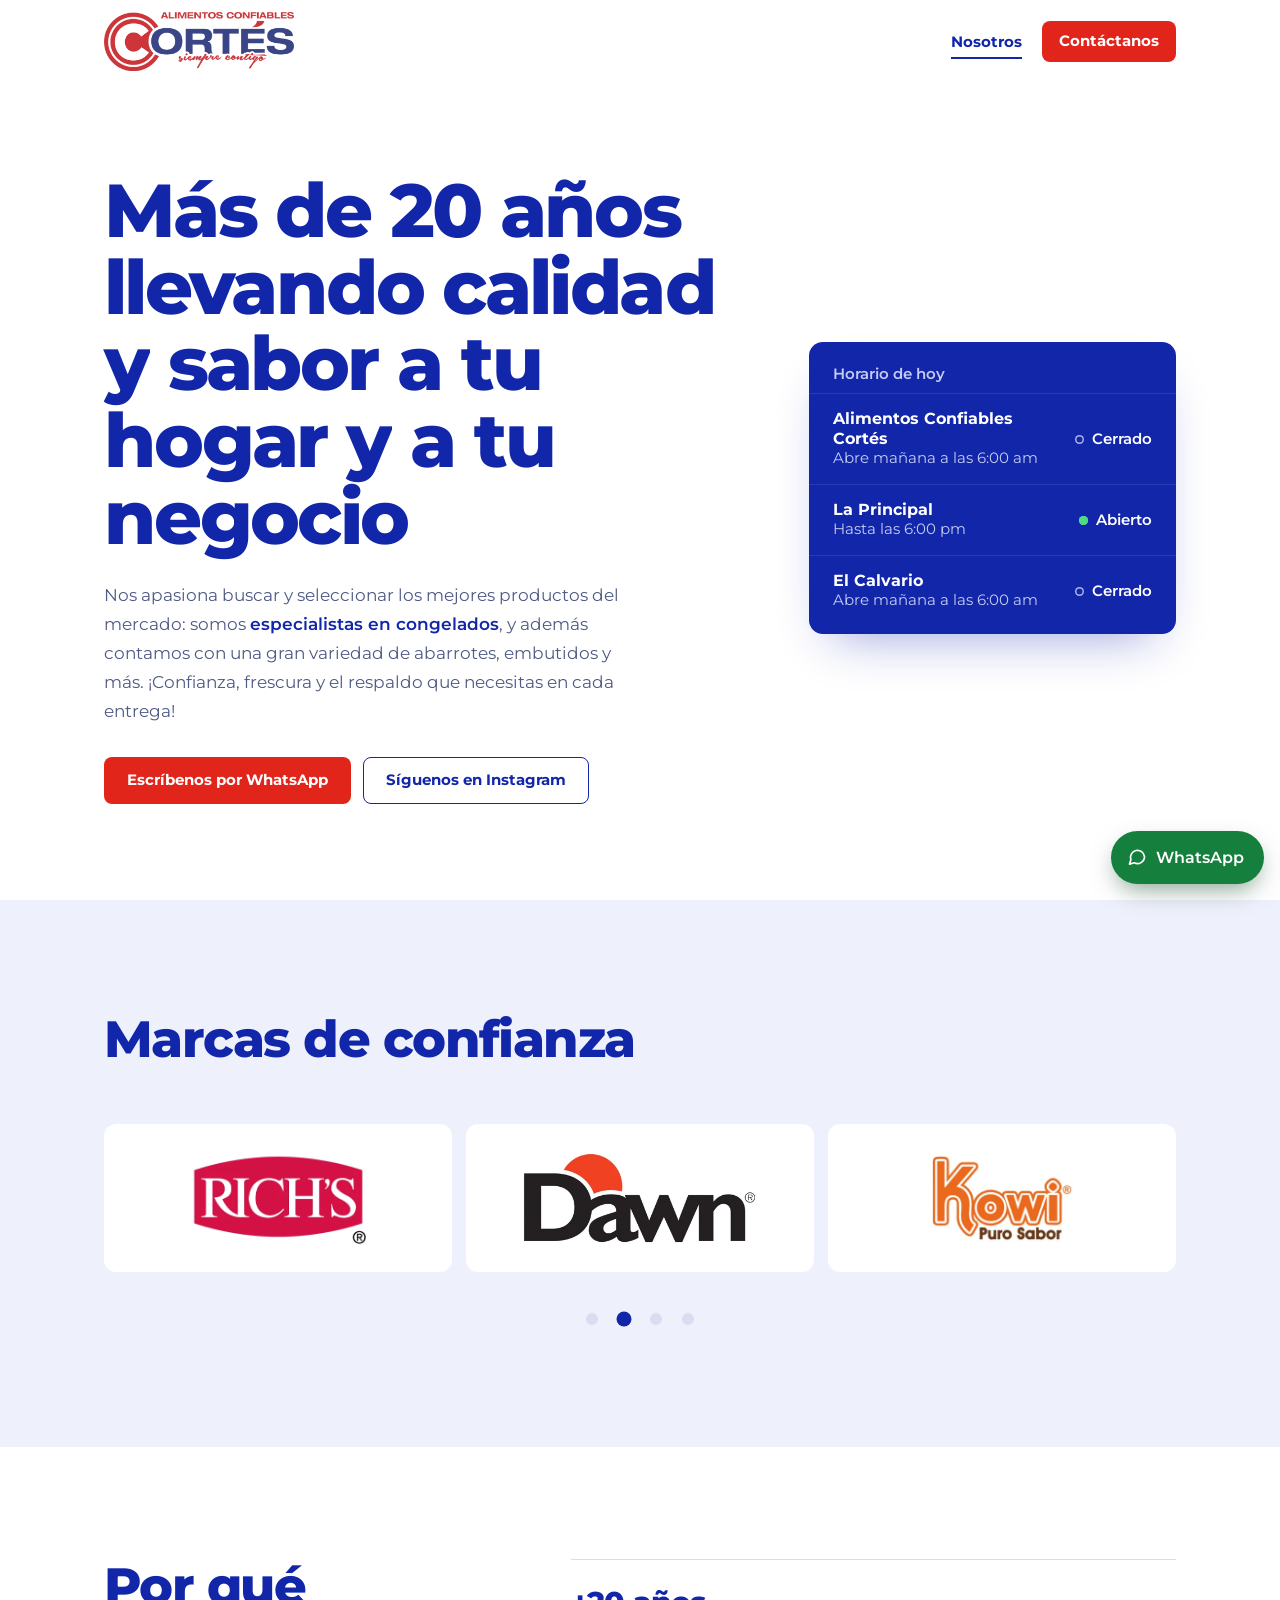
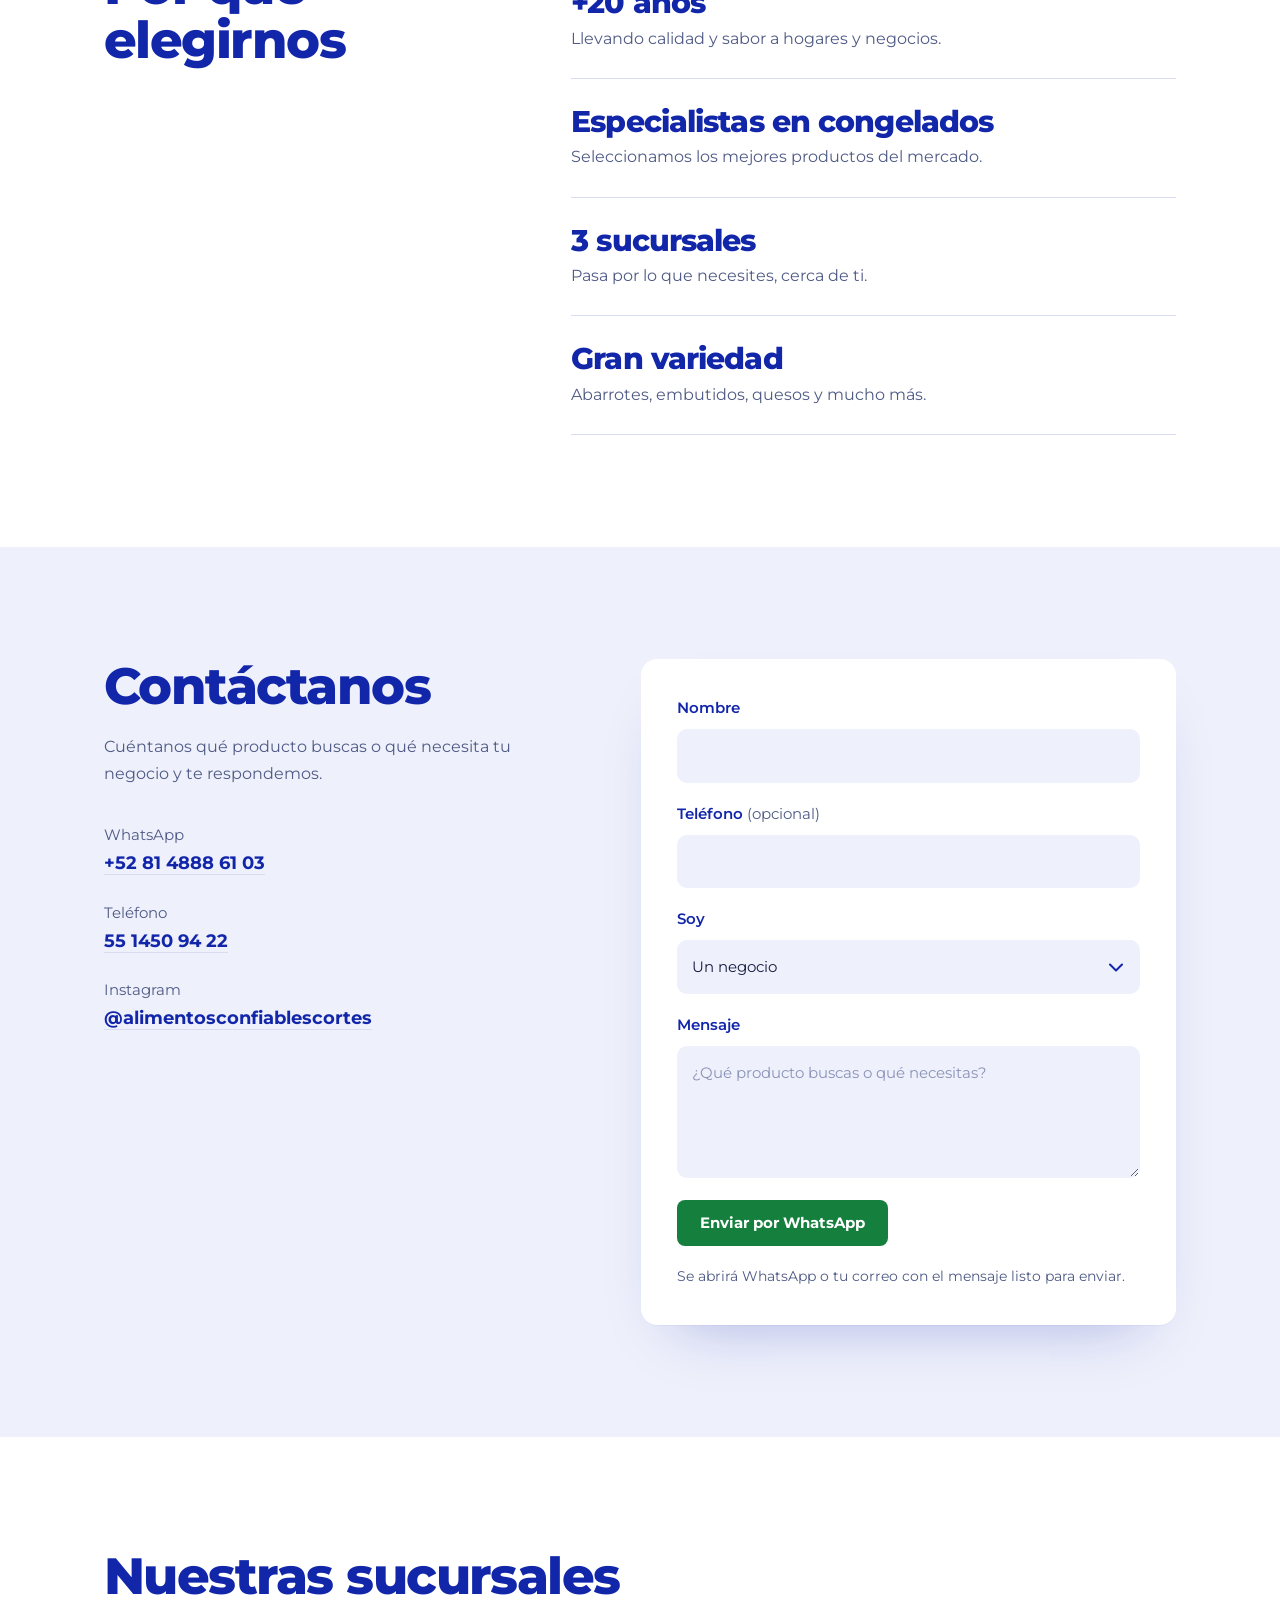
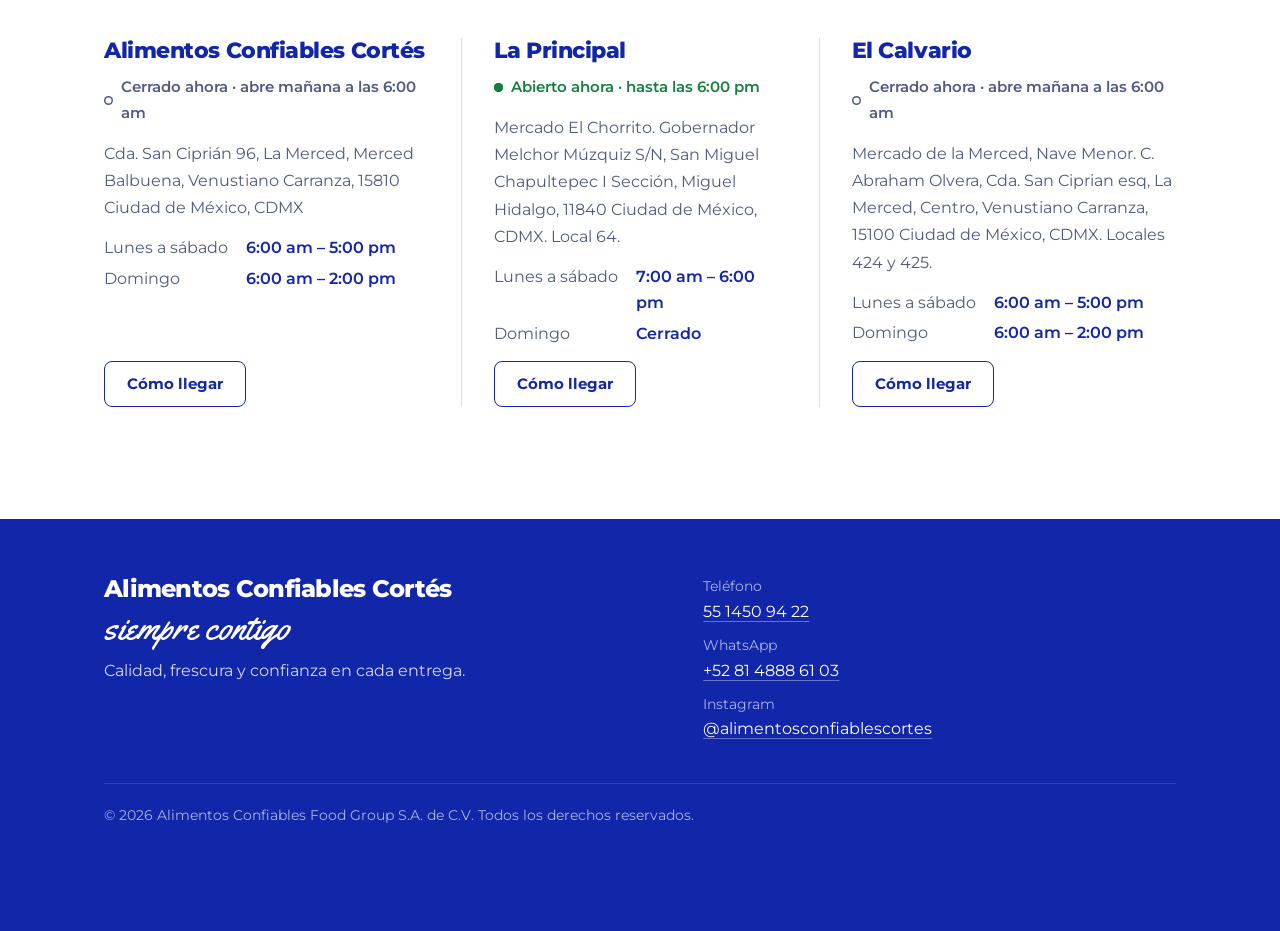
==== index.html @ abdcb18e "Modify hero padding and remove ruler styles Updated hero section padding and removed ruler styles." ====
<!DOCTYPE html>
<html lang="es-MX">
<head>
<meta charset="utf-8">
<meta name="viewport" content="width=device-width, initial-scale=1, viewport-fit=cover">
<meta name="description" content="Más de 20 años llevando calidad y sabor a tu hogar y a tu negocio. Especialistas en congelados, abarrotes, embutidos y más. 3 sucursales en CDMX.">
<meta property="og:title" content="Alimentos Confiables Cortés">
<meta property="og:description" content="Más de 20 años llevando calidad y sabor a tu hogar y a tu negocio. Especialistas en congelados, abarrotes, embutidos y más. 3 sucursales en CDMX.">
<meta property="og:type" content="website">
<meta name="theme-color" content="#ffffff">
<link rel="icon" type="image/png" href="[data-uri]">
<title>Alimentos Confiables Cortés</title>
<link rel="preconnect" href="https://fonts.googleapis.com">
<link rel="preconnect" href="https://fonts.gstatic.com" crossorigin>
<link href="https://fonts.googleapis.com/css2?family=Montserrat:wght@400..800&family=Yellowtail&display=swap" rel="stylesheet">
<style>
:root{
  --ink:#1226aa;--text:#161c40;--mute:#4f5a85;--frost:#eef0fb;--snow:#ffffff;--line:#d9ddf2;
  --red:#e1251b;--red-d:#bd1b12;--green:#15803d;--green-d:#116a33;
  --font:"Montserrat",system-ui,-apple-system,"Segoe UI",Roboto,"Helvetica Neue",Arial,sans-serif;
  --script:"Yellowtail","Brush Script MT",cursive;
  --ease-out:cubic-bezier(.23,1,.32,1);--ease-io:cubic-bezier(.77,0,.175,1);
  color-scheme:light}
*,*::before,*::after{box-sizing:border-box}
html{scroll-behavior:smooth;scroll-padding-top:88px;-webkit-text-size-adjust:100%}
body{margin:0;background:var(--snow);color:var(--text);font-family:var(--font);font-size:1rem;line-height:1.7;-webkit-font-smoothing:antialiased;text-rendering:optimizeLegibility}
img{max-width:100%;display:block}
a{color:inherit}
[hidden]{display:none!important}
:focus-visible{outline:2px solid var(--ink);outline-offset:3px;border-radius:4px}
.wrap{max-width:1120px;margin:0 auto;padding:0 24px}

/* Tipografía: Montserrat como sustituto web de Gotham (manual de marca) */
h1,h2,h3,.disp{font-family:var(--font);font-weight:800;color:var(--ink);margin:0}
h2,h3{text-wrap:balance}
h1{font-size:clamp(2.45rem,6.3vw,4.7rem);line-height:1.02;letter-spacing:-.035em}
h2{font-size:clamp(2rem,4.6vw,3.2rem);line-height:1.05;letter-spacing:-.03em}
h3{font-size:1.4rem;line-height:1.15;letter-spacing:-.02em}
p{margin:0}

/* Botones */
.btn{display:inline-flex;align-items:center;justify-content:center;gap:8px;font:inherit;font-size:.95rem;font-weight:700;line-height:1.2;padding:13px 22px;border-radius:8px;border:1.5px solid transparent;background:var(--red);color:#fff;text-decoration:none;cursor:pointer;transition:transform 160ms var(--ease-out),background-color 160ms ease,color 160ms ease,border-color 160ms ease}
.btn:active{transform:scale(.97)}
.btn.wa{background:var(--green)}
.btn.ghost{background:transparent;color:var(--ink);border-color:var(--ink)}
.btn.light{background:#fff;color:var(--ink)}
.btn.sm{padding:10px 16px;font-size:.95rem}
@media (hover:hover) and (pointer:fine){
  .btn:hover{background:var(--red-d)}
  .btn.wa:hover{background:var(--green-d)}
  .btn.ghost:hover{background:var(--ink);color:#fff}
  .btn.light:hover{background:var(--frost)}
}

/* Encabezado */
.top{position:sticky;top:0;z-index:30;background:rgba(255,255,255,.9);-webkit-backdrop-filter:saturate(1.4) blur(12px);backdrop-filter:saturate(1.4) blur(12px);border-bottom:1px solid transparent;transition:border-color 200ms ease}
.top.scrolled{border-bottom-color:var(--line)}
.bar{display:flex;align-items:center;justify-content:space-between;gap:16px;padding-top:12px;padding-bottom:12px}
.logo-link{display:block;flex:0 0 auto;border-radius:6px}
.logo{width:190px;height:auto}
.nav{display:flex;align-items:center;gap:8px}
.nav a:not(.btn){position:relative;color:var(--ink);text-decoration:none;font-weight:700;font-size:.95rem;padding:10px 12px}
.nav a:not(.btn)::after{content:"";position:absolute;left:12px;right:12px;bottom:5px;height:2px;background:var(--ink);transform:scaleX(0);transform-origin:left;transition:transform 220ms var(--ease-out)}
.nav a[aria-current="page"]::after{transform:scaleX(1)}
@media (hover:hover) and (pointer:fine){.nav a:not(.btn):hover::after{transform:scaleX(1)}}
.menu-btn{display:none;align-items:center;gap:8px;background:transparent;color:var(--ink);border:1.5px solid var(--ink);border-radius:8px;padding:9px 16px;font:inherit;font-weight:600;cursor:pointer;transition:transform 160ms var(--ease-out),background-color 160ms ease,color 160ms ease}
.menu-btn:active{transform:scale(.97)}

/* Hero */
.hero{padding:clamp(40px,7vw,88px) 0 clamp(56px,8vw,96px)}
.hero-grid{display:grid;gap:48px;align-items:center}
.hero-copy p{max-width:50ch;margin-top:26px;font-size:1.06rem;color:var(--mute)}
.hero-copy p strong{color:var(--ink);font-weight:600}
.ctas{display:flex;flex-wrap:wrap;gap:12px;margin-top:32px}

/* Tablero de hoy */
.board{background:var(--ink);color:#fff;border-radius:14px;padding:6px 0 8px;box-shadow:0 24px 48px -24px rgba(18,38,170,.45)}
.board h2{font-family:var(--font);font-weight:600;font-size:.95rem;line-height:1.3;letter-spacing:0;color:#c5ccf2;padding:16px 24px 10px}
.board .row{display:grid;grid-template-columns:1fr auto;column-gap:16px;align-items:center;padding:15px 24px;border-top:1px solid rgba(255,255,255,.1);color:#fff;text-decoration:none;transition:background-color 150ms ease}
.board .row:active{background:rgba(255,255,255,.1)}
.board .nm{font-weight:700;font-size:1rem;line-height:1.25}
.board .hr{grid-column:1;color:#c5ccf2;font-size:.92rem;line-height:1.35}
.board .st{grid-column:2;grid-row:1/3;display:flex;align-items:center;gap:8px;font-weight:600;font-size:.95rem}
.board :focus-visible{outline-color:#fff;outline-offset:-3px}
@media (hover:hover) and (pointer:fine){.board .row:hover{background:rgba(255,255,255,.07)}}
.dot{position:relative;width:9px;height:9px;border-radius:50%;flex:0 0 auto;background:#4ade80}
.dot.off{background:transparent;box-shadow:inset 0 0 0 1.5px #a9b3e6}
.dot.on::after{content:"";position:absolute;inset:0;border-radius:50%;background:inherit;animation:ping 2.6s ease-out infinite}
@keyframes ping{0%{transform:scale(1);opacity:.55}70%,100%{transform:scale(2.8);opacity:0}}

/* Secciones */
section{padding:clamp(64px,9vw,112px) 0}
section.frost{background:var(--frost)}
.sec-head{margin-bottom:36px}

/* Marcas */
.car{position:relative}
.viewport{overflow:hidden;border-radius:12px}
.track{display:flex;transition:transform 500ms var(--ease-io)}
.slide{flex:0 0 100%;display:grid;grid-template-columns:repeat(3,1fr);gap:14px;align-content:center}
.slide .b{background:#fff;border-radius:12px;height:clamp(96px,20vw,148px);display:flex;align-items:center;justify-content:center;padding:clamp(12px,3vw,28px)}
.slide img{max-width:100%;max-height:100%;object-fit:contain}
.slide.last{grid-template-columns:1fr}
.slide .b.more{height:auto;min-height:clamp(96px,20vw,148px);text-align:center;background:var(--ink)}
.slide .b.more span{display:block;font-family:var(--font);font-weight:800;font-size:clamp(1.5rem,4.6vw,2.4rem);line-height:1.05;letter-spacing:-.03em;color:#fff}
.slide .b.more p{margin:8px 0 16px;color:#d3d9f7;font-size:1rem}
.dots{display:flex;justify-content:center;gap:0;margin-top:8px}
.dots button{width:32px;height:32px;border-radius:50%;border:0;padding:10px;background:var(--line);background-clip:content-box;cursor:pointer;transition:transform 160ms var(--ease-out),background-color 160ms ease}
.dots button[aria-current="true"]{background-color:var(--ink);transform:scale(1.25)}

/* Por qué elegirnos */
.split{display:grid;gap:32px}
.why{list-style:none;margin:0;padding:0}
.why li{display:grid;gap:6px;padding:26px 0;border-top:1px solid var(--line)}
.why li:last-child{border-bottom:1px solid var(--line)}
.why strong{font-family:var(--font);font-weight:800;font-size:clamp(1.35rem,3vw,1.85rem);line-height:1.1;letter-spacing:-.03em;color:var(--ink)}
.why span{color:var(--mute);max-width:44ch}

/* Contacto */
.contact{display:grid;gap:40px}
.contact-info p{color:var(--mute);max-width:40ch;margin-top:20px}
.contact-list{list-style:none;margin:36px 0 0;padding:0;display:grid;gap:22px}
.contact-list span{display:block;font-size:.92rem;color:var(--mute)}
.contact-list a{font-size:1.12rem;font-weight:700;color:var(--ink);text-decoration:underline;text-decoration-thickness:1px;text-underline-offset:5px;text-decoration-color:var(--line);transition:text-decoration-color 160ms ease,color 160ms ease;overflow-wrap:anywhere}
@media (hover:hover) and (pointer:fine){.contact-list a:hover{text-decoration-color:var(--red);color:var(--red-d)}}
.contact-form{background:#fff;border-radius:16px;padding:clamp(22px,4vw,36px);display:grid;gap:18px;box-shadow:0 1px 0 rgba(18,38,170,.04),0 30px 60px -36px rgba(18,38,170,.35)}
.contact-form label{display:grid;gap:8px;font-weight:600;color:var(--ink);font-size:.95rem}
.contact-form label small{font-weight:400;color:var(--mute);font-size:.95rem}
.contact-form input,.contact-form select,.contact-form textarea{font:inherit;font-weight:400;color:var(--text);background:var(--frost);border:1.5px solid transparent;border-radius:10px;padding:13px 14px;width:100%;transition:background-color 160ms ease,border-color 160ms ease,box-shadow 160ms ease}
.contact-form select{appearance:none;-webkit-appearance:none;padding-right:42px;background-image:url("data:image/svg+xml,%3Csvg xmlns='http://www.w3.org/2000/svg' width='14' height='9' fill='none' stroke='%231226aa' stroke-width='2' stroke-linecap='round' stroke-linejoin='round'%3E%3Cpath d='m1 1.5 6 6 6-6'/%3E%3C/svg%3E");background-repeat:no-repeat;background-position:right 16px center;cursor:pointer}
.contact-form textarea{min-height:132px;resize:vertical}
.contact-form ::placeholder{color:#8a93b8}
.contact-form input:focus-visible,.contact-form select:focus-visible,.contact-form textarea:focus-visible{outline:0;background:#fff;border-color:var(--ink);box-shadow:0 0 0 4px rgba(18,38,170,.14)}
.contact-form input:user-invalid,.contact-form textarea:user-invalid{border-color:var(--red)}
.form-actions{display:flex;flex-wrap:wrap;gap:12px;margin-top:4px}
.form-note{color:var(--mute);font-size:.9rem}

/* Sucursales */
.branches{display:grid;gap:0}
.branch{display:flex;flex-direction:column;gap:14px;padding:32px 0;border-top:1px solid var(--line)}
.branch:first-child{border-top:0;padding-top:0}
.branch address{font-style:normal;color:var(--mute);max-width:38ch}
.branch dl{margin:0;display:grid;grid-template-columns:auto 1fr;gap:4px 18px;font-size:.97rem}
.branch dt{color:var(--mute)}
.branch dd{margin:0;color:var(--ink);font-weight:600}
.branch .btn{align-self:flex-start;margin-top:auto}
.open-now{display:flex;align-items:center;gap:8px;font-weight:600;font-size:.95rem;margin-top:-4px}
.open-now.on{color:var(--green)}
.open-now.off{color:var(--mute)}
.open-now .dot.off{box-shadow:inset 0 0 0 1.5px var(--mute)}
.open-now .dot.on{background:var(--green)}

/* Pie */
footer{background:var(--ink);color:#d3d9f7;padding:56px 0 calc(104px + env(safe-area-inset-bottom,0px));font-size:.98rem}
footer .grid{display:grid;gap:32px}
footer .fname{font-family:var(--font);font-weight:800;font-size:1.5rem;line-height:1.15;letter-spacing:-.03em;color:#fff}
footer .sig{font-family:var(--script);font-size:2.2rem;line-height:1.1;color:#fff;margin-top:6px;max-width:none}
footer p{margin-top:10px;max-width:34ch}
footer ul{list-style:none;margin:0;padding:0;display:grid;gap:8px}
footer ul span{display:block;font-size:.88rem;color:#a9b3e6}
footer a{color:#fff;text-decoration:underline;text-decoration-thickness:1px;text-underline-offset:4px;text-decoration-color:rgba(255,255,255,.35);transition:text-decoration-color 160ms ease}
footer :focus-visible{outline-color:#fff}
@media (hover:hover) and (pointer:fine){footer a:hover{text-decoration-color:#fff}}
footer small{display:block;margin-top:40px;padding-top:20px;border-top:1px solid rgba(255,255,255,.12);font-size:.85rem;color:#a9b3e6}

/* WhatsApp flotante */
.wa-float{position:fixed;right:16px;bottom:calc(16px + env(safe-area-inset-bottom,0px));display:inline-flex;align-items:center;gap:9px;background:var(--green);color:#fff;text-decoration:none;font-weight:600;padding:13px 20px 13px 16px;border-radius:999px;box-shadow:0 10px 24px -6px rgba(10,60,30,.5);z-index:20;transition:transform 180ms var(--ease-out),background-color 160ms ease,box-shadow 180ms var(--ease-out)}
.wa-float svg{width:20px;height:20px;flex:0 0 auto}
.wa-float:active{transform:scale(.97)}
@media (hover:hover) and (pointer:fine){.wa-float:hover{background:var(--green-d);transform:translateY(-2px);box-shadow:0 16px 30px -8px rgba(10,60,30,.55)}.wa-float:active{transform:scale(.97)}}

/* Entrada de la página: un solo momento orquestado */
@keyframes rise{from{transform:translateY(106%)}to{transform:none}}
@keyframes fadeUp{from{opacity:0;transform:translateY(12px)}to{opacity:1;transform:none}}
@keyframes fade{from{opacity:0}to{opacity:1}}
h1 .w{display:inline-block;overflow:hidden;vertical-align:top;padding:.04em .02em .1em;margin:-.04em -.02em -.1em}
h1 .w>span{display:inline-block;animation:rise 760ms var(--ease-out) both;animation-delay:calc(80ms + var(--i)*45ms)}
.hero-copy p{animation:fadeUp 620ms var(--ease-out) 640ms both}
.ctas{animation:fadeUp 620ms var(--ease-out) 740ms both}
.board{animation:fadeUp 720ms var(--ease-out) 560ms both}
@keyframes navIn{from{opacity:0;transform:translateY(-8px)}to{opacity:1;transform:none}}

/* Responsive */
@media (min-width:760px){
  .split{grid-template-columns:1fr 1.5fr;gap:64px}
  .contact{grid-template-columns:1fr 1.15fr;gap:72px;align-items:start}
  .branches{grid-template-columns:repeat(3,1fr)}
  .branch{padding:0 32px;border-top:0;border-left:1px solid var(--line)}
  .branch:first-child{padding-left:0;border-left:0}
  .branch:last-child{padding-right:0}
  footer .grid{grid-template-columns:1.2fr 1fr}
}
@media (min-width:1000px){
  .hero-grid{grid-template-columns:minmax(0,1.75fr) minmax(0,1fr);gap:64px}
}
@media (max-width:759px){
  .logo{width:140px}
  .menu-btn{display:inline-flex}
  .nav{display:none;position:absolute;left:0;right:0;top:100%;background:var(--snow);flex-direction:column;align-items:stretch;gap:2px;padding:8px 24px 20px;border-bottom:1px solid var(--line);box-shadow:0 24px 32px -20px rgba(18,38,170,.3)}
  .nav.open{display:flex;animation:navIn 180ms var(--ease-out)}
  .nav a:not(.btn){padding:14px 0}
  .nav a:not(.btn)::after{left:0;right:auto;width:28px;bottom:8px}
  .nav .btn{margin-top:10px}
  html{scroll-padding-top:76px}
  .ctas .btn{flex:1 1 100%}
  .form-actions>*{flex:1 1 100%}
  .branch .btn{align-self:stretch}
  .slide{gap:10px}
}
@media (prefers-reduced-motion:reduce){
  html{scroll-behavior:auto}
  .track{transition:none}
  h1 .w>span{animation:fade 400ms ease both;animation-delay:0ms}
  .hero-copy p,.ctas,.board{animation:fade 400ms ease both;animation-delay:0ms}
  .btn:active,.menu-btn:active,.wa-float:active{transform:none}
  .nav.open{animation:none}
  .dots button{transition:none}
  .dot.on::after{animation:none}
  .wa-float:hover{transform:none}
}
</style>
<meta property="og:url" content="https://alimentosconfiables.com/">
<meta property="og:image" content="https://alimentosconfiables.com/og-image.png">
<meta property="og:image:width" content="1200">
<meta property="og:image:height" content="630">
<meta property="og:locale" content="es_MX">
<meta name="twitter:card" content="summary_large_image">
  <script type="application/ld+json">
[
{"@context":"https://schema.org","@type":"GroceryStore",
 "name":"Alimentos Confiables Cortés","url":"https://alimentosconfiables.com/",
 "image":"https://alimentosconfiables.com/og-image.png","telephone":"+52 55 1450 94 22",
 "sameAs":["https://www.instagram.com/alimentosconfiablescortes/"],
 "address":{"@type":"PostalAddress","streetAddress":"Cda. San Ciprián 96, La Merced, Merced Balbuena","addressLocality":"Ciudad de México","addressRegion":"CDMX","postalCode":"15810","addressCountry":"MX"},
 "openingHoursSpecification":[
  {"@type":"OpeningHoursSpecification","dayOfWeek":["Monday","Tuesday","Wednesday","Thursday","Friday","Saturday"],"opens":"06:00","closes":"17:00"},
  {"@type":"OpeningHoursSpecification","dayOfWeek":"Sunday","opens":"06:00","closes":"14:00"}]},
{"@context":"https://schema.org","@type":"GroceryStore",
 "name":"La Principal","url":"https://alimentosconfiables.com/","telephone":"+52 81 4888 61 03",
 "address":{"@type":"PostalAddress","streetAddress":"Gobernador Melchor Múzquiz S/N, local 64, San Miguel Chapultepec I Sección","addressLocality":"Ciudad de México","addressRegion":"CDMX","postalCode":"11840","addressCountry":"MX"},
 "openingHoursSpecification":[
  {"@type":"OpeningHoursSpecification","dayOfWeek":["Monday","Tuesday","Wednesday","Thursday","Friday","Saturday"],"opens":"07:00","closes":"18:00"}]},
{"@context":"https://schema.org","@type":"GroceryStore",
 "name":"El Calvario","url":"https://alimentosconfiables.com/","telephone":"+52 81 4888 61 03",
 "address":{"@type":"PostalAddress","streetAddress":"Mercado de la Merced, Nave Menor. C. Abraham Olvera, Cda. San Ciprian esq, La Merced, Centro, Venustiano Carranza, 15100 Ciudad de México, CDMX. Locales 424 y 425","addressLocality":"Ciudad de México","addressRegion":"CDMX","addressCountry":"MX"},
 "openingHoursSpecification":[
  {"@type":"OpeningHoursSpecification","dayOfWeek":["Monday","Tuesday","Wednesday","Thursday","Friday","Saturday"],"opens":"06:00","closes":"17:00"},
  {"@type":"OpeningHoursSpecification","dayOfWeek":"Sunday","opens":"06:00","closes":"14:00"}]}
]
</script>
</head>
<body>
<header class="top" id="top"><div class="wrap bar">
  <a class="logo-link" href="index.html" aria-label="Ir al inicio"><img class="logo" alt="Alimentos Confiables Cortés, siempre contigo" src="[data-uri]"></a>
  <button class="menu-btn" id="menuBtn" type="button" aria-expanded="false" aria-controls="nav">Menú</button>
  <nav class="nav" id="nav" aria-label="Principal">
    <a href="index.html" aria-current="page">Nosotros</a>
    <a class="btn sm" href="#contacto">Contáctanos</a>
  </nav>
</div></header>

<main>
<div class="hero" id="inicio"><div class="wrap">
  <div class="hero-grid">
    <div class="hero-copy">
      <h1><span class="w"><span style="--i:0">Más</span></span> <span class="w"><span style="--i:1">de</span></span> <span class="w"><span style="--i:2">20</span></span> <span class="w"><span style="--i:3">años</span></span> <span class="w"><span style="--i:4">llevando</span></span> <span class="w"><span style="--i:5">calidad</span></span> <span class="w"><span style="--i:6">y</span></span> <span class="w"><span style="--i:7">sabor</span></span> <span class="w"><span style="--i:8">a</span></span> <span class="w"><span style="--i:9">tu</span></span> <span class="w"><span style="--i:10">hogar</span></span> <span class="w"><span style="--i:11">y</span></span> <span class="w"><span style="--i:12">a</span></span> <span class="w"><span style="--i:13">tu</span></span> <span class="w"><span style="--i:14">negocio</span></span></h1>
      <p>Nos apasiona buscar y seleccionar los mejores productos del mercado: somos <strong>especialistas en congelados</strong>, y además contamos con una gran variedad de abarrotes, embutidos y más. ¡Confianza, frescura y el respaldo que necesitas en cada entrega!</p>
      <div class="ctas"><a class="btn" href="https://wa.me/528148886103?text=Hola%2C%20quiero%20informaci%C3%B3n%20de%20Alimentos%20Confiables%20Cort%C3%A9s." target="_blank" rel="noopener">Escríbenos por WhatsApp</a><a class="btn ghost" href="https://www.instagram.com/alimentosconfiablescortes/" target="_blank" rel="noopener">Síguenos en Instagram</a></div>
    </div>
    <aside class="board" aria-label="Horario de hoy">
      <h2>Horario de hoy</h2>
      <a class="row" href="#sucursales" data-b="0"><span class="nm">Alimentos Confiables Cortés</span><span class="hr">Ver horario y dirección</span><span class="st"></span></a>
      <a class="row" href="#sucursales" data-b="1"><span class="nm">La Principal</span><span class="hr">Ver horario y dirección</span><span class="st"></span></a>
      <a class="row" href="#sucursales" data-b="2"><span class="nm">El Calvario</span><span class="hr">Ver horario y dirección</span><span class="st"></span></a>
    </aside>
  </div>
  <div class="ruler" aria-hidden="true"></div>
</div></div>

<section class="frost" id="marcas"><div class="wrap">
  <h2 class="sec-head">Marcas de confianza</h2>
  <div class="car" id="car" role="region" aria-roledescription="carrusel" aria-label="Marcas de confianza">
    <div class="viewport"><div class="track" id="track"><div class="slide"><div class="b"><img alt="Simplot" src="[data-uri]"></div><div class="b"><img alt="Bachoco" src="[data-uri]"></div><div class="b"><img alt="Frios" src="[data-uri]"></div></div><div class="slide"><div class="b"><img alt="Rich's" src="[data-uri]"></div><div class="b"><img alt="Dawn" src="[data-uri]"></div><div class="b"><img alt="Kowi" src="[data-uri]"></div></div><div class="slide"><div class="b"><img alt="Frutimich" src="[data-uri]"></div><div class="b"><img alt="Mr Wings" src="[data-uri]"></div><div class="b"><img alt="Maxiave Foods" src="[data-uri]"></div></div><div class="slide last"><div class="b more"><div><span>+ muchas más</span><p>¿No ves la marca que buscas? Pregúntanos.</p><a class="btn light" href="https://wa.me/528148886103?text=Hola%2C%20quiero%20informaci%C3%B3n%20de%20Alimentos%20Confiables%20Cort%C3%A9s." target="_blank" rel="noopener">Escríbenos por WhatsApp</a></div></div></div></div></div>
    <div class="dots" id="dots"></div>
  </div>
</div></section>

<section><div class="wrap split">
  <h2>Por qué elegirnos</h2>
  <ul class="why">
    <li><strong>+20 años</strong><span>Llevando calidad y sabor a hogares y negocios.</span></li>
    <li><strong>Especialistas en congelados</strong><span>Seleccionamos los mejores productos del mercado.</span></li>
    <li><strong>3 sucursales</strong><span>Pasa por lo que necesites, cerca de ti.</span></li>
    <li><strong>Gran variedad</strong><span>Abarrotes, embutidos, quesos y mucho más.</span></li>
  </ul>
</div></section>

<section class="frost" id="contacto"><div class="wrap contact">
  <div class="contact-info">
    <h2>Contáctanos</h2>
    <p>Cuéntanos qué producto buscas o qué necesita tu negocio y te respondemos.</p>
    <ul class="contact-list">
      <li><span>WhatsApp</span><a href="https://wa.me/528148886103?text=Hola%2C%20quiero%20informaci%C3%B3n%20de%20Alimentos%20Confiables%20Cort%C3%A9s." target="_blank" rel="noopener">+52 81 4888 61 03</a></li>
      <li><span>Teléfono</span><a href="tel:+525514509422">55 1450 94 22</a></li>
      <li><span>Instagram</span><a href="https://www.instagram.com/alimentosconfiablescortes/" target="_blank" rel="noopener">@alimentosconfiablescortes</a></li>
    </ul>
  </div>
  <form class="contact-form" id="contactForm">
    <label>Nombre<input name="nombre" type="text" autocomplete="name" required></label>
    <label><span>Teléfono <small>(opcional)</small></span><input name="telefono" type="tel" autocomplete="tel"></label>
    <label>Soy
      <select name="tipo"><option value="negocio">Un negocio</option><option value="cliente particular">Cliente particular</option></select>
    </label>
    <label>Mensaje<textarea name="mensaje" required placeholder="¿Qué producto buscas o qué necesitas?"></textarea></label>
    <div class="form-actions">
      <button class="btn wa" id="sendWa" type="submit">Enviar por WhatsApp</button>
      <button class="btn ghost" id="sendMail" type="button">Enviar por correo</button>
    </div>
    <p class="form-note">Se abrirá WhatsApp o tu correo con el mensaje listo para enviar.</p>
  </form>
</div></section>

<section id="sucursales"><div class="wrap">
  <h2 class="sec-head">Nuestras sucursales</h2>
  <div class="branches">
    <article class="branch"><h3>Alimentos Confiables Cortés</h3>
      <address>Cda. San Ciprián 96, La Merced, Merced Balbuena, Venustiano Carranza, 15810 Ciudad de México, CDMX</address>
      <dl><dt>Lunes a sábado</dt><dd>6:00 am – 5:00 pm</dd><dt>Domingo</dt><dd>6:00 am – 2:00 pm</dd></dl>
      <a class="btn ghost" href="https://www.google.com/maps/search/?api=1&amp;query=Cda.+San+Cipri%C3%A1n+96%2C+Merced+Balbuena%2C+Venustiano+Carranza%2C+15810+Ciudad+de+M%C3%A9xico" target="_blank" rel="noopener">Cómo llegar</a></article>
    <article class="branch"><h3>La Principal</h3>
      <address>Mercado El Chorrito. Gobernador Melchor Múzquiz S/N, San Miguel Chapultepec I Sección, Miguel Hidalgo, 11840 Ciudad de México, CDMX. Local 64.</address>
      <dl><dt>Lunes a sábado</dt><dd>7:00 am – 6:00 pm</dd><dt>Domingo</dt><dd>Cerrado</dd></dl>
      <a class="btn ghost" href="https://www.google.com/maps/search/?api=1&amp;query=Gobernador+Melchor+M%C3%BAzquiz%2C+San+Miguel+Chapultepec+I+Secci%C3%B3n%2C+11840+Ciudad+de+M%C3%A9xico" target="_blank" rel="noopener">Cómo llegar</a></article>
    <article class="branch"><h3>El Calvario</h3>
      <address>Mercado de la Merced, Nave Menor. C. Abraham Olvera, Cda. San Ciprian esq, La Merced, Centro, Venustiano Carranza, 15100 Ciudad de México, CDMX. Locales 424 y 425.</address>
      <dl><dt>Lunes a sábado</dt><dd>6:00 am – 5:00 pm</dd><dt>Domingo</dt><dd>6:00 am – 2:00 pm</dd></dl>
      <a class="btn ghost" href="https://www.google.com/maps/search/?api=1&amp;query=Mercado+de+la+Merced+Nave+Menor+C.+Abraham+Olvera+La+Merced+Venustiano+Carranza+15100+Ciudad+de+M%C3%A9xico" target="_blank" rel="noopener">Cómo llegar</a></article>
  </div>
</div></section>
</main>

<footer><div class="wrap">
  <div class="grid">
    <div><div class="fname">Alimentos Confiables Cortés</div><p class="sig">siempre contigo</p><p>Calidad, frescura y confianza en cada entrega.</p></div>
    <ul>
      <li><span>Teléfono</span><a href="tel:+525514509422">55 1450 94 22</a></li>
      <li><span>WhatsApp</span><a href="https://wa.me/528148886103?text=Hola%2C%20quiero%20informaci%C3%B3n%20de%20Alimentos%20Confiables%20Cort%C3%A9s." target="_blank" rel="noopener">+52 81 4888 61 03</a></li>
      <li><span>Instagram</span><a href="https://www.instagram.com/alimentosconfiablescortes/" target="_blank" rel="noopener">@alimentosconfiablescortes</a></li>
    </ul>
  </div>
  <small>© 2026 Alimentos Confiables Food Group S.A. de C.V. Todos los derechos reservados.</small>
</div></footer>
<a class="wa-float" href="https://wa.me/528148886103?text=Hola%2C%20quiero%20informaci%C3%B3n%20de%20Alimentos%20Confiables%20Cort%C3%A9s." target="_blank" rel="noopener" aria-label="Escríbenos por WhatsApp"><svg viewBox="0 0 24 24" fill="none" stroke="currentColor" stroke-width="2" stroke-linecap="round" stroke-linejoin="round" aria-hidden="true"><path d="M21 11.5a8.4 8.4 0 0 1-12.4 7.4L3 20.5l1.7-5.4A8.4 8.4 0 1 1 21 11.5Z"/></svg>WhatsApp</a>
<script>
(function(){
  var b=document.getElementById("menuBtn"),n=document.getElementById("nav");
  function set(o){n.classList.toggle("open",o);b.setAttribute("aria-expanded",o);b.textContent=o?"Cerrar":"Menú"}
  b.addEventListener("click",function(){set(!n.classList.contains("open"))});
  n.addEventListener("click",function(e){if(e.target.closest("a"))set(false)});
  document.addEventListener("keydown",function(e){if(e.key==="Escape")set(false)});
  var top=document.getElementById("top");
  function sc(){top.classList.toggle("scrolled",window.scrollY>8)}
  window.addEventListener("scroll",sc,{passive:true});sc();
})();
(function(){
  var PHONE="528148886103";
  var EMAIL=""; // <-- escribe aquí el correo del negocio para activar "Enviar por correo"
  var f=document.getElementById("contactForm"); if(!f) return;
  var mail=document.getElementById("sendMail"),wa=document.getElementById("sendWa"); if(!EMAIL) mail.hidden=true;
  function msg(){
    var d=new FormData(f), t=["Hola, soy "+d.get("nombre").trim()+" ("+d.get("tipo")+").",d.get("mensaje").trim()];
    if(d.get("telefono").trim()) t.push("Mi teléfono: "+d.get("telefono").trim());
    return t.join("\n\n");
  }
  f.addEventListener("submit",function(e){e.preventDefault();
    window.open("https://wa.me/"+PHONE+"?text="+encodeURIComponent(msg()),"_blank","noopener");
    var t=wa.textContent;wa.textContent="Abriendo WhatsApp…";setTimeout(function(){wa.textContent=t},2200);});
  mail.addEventListener("click",function(){ if(!f.reportValidity()) return;
    location.href="mailto:"+EMAIL+"?subject="+encodeURIComponent("Mensaje desde la página web")+"&body="+encodeURIComponent(msg());});
})();
</script>
<script>
(function(){
  var track=document.getElementById("track"),dotsEl=document.getElementById("dots"),car=document.getElementById("car");
  var real=track.children.length;
  track.appendChild(track.children[0].cloneNode(true)); // clon para el loop continuo
  var i=0,timer=null,reduce=window.matchMedia("(prefers-reduced-motion: reduce)").matches;
  var dots=[];
  for(var d=0;d<real;d++){(function(d){var b=document.createElement("button");b.type="button";b.setAttribute("aria-label","Ir al grupo "+(d+1));b.onclick=function(){go(d);restart()};dotsEl.appendChild(b);dots.push(b)})(d)}
  function mark(){dots.forEach(function(b,n){b.setAttribute("aria-current",n===i%real)})}
  function go(n){track.style.transition="";i=n;track.style.transform="translateX(-"+(i*100)+"%)";mark()}
  function next(){
    i++;track.style.transform="translateX(-"+(i*100)+"%)";mark();
    if(i===real){setTimeout(function(){track.style.transition="none";i=0;track.style.transform="translateX(0)";void track.offsetWidth;track.style.transition=""},550)}
  }
  function start(){if(!reduce&&!timer)timer=setInterval(next,3500)}
  function stop(){clearInterval(timer);timer=null}
  function restart(){stop();start()}
  car.addEventListener("mouseenter",stop);car.addEventListener("mouseleave",start);
  car.addEventListener("focusin",stop);car.addEventListener("focusout",start);
  document.addEventListener("visibilitychange",function(){document.hidden?stop():start()});
  mark();start();
})();
</script>
<script>
(function(){
  var W=[360,1020], S=[360,840], P=[420,1080];
  var B=[
    {h:[S,W,W,W,W,W,W]},            /* Alimentos Confiables Cortés */
    {h:[null,P,P,P,P,P,P]},         /* La Principal */
    {h:[S,W,W,W,W,W,W]}             /* El Calvario */
  ];
  var DAYS={Sun:0,Mon:1,Tue:2,Wed:3,Thu:4,Fri:5,Sat:6};
  var NAMES=["el domingo","el lunes","el martes","el miércoles","el jueves","el viernes","el sábado"];
  function now(){
    var p=new Intl.DateTimeFormat("en-US",{timeZone:"America/Mexico_City",weekday:"short",hour:"numeric",minute:"numeric",hourCycle:"h23"}).formatToParts(new Date()),o={};
    p.forEach(function(x){o[x.type]=x.value});
    return {d:DAYS[o.weekday],m:parseInt(o.hour,10)*60+parseInt(o.minute,10)};
  }
  function fmt(m){var h=Math.floor(m/60),mm=m%60;return (h%12||12)+":"+(mm<10?"0":"")+mm+" "+(h<12?"am":"pm")}
  function status(b,t){
    var r=b.h[t.d];
    if(r&&t.m>=r[0]&&t.m<r[1]) return {on:true,detail:"Hasta las "+fmt(r[1])};
    if(r&&t.m<r[0]) return {on:false,detail:"Abre hoy a las "+fmt(r[0])};
    for(var k=1;k<=7;k++){var d=(t.d+k)%7,r2=b.h[d]; if(r2) return {on:false,detail:"Abre "+(k===1?"mañana":NAMES[d])+" a las "+fmt(r2[0])};}
    return {on:false,detail:""};
  }
  var t=now(),S_=B.map(function(b){return status(b,t)});
  document.querySelectorAll(".board .row").forEach(function(a){
    var s=S_[+a.getAttribute("data-b")]; if(!s) return;
    a.querySelector(".hr").textContent=s.detail;
    a.querySelector(".st").innerHTML='<i class="dot '+(s.on?"on":"off")+'"></i>'+(s.on?"Abierto":"Cerrado");
  });
  document.querySelectorAll(".branch h3").forEach(function(h,n){
    var s=S_[n]; if(!s) return;
    h.insertAdjacentHTML("afterend",'<p class="open-now '+(s.on?"on":"off")+'"><i class="dot '+(s.on?"on":"off")+'"></i>'+(s.on?"Abierto ahora":"Cerrado ahora")+(s.detail?" · "+s.detail.charAt(0).toLowerCase()+s.detail.slice(1):"")+"</p>");
  });
})();
</script>
</body>
</html>
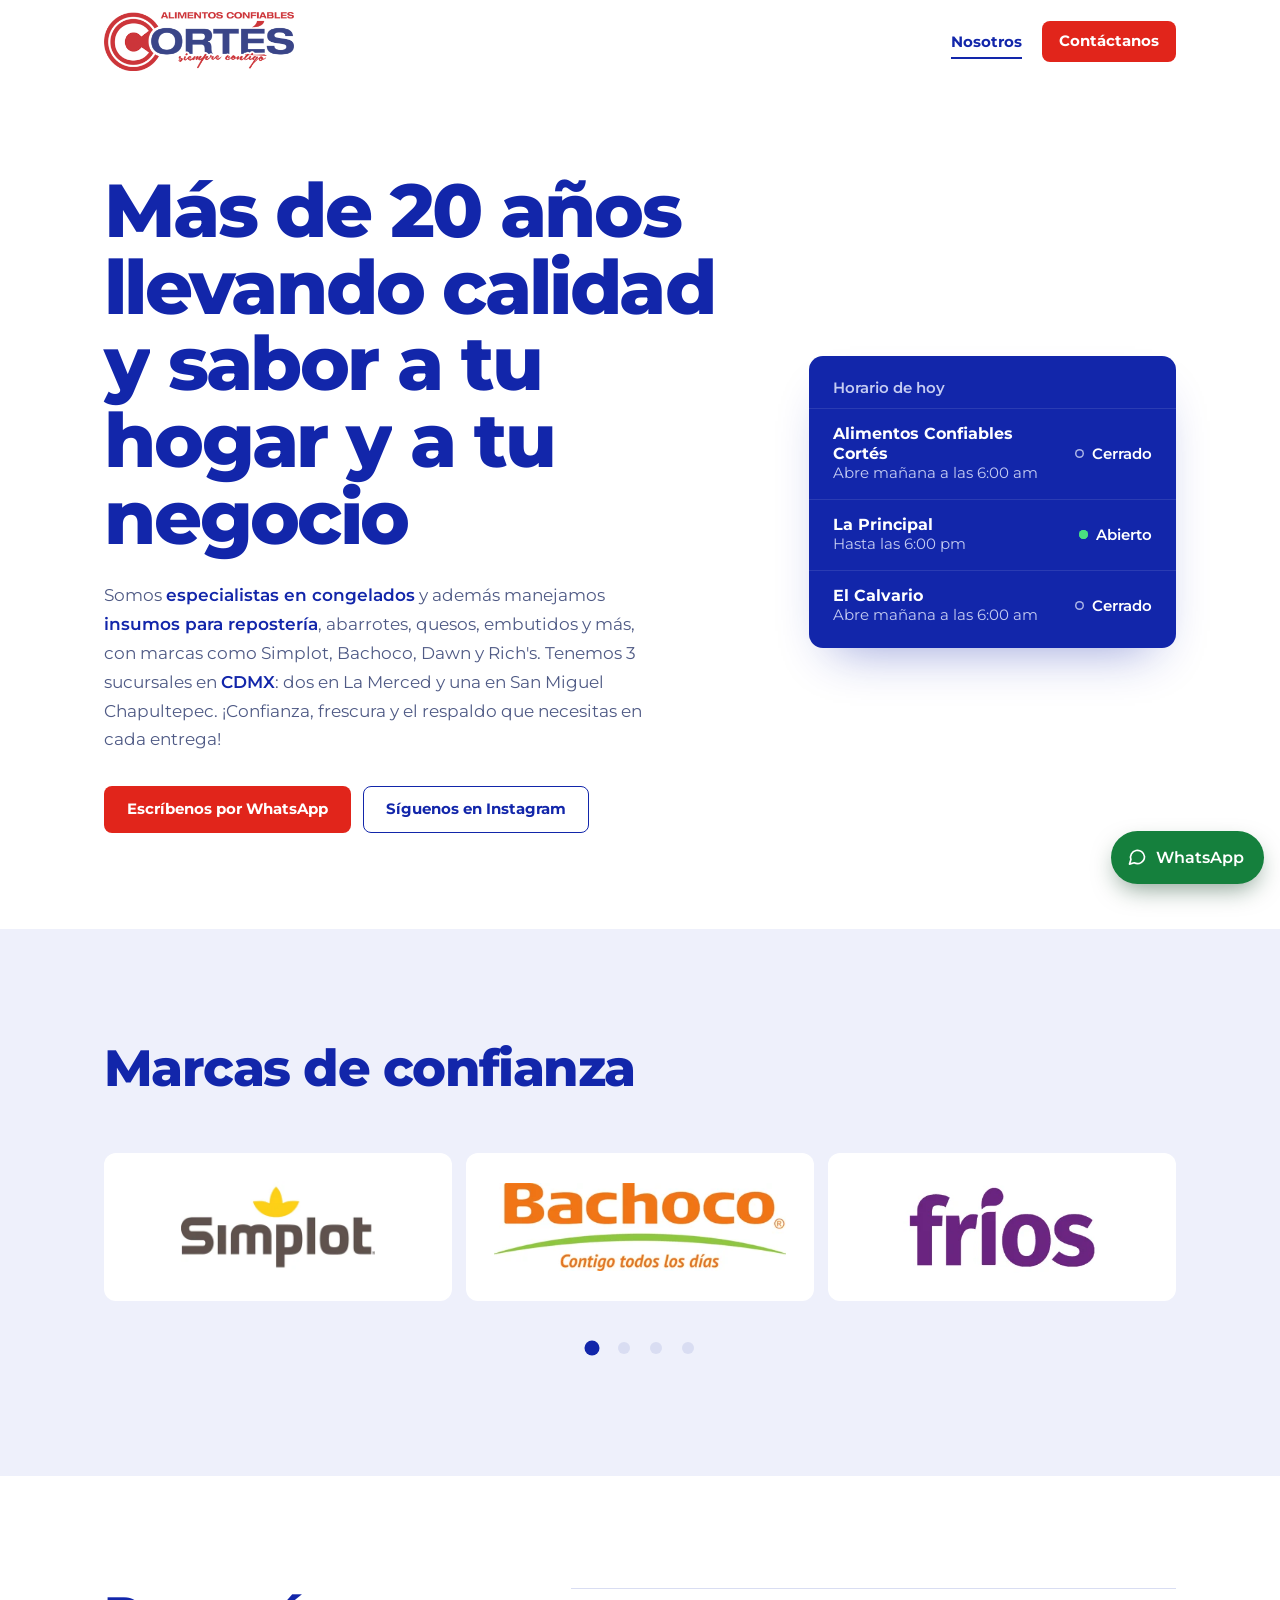
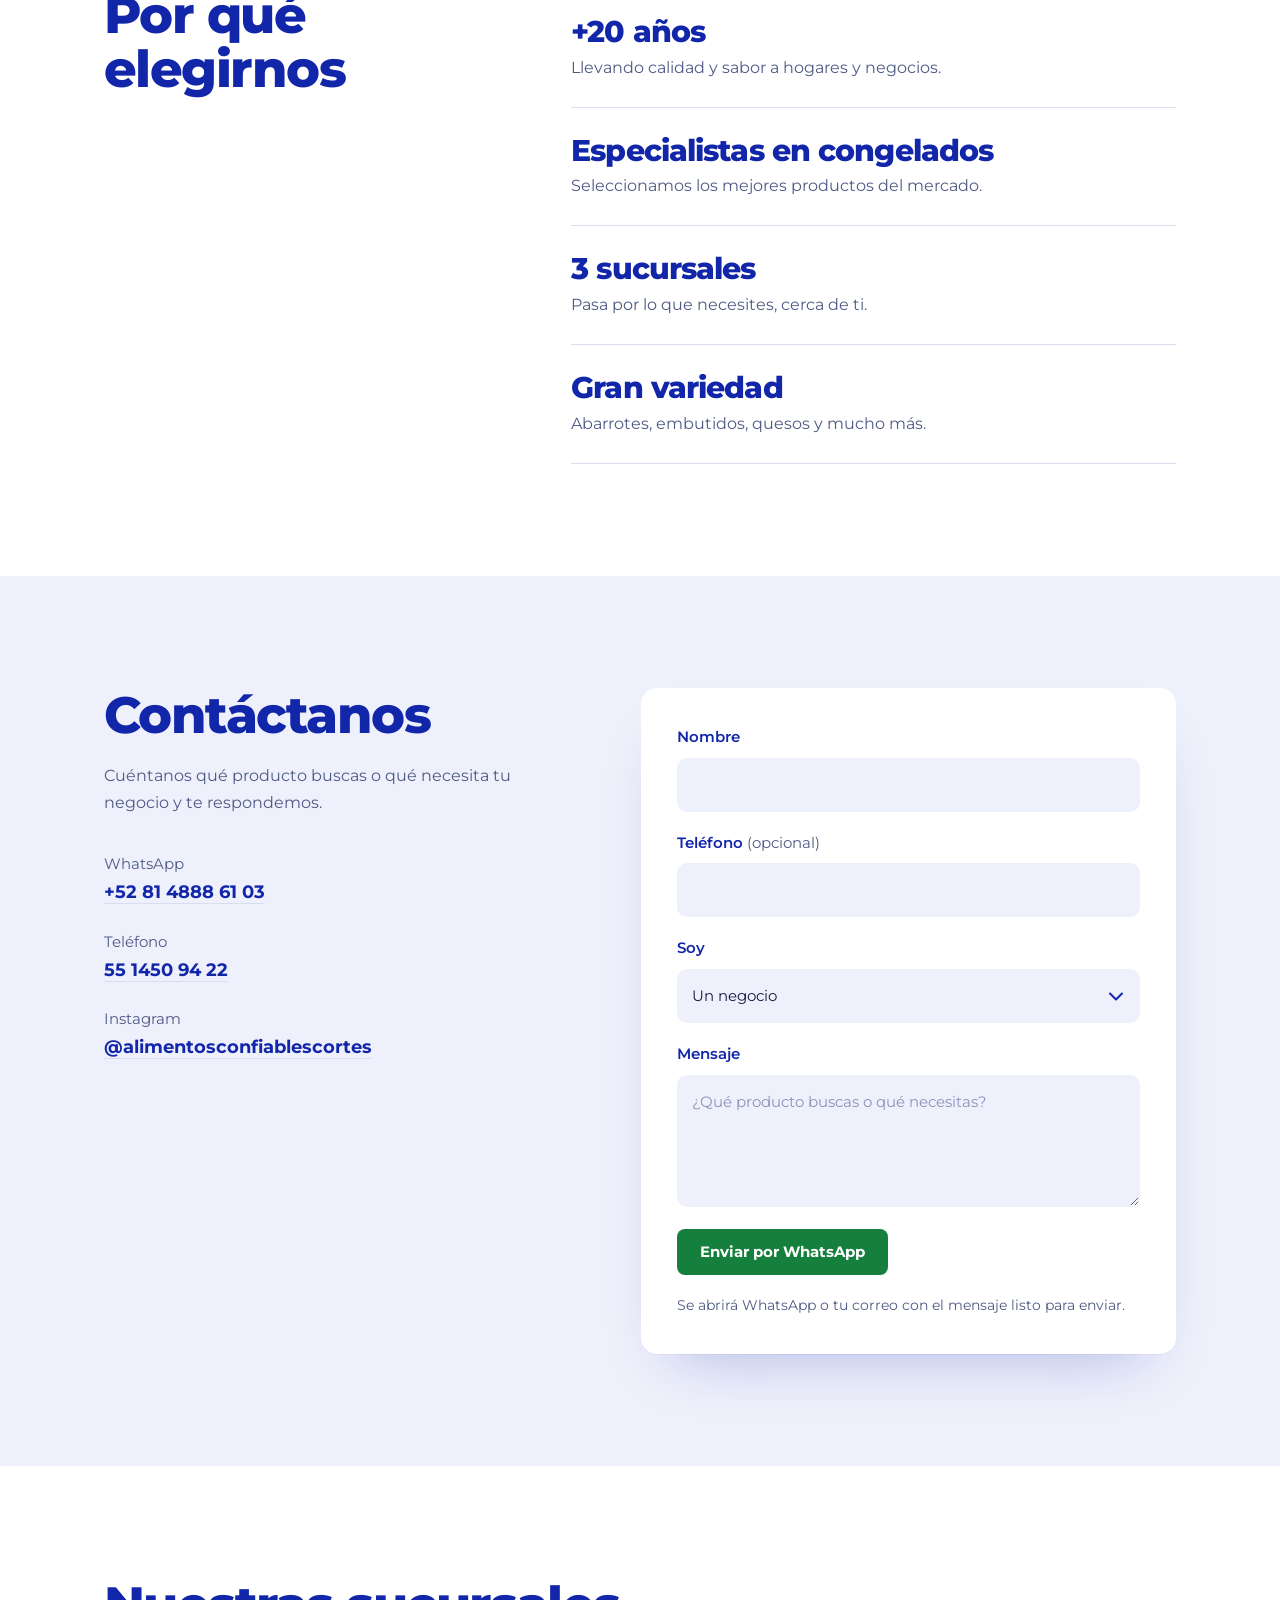
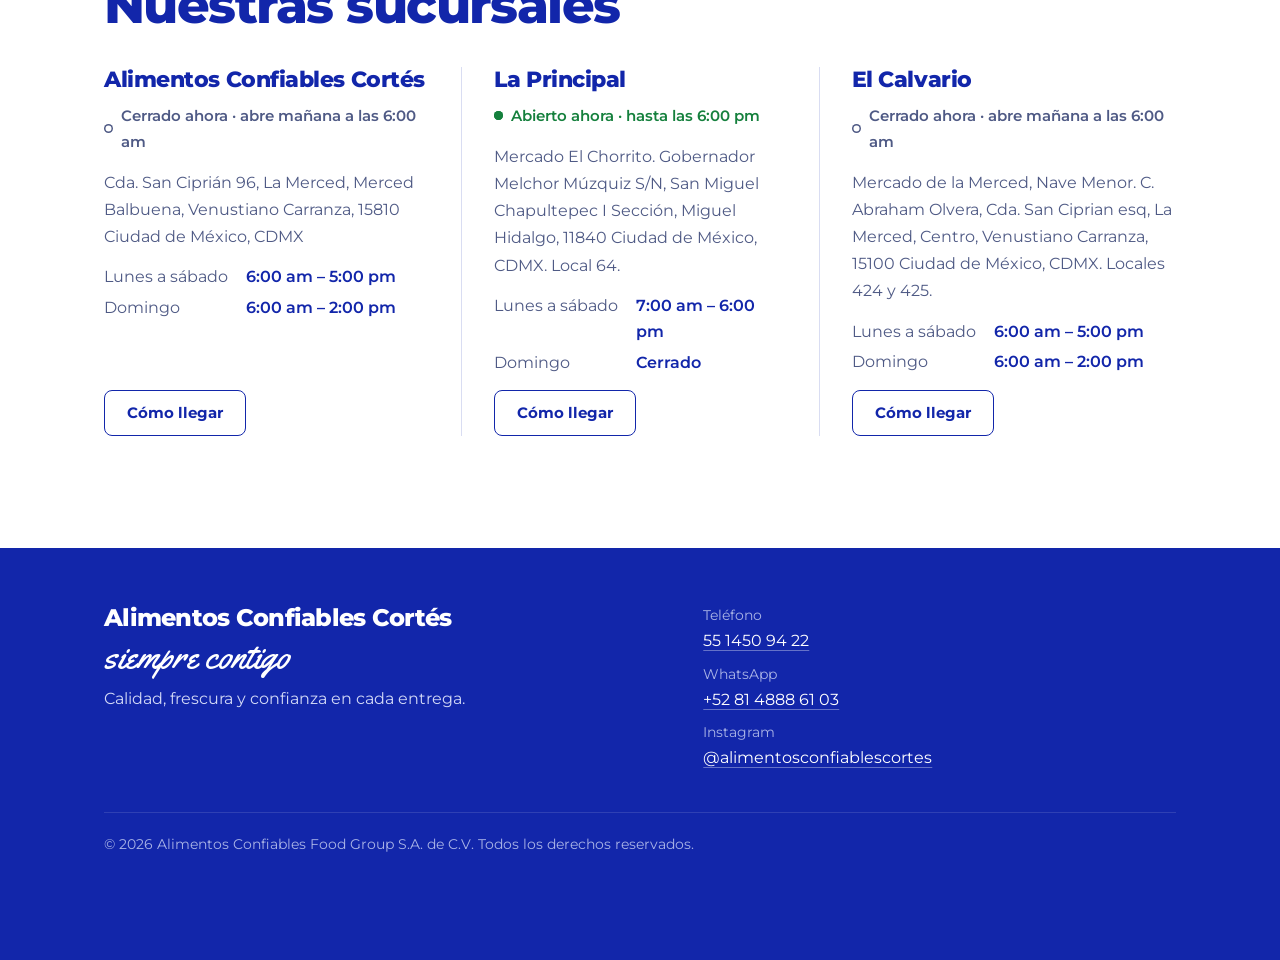
==== commit 6aed63c8: "Add files via upload" ====
--- a/index.html
+++ b/index.html
@@ -3,13 +3,71 @@
 <head>
 <meta charset="utf-8">
 <meta name="viewport" content="width=device-width, initial-scale=1, viewport-fit=cover">
-<meta name="description" content="Más de 20 años llevando calidad y sabor a tu hogar y a tu negocio. Especialistas en congelados, abarrotes, embutidos y más. 3 sucursales en CDMX.">
-<meta property="og:title" content="Alimentos Confiables Cortés">
-<meta property="og:description" content="Más de 20 años llevando calidad y sabor a tu hogar y a tu negocio. Especialistas en congelados, abarrotes, embutidos y más. 3 sucursales en CDMX.">
+<title>Alimentos Confiables Cortés | Congelados, Abarrotes y Repostería en CDMX</title>
+<meta name="description" content="Más de 20 años como especialistas en congelados, abarrotes, insumos para repostería y más, con marcas como Simplot, Bachoco, Dawn y Rich's. 3 sucursales en CDMX: La Merced y San Miguel Chapultepec.">
+<link rel="canonical" href="https://alimentosconfiables.com/">
 <meta property="og:type" content="website">
+<meta property="og:title" content="Alimentos Confiables Cortés | Congelados y Repostería en CDMX">
+<meta property="og:description" content="Congelados, abarrotes y repostería con marcas como Simplot, Bachoco, Dawn y Rich's. 3 sucursales en CDMX.">
+<meta property="og:url" content="https://alimentosconfiables.com/">
+<meta property="og:image" content="https://alimentosconfiables.com/og-image.png">
+<meta property="og:image:width" content="1200">
+<meta property="og:image:height" content="630">
+<meta property="og:locale" content="es_MX">
+<meta name="twitter:card" content="summary_large_image">
+<script type="application/ld+json">
+{
+  "@context": "https://schema.org",
+  "@type": "Organization",
+  "name": "Alimentos Confiables Cortés",
+  "legalName": "Alimentos Confiables Food Group S.A. de C.V.",
+  "url": "https://alimentosconfiables.com/",
+  "image": "https://alimentosconfiables.com/og-image.png",
+  "telephone": "+52 55 1450 9422",
+  "sameAs": ["https://www.instagram.com/alimentosconfiablescortes/"],
+  "description": "Distribuidor de alimentos congelados, insumos para repostería y abarrotes en CDMX con más de 20 años de experiencia.",
+  "brand": [
+    {"@type": "Brand", "name": "Simplot"}, {"@type": "Brand", "name": "Bachoco"},
+    {"@type": "Brand", "name": "Maxiave"}, {"@type": "Brand", "name": "Frios"},
+    {"@type": "Brand", "name": "Rich's"}, {"@type": "Brand", "name": "Dawn"},
+    {"@type": "Brand", "name": "Kowi"}, {"@type": "Brand", "name": "Frutimich"},
+    {"@type": "Brand", "name": "Mr Wings"}
+  ],
+  "department": [
+    {
+      "@type": "GroceryStore",
+      "name": "Alimentos Confiables Cortés - La Merced",
+      "telephone": "+52 81 4888 6103",
+      "address": {"@type": "PostalAddress", "streetAddress": "Cda. San Ciprián 96, Merced Balbuena", "addressLocality": "Venustiano Carranza", "addressRegion": "CDMX", "postalCode": "15810", "addressCountry": "MX"},
+      "openingHoursSpecification": [
+        {"@type": "OpeningHoursSpecification", "dayOfWeek": ["Monday","Tuesday","Wednesday","Thursday","Friday","Saturday"], "opens": "06:00", "closes": "17:00"},
+        {"@type": "OpeningHoursSpecification", "dayOfWeek": "Sunday", "opens": "06:00", "closes": "14:00"}
+      ]
+    },
+    {
+      "@type": "GroceryStore",
+      "name": "Alimentos Confiables Cortés - La Principal",
+      "telephone": "+52 81 4888 6103",
+      "address": {"@type": "PostalAddress", "streetAddress": "Mercado El Chorrito, Gobernador Melchor Múzquiz S/N, local 64, San Miguel Chapultepec I Sección", "addressLocality": "Miguel Hidalgo", "addressRegion": "CDMX", "postalCode": "11840", "addressCountry": "MX"},
+      "openingHoursSpecification": [
+        {"@type": "OpeningHoursSpecification", "dayOfWeek": ["Monday","Tuesday","Wednesday","Thursday","Friday","Saturday"], "opens": "07:00", "closes": "18:00"}
+      ]
+    },
+    {
+      "@type": "GroceryStore",
+      "name": "Alimentos Confiables Cortés - El Calvario",
+      "telephone": "+52 81 4888 6103",
+      "address": {"@type": "PostalAddress", "streetAddress": "Mercado de la Merced, Nave Menor, C. Abraham Olvera esq. Cda. San Ciprián, locales 424 y 425", "addressLocality": "Venustiano Carranza", "addressRegion": "CDMX", "postalCode": "15100", "addressCountry": "MX"},
+      "openingHoursSpecification": [
+        {"@type": "OpeningHoursSpecification", "dayOfWeek": ["Monday","Tuesday","Wednesday","Thursday","Friday","Saturday"], "opens": "06:00", "closes": "17:00"},
+        {"@type": "OpeningHoursSpecification", "dayOfWeek": "Sunday", "opens": "06:00", "closes": "14:00"}
+      ]
+    }
+  ]
+}
+</script>
 <meta name="theme-color" content="#ffffff">
 <link rel="icon" type="image/png" href="[data-uri]">
-<title>Alimentos Confiables Cortés</title>
 <link rel="preconnect" href="https://fonts.googleapis.com">
 <link rel="preconnect" href="https://fonts.gstatic.com" crossorigin>
 <link href="https://fonts.googleapis.com/css2?family=Montserrat:wght@400..800&family=Yellowtail&display=swap" rel="stylesheet">
@@ -219,35 +277,6 @@
   .wa-float:hover{transform:none}
 }
 </style>
-<meta property="og:url" content="https://alimentosconfiables.com/">
-<meta property="og:image" content="https://alimentosconfiables.com/og-image.png">
-<meta property="og:image:width" content="1200">
-<meta property="og:image:height" content="630">
-<meta property="og:locale" content="es_MX">
-<meta name="twitter:card" content="summary_large_image">
-  <script type="application/ld+json">
-[
-{"@context":"https://schema.org","@type":"GroceryStore",
- "name":"Alimentos Confiables Cortés","url":"https://alimentosconfiables.com/",
- "image":"https://alimentosconfiables.com/og-image.png","telephone":"+52 55 1450 94 22",
- "sameAs":["https://www.instagram.com/alimentosconfiablescortes/"],
- "address":{"@type":"PostalAddress","streetAddress":"Cda. San Ciprián 96, La Merced, Merced Balbuena","addressLocality":"Ciudad de México","addressRegion":"CDMX","postalCode":"15810","addressCountry":"MX"},
- "openingHoursSpecification":[
-  {"@type":"OpeningHoursSpecification","dayOfWeek":["Monday","Tuesday","Wednesday","Thursday","Friday","Saturday"],"opens":"06:00","closes":"17:00"},
-  {"@type":"OpeningHoursSpecification","dayOfWeek":"Sunday","opens":"06:00","closes":"14:00"}]},
-{"@context":"https://schema.org","@type":"GroceryStore",
- "name":"La Principal","url":"https://alimentosconfiables.com/","telephone":"+52 81 4888 61 03",
- "address":{"@type":"PostalAddress","streetAddress":"Gobernador Melchor Múzquiz S/N, local 64, San Miguel Chapultepec I Sección","addressLocality":"Ciudad de México","addressRegion":"CDMX","postalCode":"11840","addressCountry":"MX"},
- "openingHoursSpecification":[
-  {"@type":"OpeningHoursSpecification","dayOfWeek":["Monday","Tuesday","Wednesday","Thursday","Friday","Saturday"],"opens":"07:00","closes":"18:00"}]},
-{"@context":"https://schema.org","@type":"GroceryStore",
- "name":"El Calvario","url":"https://alimentosconfiables.com/","telephone":"+52 81 4888 61 03",
- "address":{"@type":"PostalAddress","streetAddress":"Mercado de la Merced, Nave Menor. C. Abraham Olvera, Cda. San Ciprian esq, La Merced, Centro, Venustiano Carranza, 15100 Ciudad de México, CDMX. Locales 424 y 425","addressLocality":"Ciudad de México","addressRegion":"CDMX","addressCountry":"MX"},
- "openingHoursSpecification":[
-  {"@type":"OpeningHoursSpecification","dayOfWeek":["Monday","Tuesday","Wednesday","Thursday","Friday","Saturday"],"opens":"06:00","closes":"17:00"},
-  {"@type":"OpeningHoursSpecification","dayOfWeek":"Sunday","opens":"06:00","closes":"14:00"}]}
-]
-</script>
 </head>
 <body>
 <header class="top" id="top"><div class="wrap bar">
@@ -264,7 +293,7 @@
   <div class="hero-grid">
     <div class="hero-copy">
       <h1><span class="w"><span style="--i:0">Más</span></span> <span class="w"><span style="--i:1">de</span></span> <span class="w"><span style="--i:2">20</span></span> <span class="w"><span style="--i:3">años</span></span> <span class="w"><span style="--i:4">llevando</span></span> <span class="w"><span style="--i:5">calidad</span></span> <span class="w"><span style="--i:6">y</span></span> <span class="w"><span style="--i:7">sabor</span></span> <span class="w"><span style="--i:8">a</span></span> <span class="w"><span style="--i:9">tu</span></span> <span class="w"><span style="--i:10">hogar</span></span> <span class="w"><span style="--i:11">y</span></span> <span class="w"><span style="--i:12">a</span></span> <span class="w"><span style="--i:13">tu</span></span> <span class="w"><span style="--i:14">negocio</span></span></h1>
-      <p>Nos apasiona buscar y seleccionar los mejores productos del mercado: somos <strong>especialistas en congelados</strong>, y además contamos con una gran variedad de abarrotes, embutidos y más. ¡Confianza, frescura y el respaldo que necesitas en cada entrega!</p>
+      <p>Somos <strong>especialistas en congelados</strong> y además manejamos <strong>insumos para repostería</strong>, abarrotes, quesos, embutidos y más, con marcas como Simplot, Bachoco, Dawn y Rich's. Tenemos 3 sucursales en <strong>CDMX</strong>: dos en La Merced y una en San Miguel Chapultepec. ¡Confianza, frescura y el respaldo que necesitas en cada entrega!</p>
       <div class="ctas"><a class="btn" href="https://wa.me/528148886103?text=Hola%2C%20quiero%20informaci%C3%B3n%20de%20Alimentos%20Confiables%20Cort%C3%A9s." target="_blank" rel="noopener">Escríbenos por WhatsApp</a><a class="btn ghost" href="https://www.instagram.com/alimentosconfiablescortes/" target="_blank" rel="noopener">Síguenos en Instagram</a></div>
     </div>
     <aside class="board" aria-label="Horario de hoy">
@@ -280,7 +309,7 @@
 <section class="frost" id="marcas"><div class="wrap">
   <h2 class="sec-head">Marcas de confianza</h2>
   <div class="car" id="car" role="region" aria-roledescription="carrusel" aria-label="Marcas de confianza">
-    <div class="viewport"><div class="track" id="track"><div class="slide"><div class="b"><img alt="Simplot" src="[data-uri]"></div><div class="b"><img alt="Bachoco" src="[data-uri]"></div><div class="b"><img alt="Frios" src="[data-uri]"></div></div><div class="slide"><div class="b"><img alt="Rich's" src="[data-uri]"></div><div class="b"><img alt="Dawn" src="[data-uri]"></div><div class="b"><img alt="Kowi" src="[data-uri]"></div></div><div class="slide"><div class="b"><img alt="Frutimich" src="[data-uri]"></div><div class="b"><img alt="Mr Wings" src="[data-uri]"></div><div class="b"><img alt="Maxiave Foods" src="[data-uri]"></div></div><div class="slide last"><div class="b more"><div><span>+ muchas más</span><p>¿No ves la marca que buscas? Pregúntanos.</p><a class="btn light" href="https://wa.me/528148886103?text=Hola%2C%20quiero%20informaci%C3%B3n%20de%20Alimentos%20Confiables%20Cort%C3%A9s." target="_blank" rel="noopener">Escríbenos por WhatsApp</a></div></div></div></div></div>
+    <div class="viewport"><div class="track" id="track"><div class="slide"><div class="b"><img alt="Logo de Simplot" src="[data-uri]"></div><div class="b"><img alt="Logo de Bachoco" src="[data-uri]"></div><div class="b"><img alt="Logo de Frios" src="[data-uri]"></div></div><div class="slide"><div class="b"><img alt="Logo de Rich's" src="[data-uri]"></div><div class="b"><img alt="Logo de Dawn" src="[data-uri]"></div><div class="b"><img alt="Logo de Kowi" src="[data-uri]"></div></div><div class="slide"><div class="b"><img alt="Logo de Frutimich" src="[data-uri]"></div><div class="b"><img alt="Logo de Mr Wings" src="[data-uri]"></div><div class="b"><img alt="Logo de Maxiave" src="[data-uri]"></div></div><div class="slide last"><div class="b more"><div><span>+ muchas más</span><p>¿No ves la marca que buscas? Pregúntanos.</p><a class="btn light" href="https://wa.me/528148886103?text=Hola%2C%20quiero%20informaci%C3%B3n%20de%20Alimentos%20Confiables%20Cort%C3%A9s." target="_blank" rel="noopener">Escríbenos por WhatsApp</a></div></div></div></div></div>
     <div class="dots" id="dots"></div>
   </div>
 </div></section>
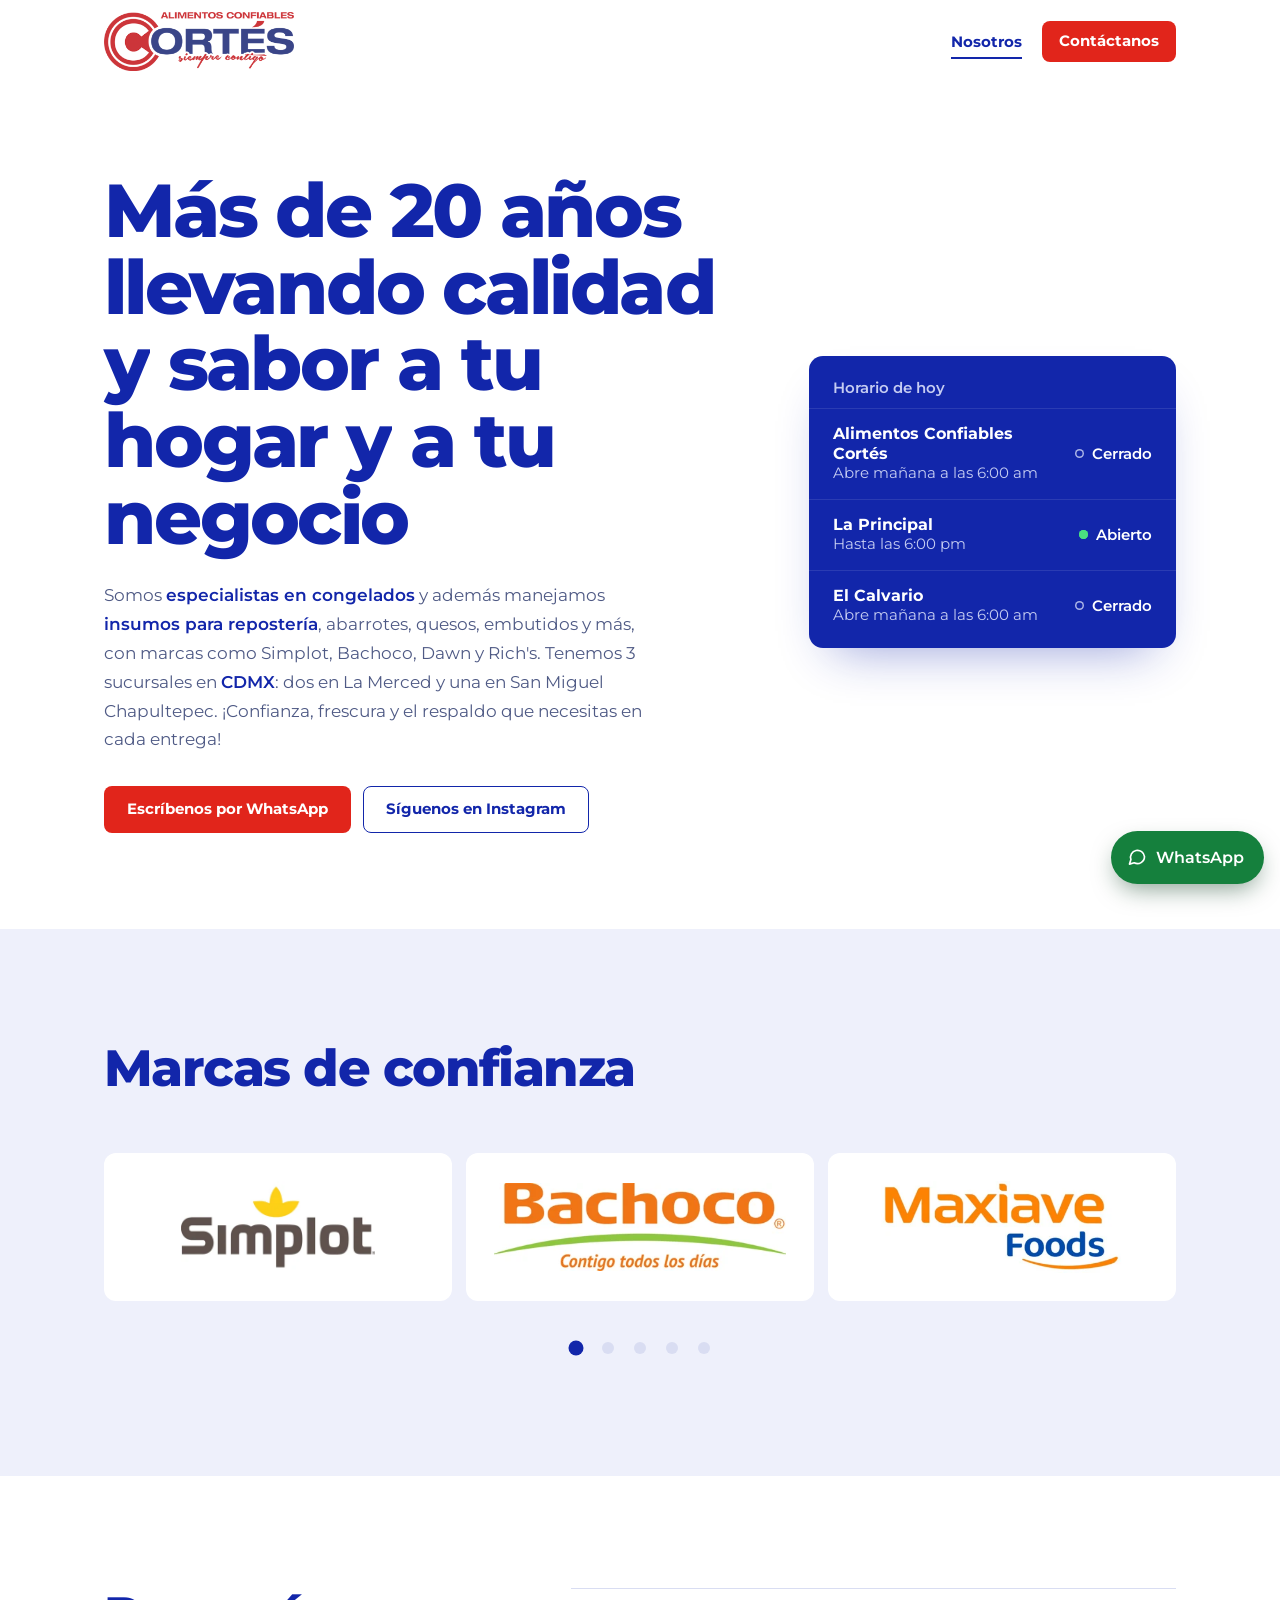
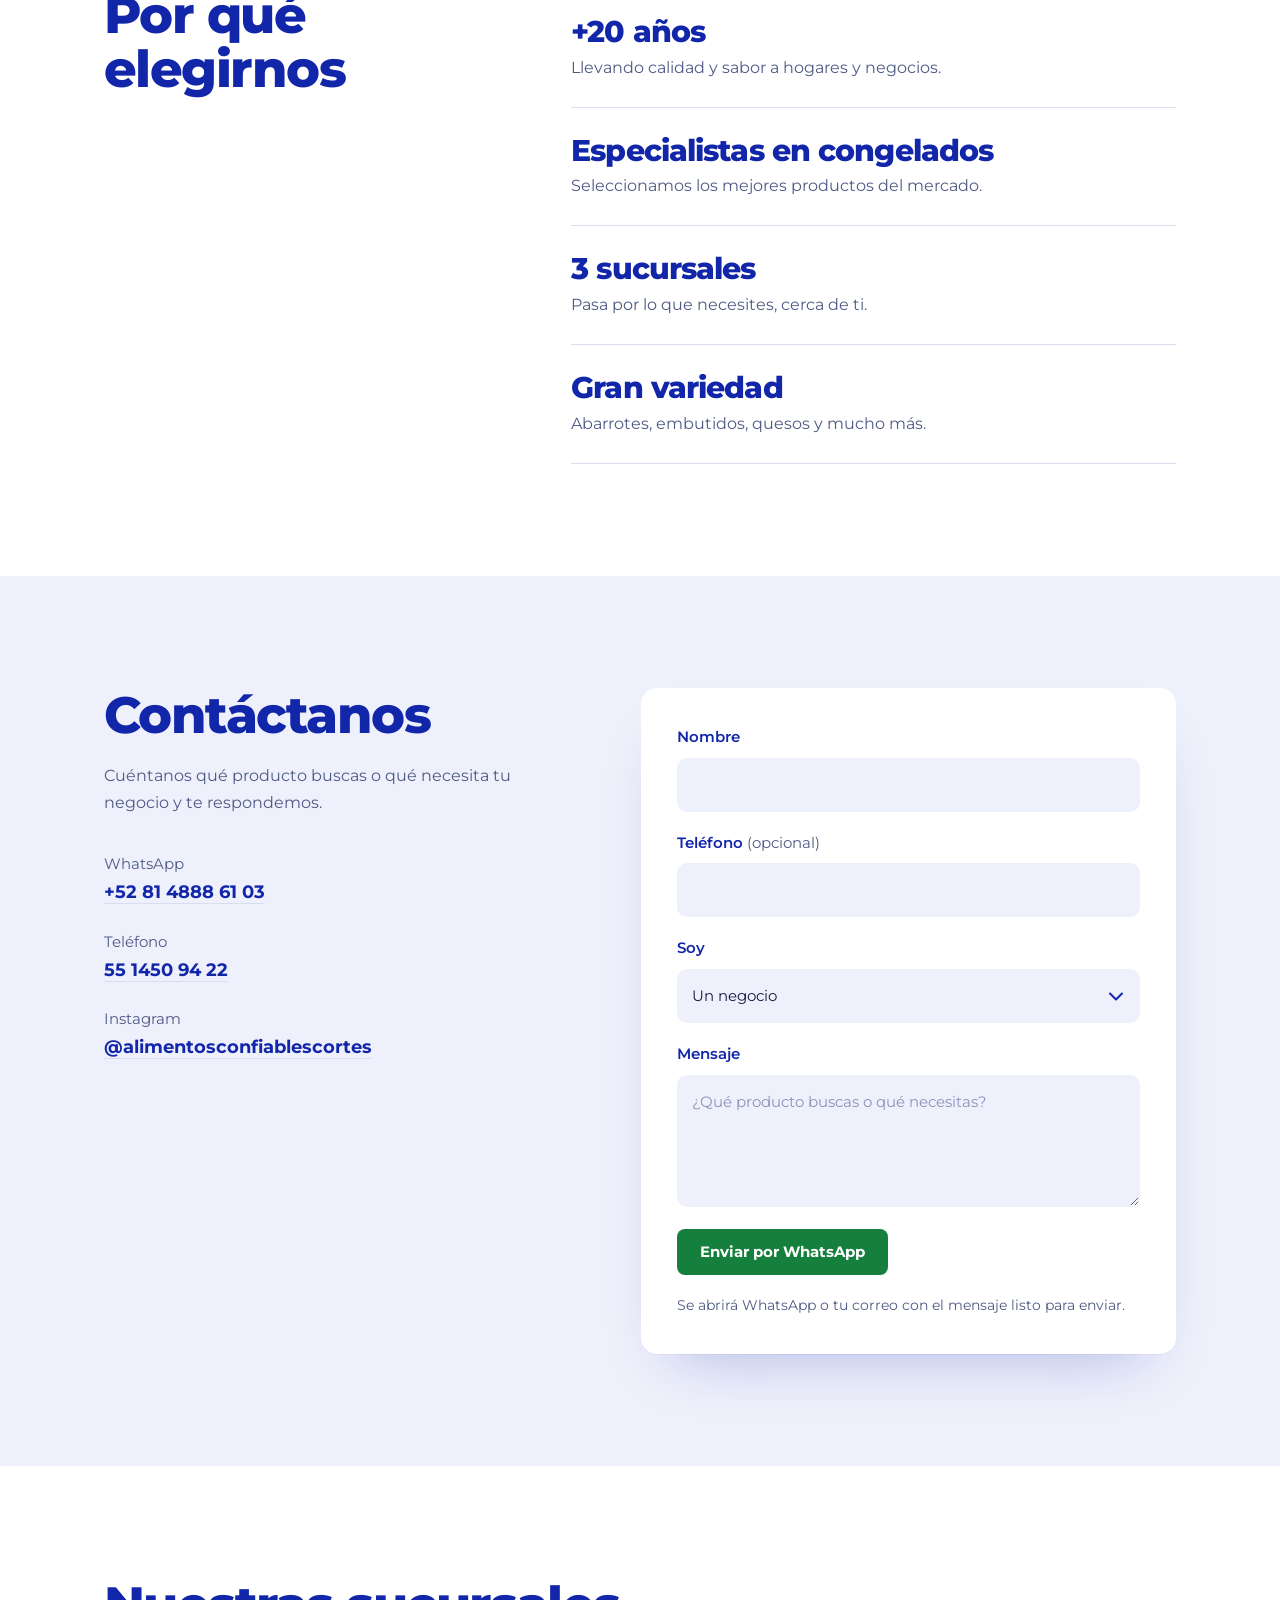
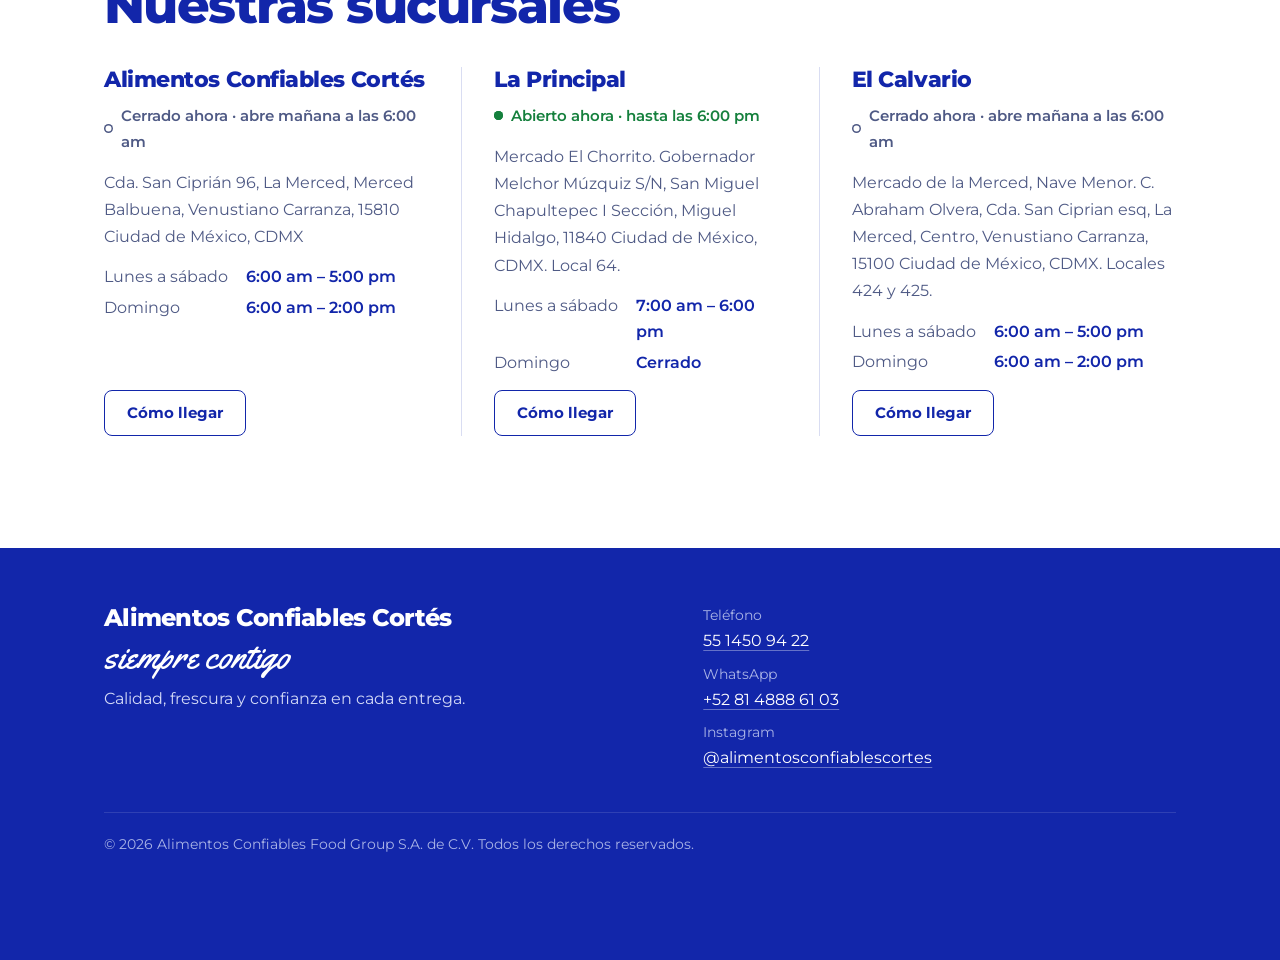
==== commit 325a9d9c: "Add files via upload" ====
--- a/index.html
+++ b/index.html
@@ -31,7 +31,8 @@
     {"@type": "Brand", "name": "Maxiave"}, {"@type": "Brand", "name": "Frios"},
     {"@type": "Brand", "name": "Rich's"}, {"@type": "Brand", "name": "Dawn"},
     {"@type": "Brand", "name": "Kowi"}, {"@type": "Brand", "name": "Frutimich"},
-    {"@type": "Brand", "name": "Mr Wings"}
+    {"@type": "Brand", "name": "Mr Wings"}, {"@type": "Brand", "name": "Bakalar"},
+    {"@type": "Brand", "name": "La Cosecha"}, {"@type": "Brand", "name": "La Dueña"}
   ],
   "department": [
     {
@@ -309,7 +310,7 @@
 <section class="frost" id="marcas"><div class="wrap">
   <h2 class="sec-head">Marcas de confianza</h2>
   <div class="car" id="car" role="region" aria-roledescription="carrusel" aria-label="Marcas de confianza">
-    <div class="viewport"><div class="track" id="track"><div class="slide"><div class="b"><img alt="Logo de Simplot" src="[data-uri]"></div><div class="b"><img alt="Logo de Bachoco" src="[data-uri]"></div><div class="b"><img alt="Logo de Frios" src="[data-uri]"></div></div><div class="slide"><div class="b"><img alt="Logo de Rich's" src="[data-uri]"></div><div class="b"><img alt="Logo de Dawn" src="[data-uri]"></div><div class="b"><img alt="Logo de Kowi" src="[data-uri]"></div></div><div class="slide"><div class="b"><img alt="Logo de Frutimich" src="[data-uri]"></div><div class="b"><img alt="Logo de Mr Wings" src="[data-uri]"></div><div class="b"><img alt="Logo de Maxiave" src="[data-uri]"></div></div><div class="slide last"><div class="b more"><div><span>+ muchas más</span><p>¿No ves la marca que buscas? Pregúntanos.</p><a class="btn light" href="https://wa.me/528148886103?text=Hola%2C%20quiero%20informaci%C3%B3n%20de%20Alimentos%20Confiables%20Cort%C3%A9s." target="_blank" rel="noopener">Escríbenos por WhatsApp</a></div></div></div></div></div>
+    <div class="viewport"><div class="track" id="track"><div class="slide"><div class="b"><img alt="Logo de Simplot" src="[data-uri]"></div><div class="b"><img alt="Logo de Bachoco" src="[data-uri]"></div><div class="b"><img alt="Logo de Maxiave" src="[data-uri]"></div></div><div class="slide"><div class="b"><img alt="Logo de Frios" src="[data-uri]"></div><div class="b"><img alt="Logo de Bakalar" src="[data-uri]"></div><div class="b"><img alt="Logo de La Cosecha" src="[data-uri]"></div></div><div class="slide"><div class="b"><img alt="Logo de Rich's" src="[data-uri]"></div><div class="b"><img alt="Logo de Dawn" src="[data-uri]"></div><div class="b"><img alt="Logo de Kowi" src="[data-uri]"></div></div><div class="slide"><div class="b"><img alt="Logo de Frutimich" src="[data-uri]"></div><div class="b"><img alt="Logo de Mr Wings" src="[data-uri]"></div><div class="b"><img alt="Logo de La Dueña" src="[data-uri]"></div></div><div class="slide last"><div class="b more"><div><span>+ muchas más</span><p>¿No ves la marca que buscas? Pregúntanos.</p><a class="btn light" href="https://wa.me/528148886103?text=Hola%2C%20quiero%20informaci%C3%B3n%20de%20Alimentos%20Confiables%20Cort%C3%A9s." target="_blank" rel="noopener">Escríbenos por WhatsApp</a></div></div></div></div></div>
     <div class="dots" id="dots"></div>
   </div>
 </div></section>
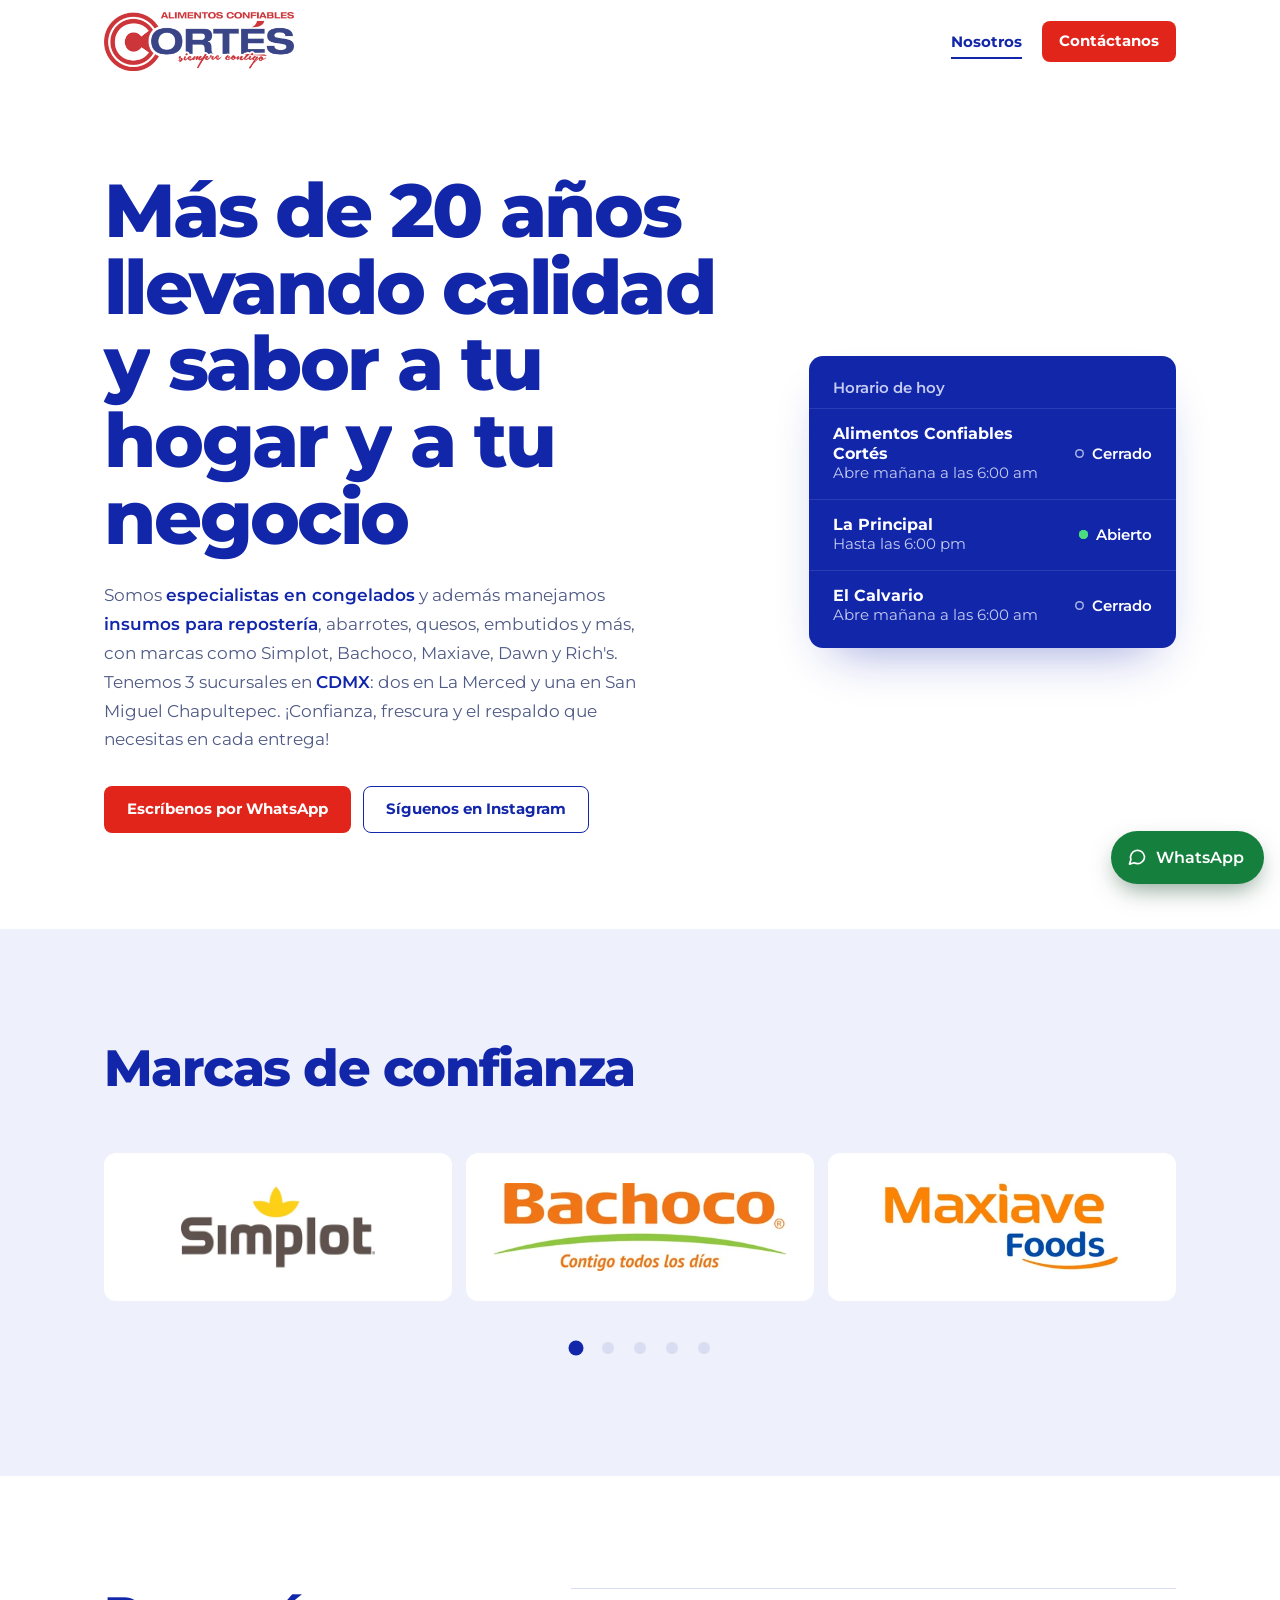
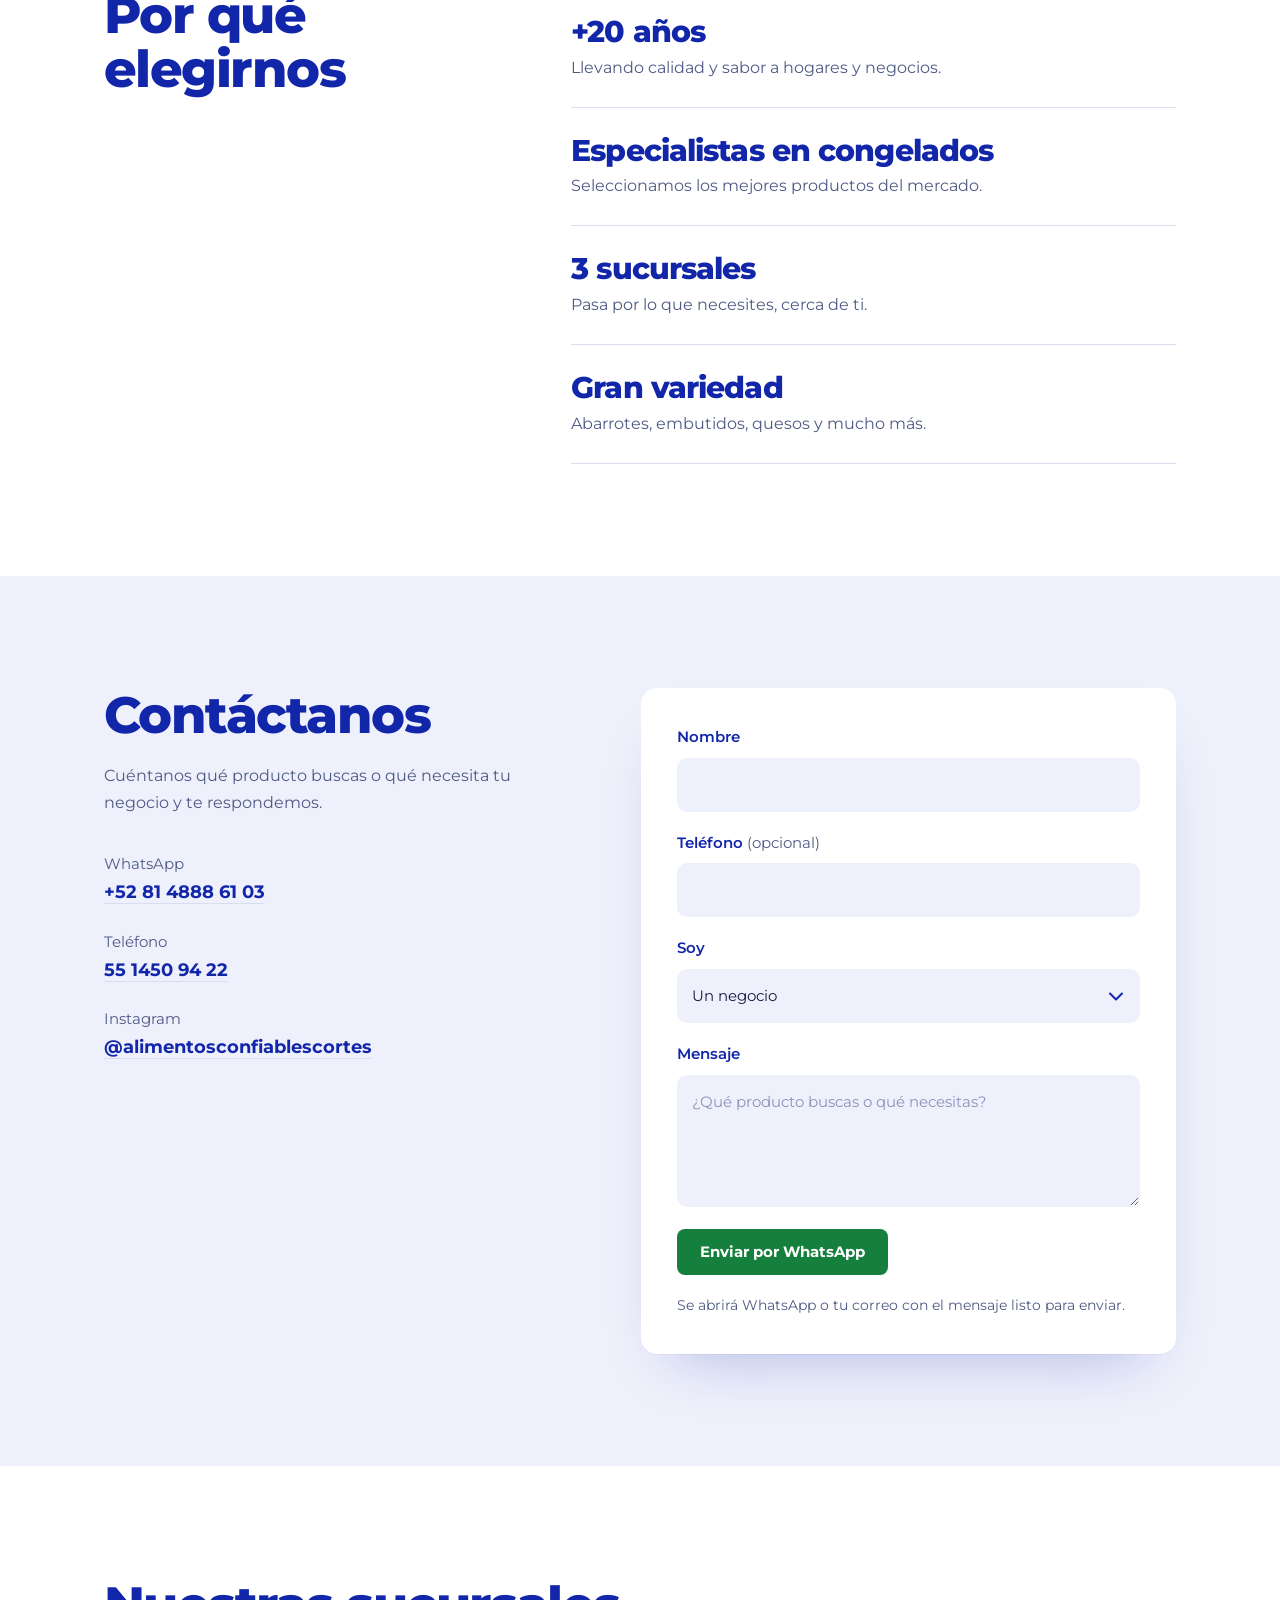
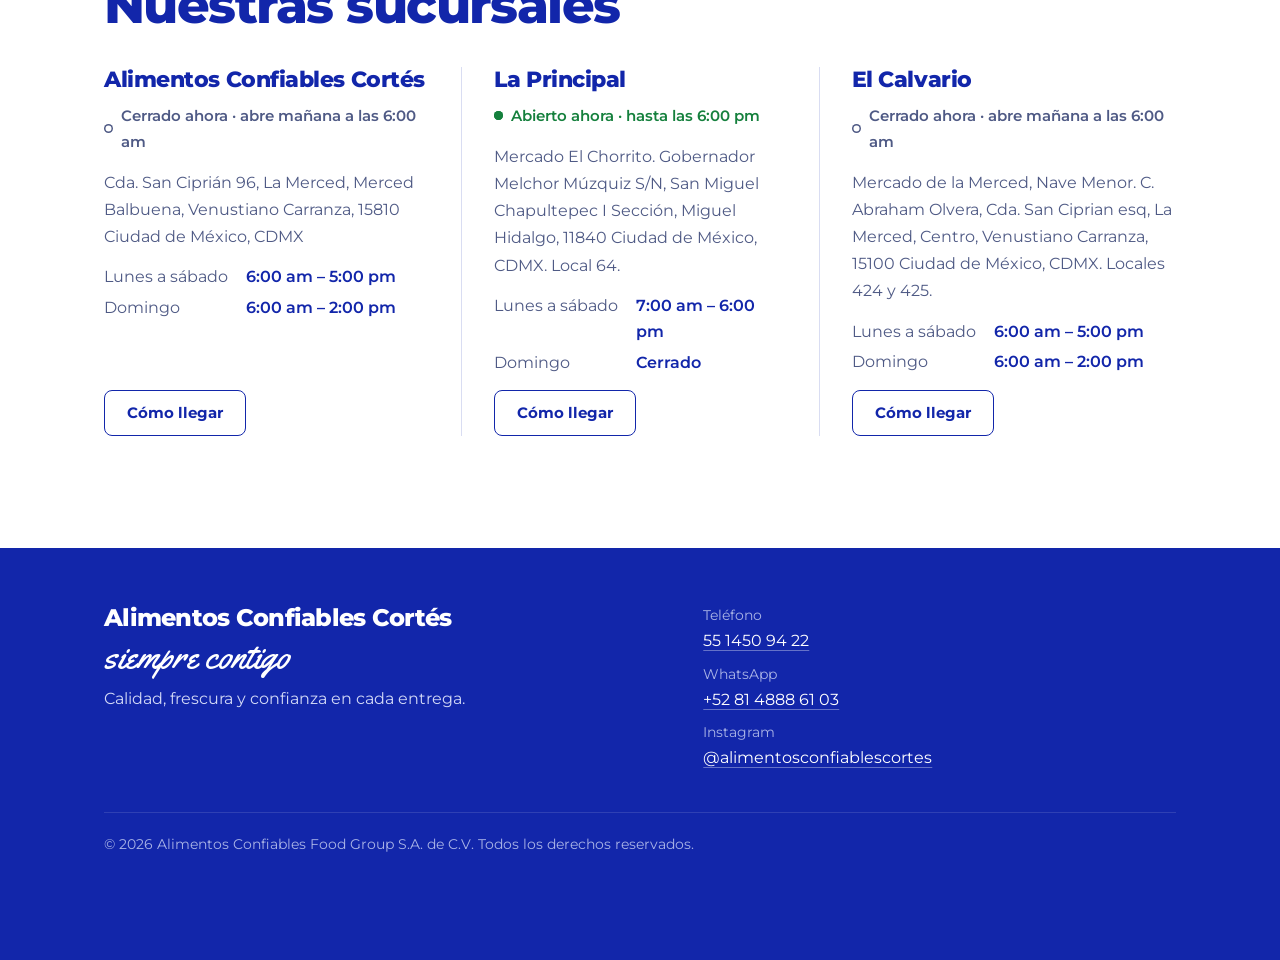
==== commit 648615e4: "Update brands in meta description and content" ====
--- a/index.html
+++ b/index.html
@@ -8,7 +8,7 @@
 <link rel="canonical" href="https://alimentosconfiables.com/">
 <meta property="og:type" content="website">
 <meta property="og:title" content="Alimentos Confiables Cortés | Congelados y Repostería en CDMX">
-<meta property="og:description" content="Congelados, abarrotes y repostería con marcas como Simplot, Bachoco, Dawn y Rich's. 3 sucursales en CDMX.">
+<meta property="og:description" content="Congelados, abarrotes y repostería con marcas como Simplot, Bachoco, Maxiave, Dawn y Rich's. 3 sucursales en CDMX.">
 <meta property="og:url" content="https://alimentosconfiables.com/">
 <meta property="og:image" content="https://alimentosconfiables.com/og-image.png">
 <meta property="og:image:width" content="1200">
@@ -294,7 +294,7 @@
   <div class="hero-grid">
     <div class="hero-copy">
       <h1><span class="w"><span style="--i:0">Más</span></span> <span class="w"><span style="--i:1">de</span></span> <span class="w"><span style="--i:2">20</span></span> <span class="w"><span style="--i:3">años</span></span> <span class="w"><span style="--i:4">llevando</span></span> <span class="w"><span style="--i:5">calidad</span></span> <span class="w"><span style="--i:6">y</span></span> <span class="w"><span style="--i:7">sabor</span></span> <span class="w"><span style="--i:8">a</span></span> <span class="w"><span style="--i:9">tu</span></span> <span class="w"><span style="--i:10">hogar</span></span> <span class="w"><span style="--i:11">y</span></span> <span class="w"><span style="--i:12">a</span></span> <span class="w"><span style="--i:13">tu</span></span> <span class="w"><span style="--i:14">negocio</span></span></h1>
-      <p>Somos <strong>especialistas en congelados</strong> y además manejamos <strong>insumos para repostería</strong>, abarrotes, quesos, embutidos y más, con marcas como Simplot, Bachoco, Dawn y Rich's. Tenemos 3 sucursales en <strong>CDMX</strong>: dos en La Merced y una en San Miguel Chapultepec. ¡Confianza, frescura y el respaldo que necesitas en cada entrega!</p>
+      <p>Somos <strong>especialistas en congelados</strong> y además manejamos <strong>insumos para repostería</strong>, abarrotes, quesos, embutidos y más, con marcas como Simplot, Bachoco, Maxiave, Dawn y Rich's. Tenemos 3 sucursales en <strong>CDMX</strong>: dos en La Merced y una en San Miguel Chapultepec. ¡Confianza, frescura y el respaldo que necesitas en cada entrega!</p>
       <div class="ctas"><a class="btn" href="https://wa.me/528148886103?text=Hola%2C%20quiero%20informaci%C3%B3n%20de%20Alimentos%20Confiables%20Cort%C3%A9s." target="_blank" rel="noopener">Escríbenos por WhatsApp</a><a class="btn ghost" href="https://www.instagram.com/alimentosconfiablescortes/" target="_blank" rel="noopener">Síguenos en Instagram</a></div>
     </div>
     <aside class="board" aria-label="Horario de hoy">
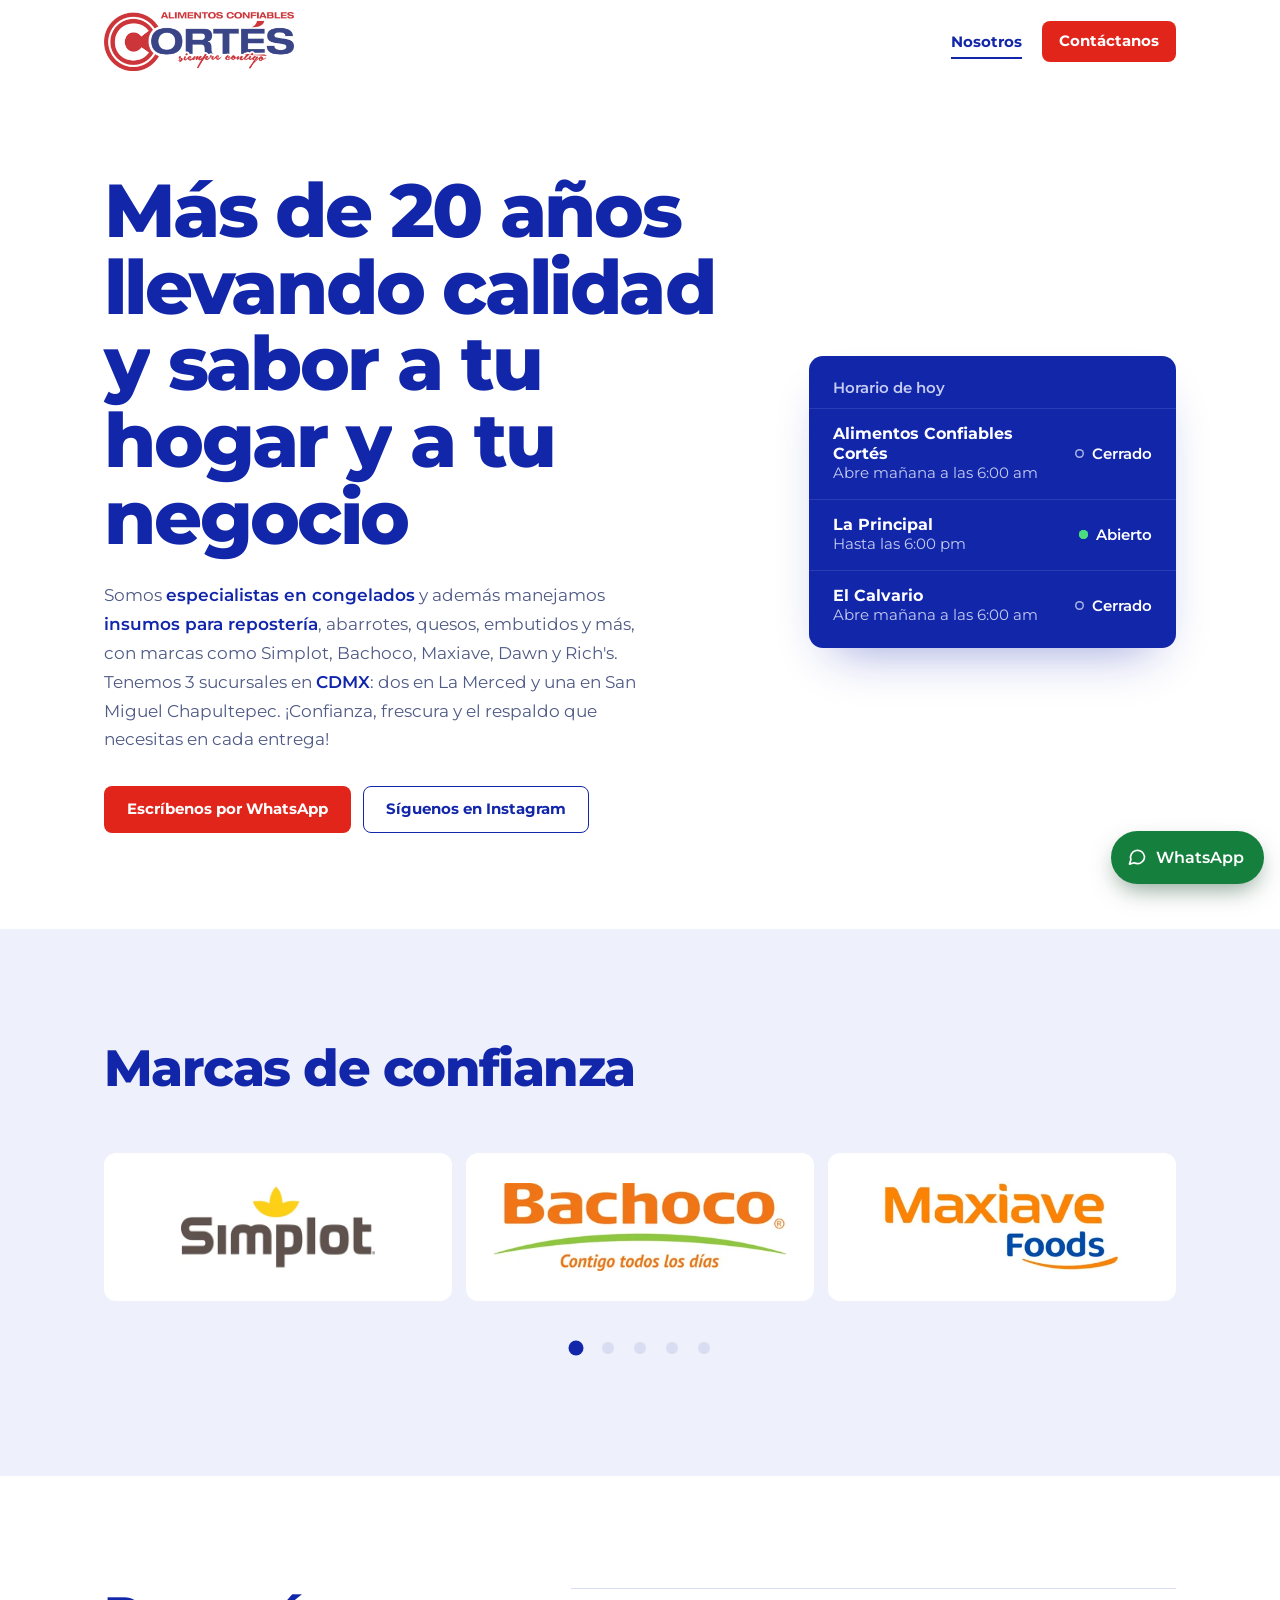
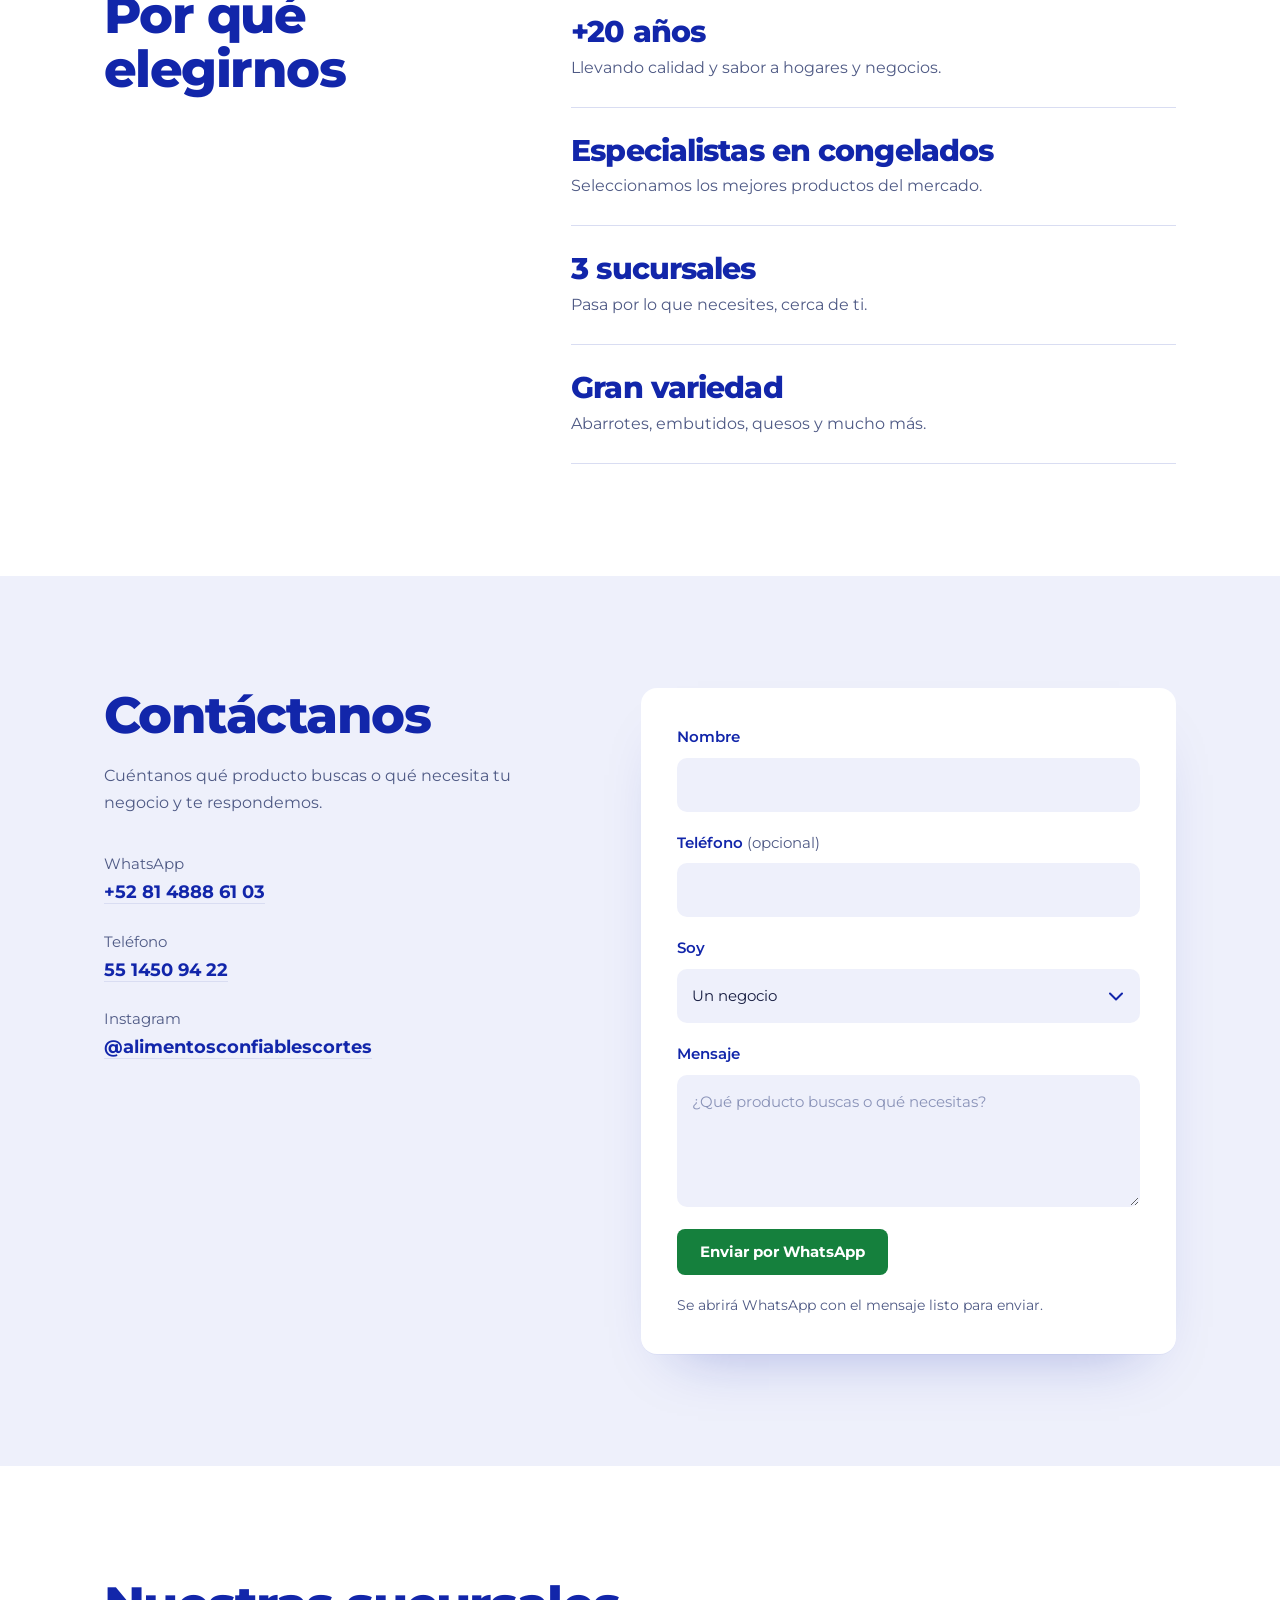
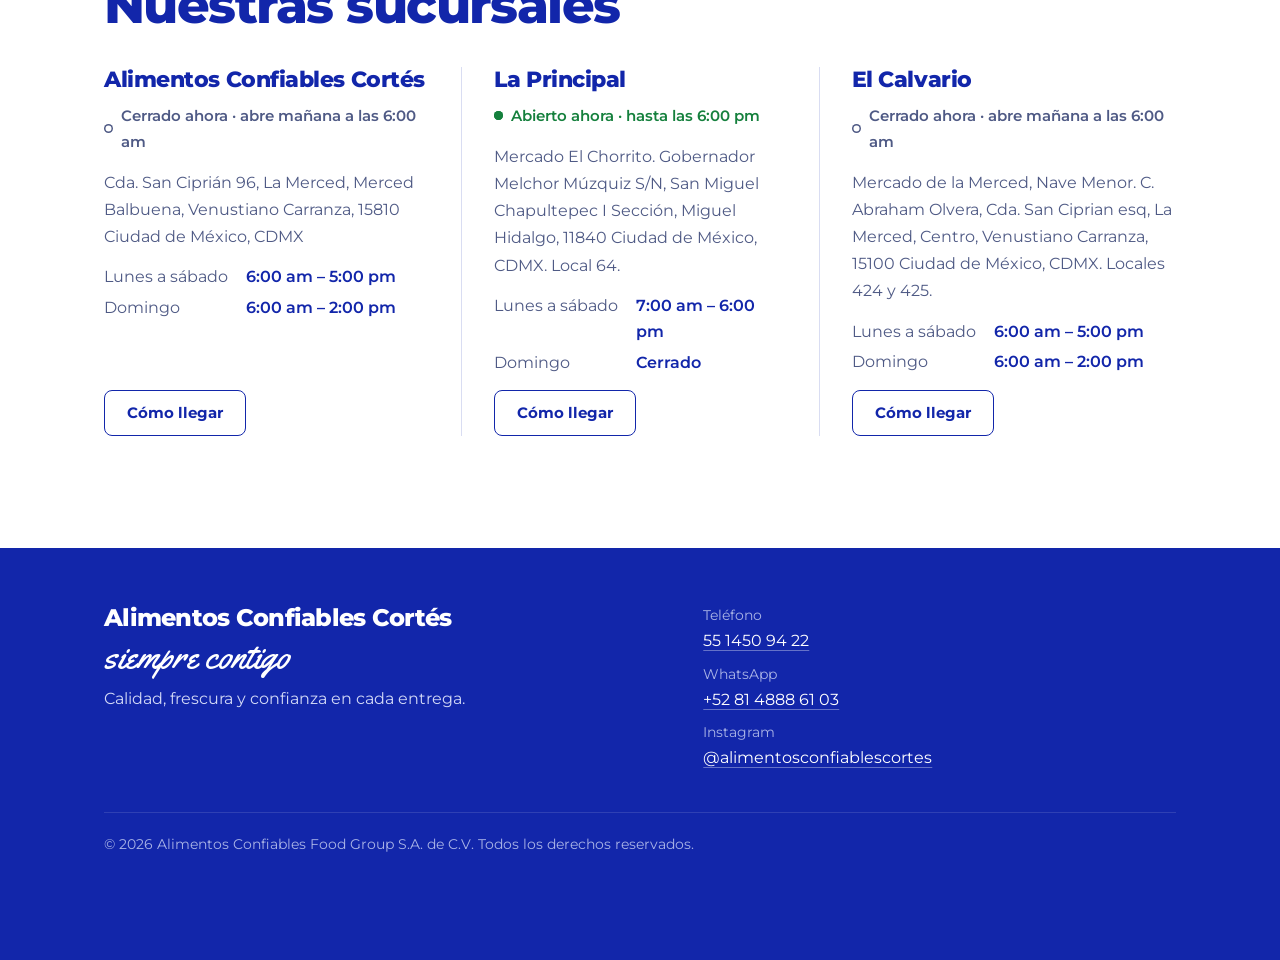
==== commit 38ca9b9b: "Remove email option and update form note Removed email button and updated form note to reflect Whats" ====
--- a/index.html
+++ b/index.html
@@ -344,9 +344,8 @@
     <label>Mensaje<textarea name="mensaje" required placeholder="¿Qué producto buscas o qué necesitas?"></textarea></label>
     <div class="form-actions">
       <button class="btn wa" id="sendWa" type="submit">Enviar por WhatsApp</button>
-      <button class="btn ghost" id="sendMail" type="button">Enviar por correo</button>
     </div>
-    <p class="form-note">Se abrirá WhatsApp o tu correo con el mensaje listo para enviar.</p>
+    <p class="form-note">Se abrirá WhatsApp con el mensaje listo para enviar.</p>
   </form>
 </div></section>
 
@@ -394,7 +393,6 @@
 })();
 (function(){
   var PHONE="528148886103";
-  var EMAIL=""; // <-- escribe aquí el correo del negocio para activar "Enviar por correo"
   var f=document.getElementById("contactForm"); if(!f) return;
   var mail=document.getElementById("sendMail"),wa=document.getElementById("sendWa"); if(!EMAIL) mail.hidden=true;
   function msg(){
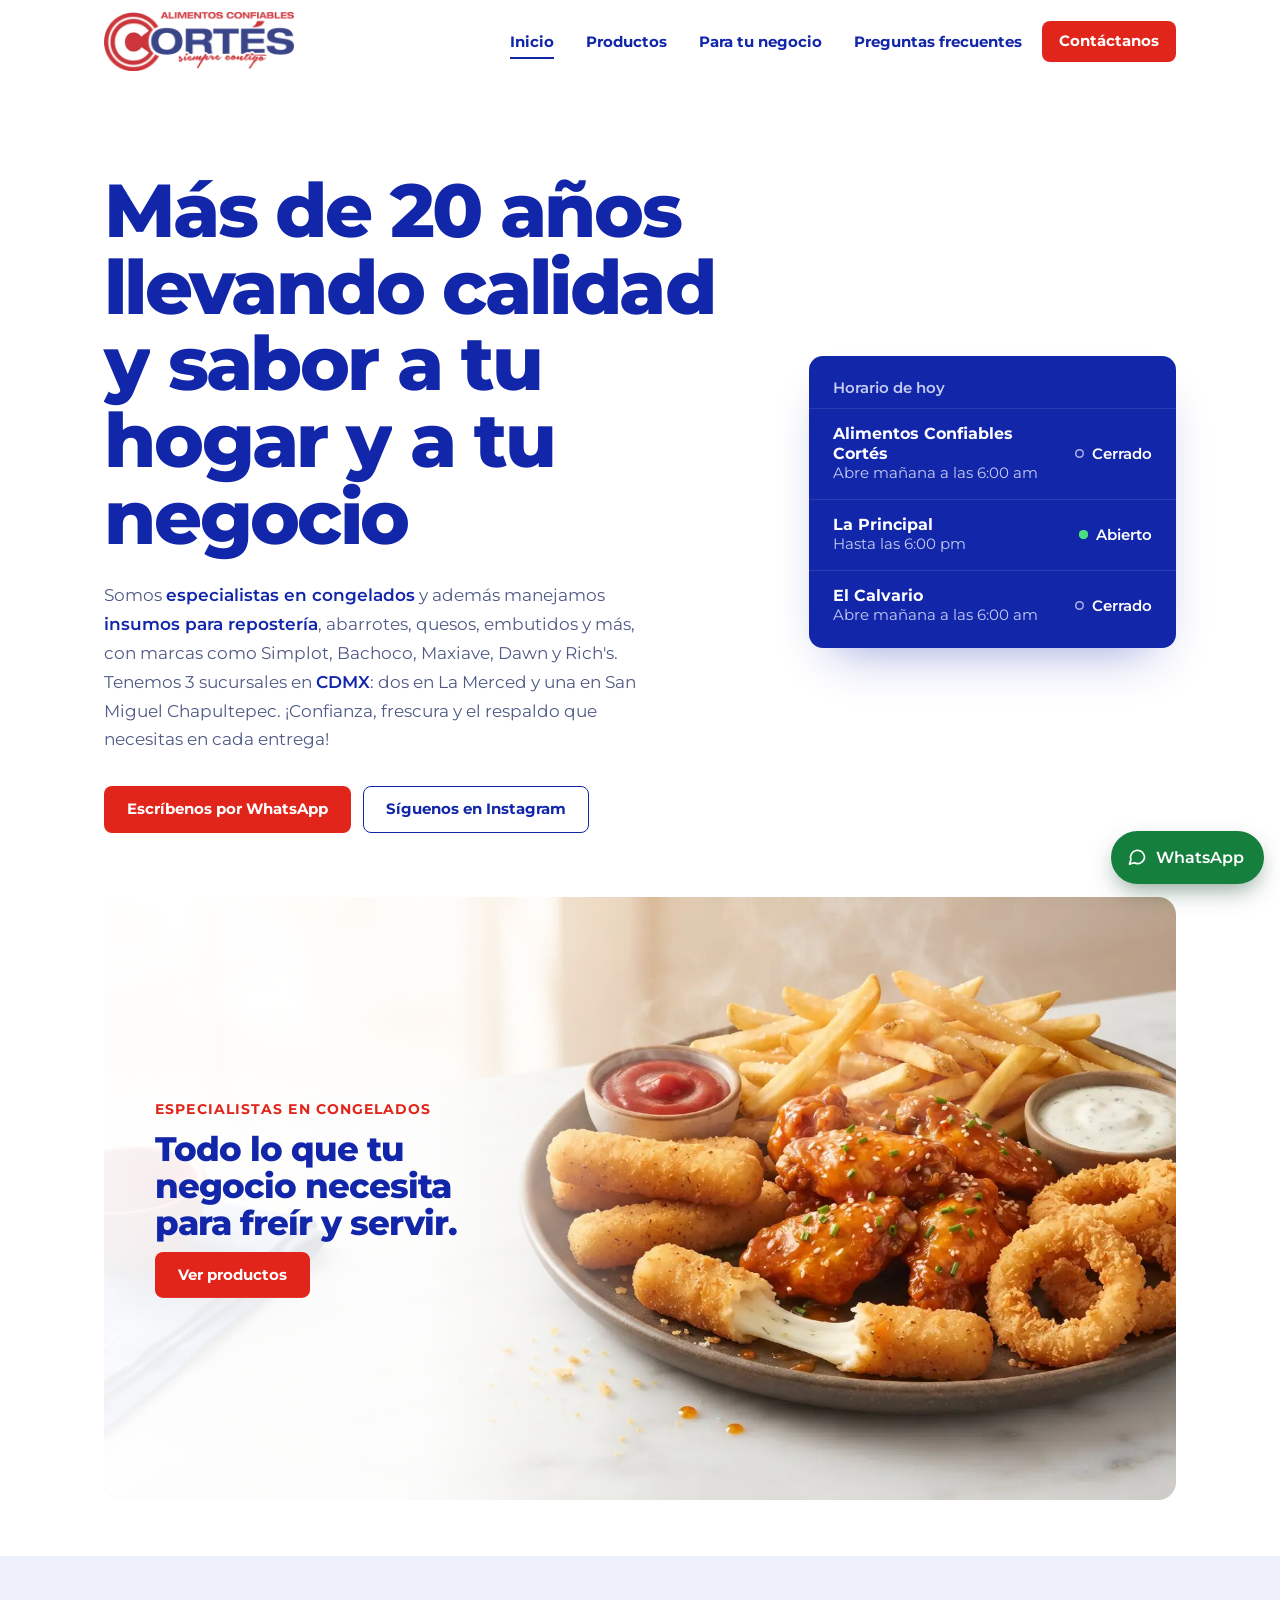
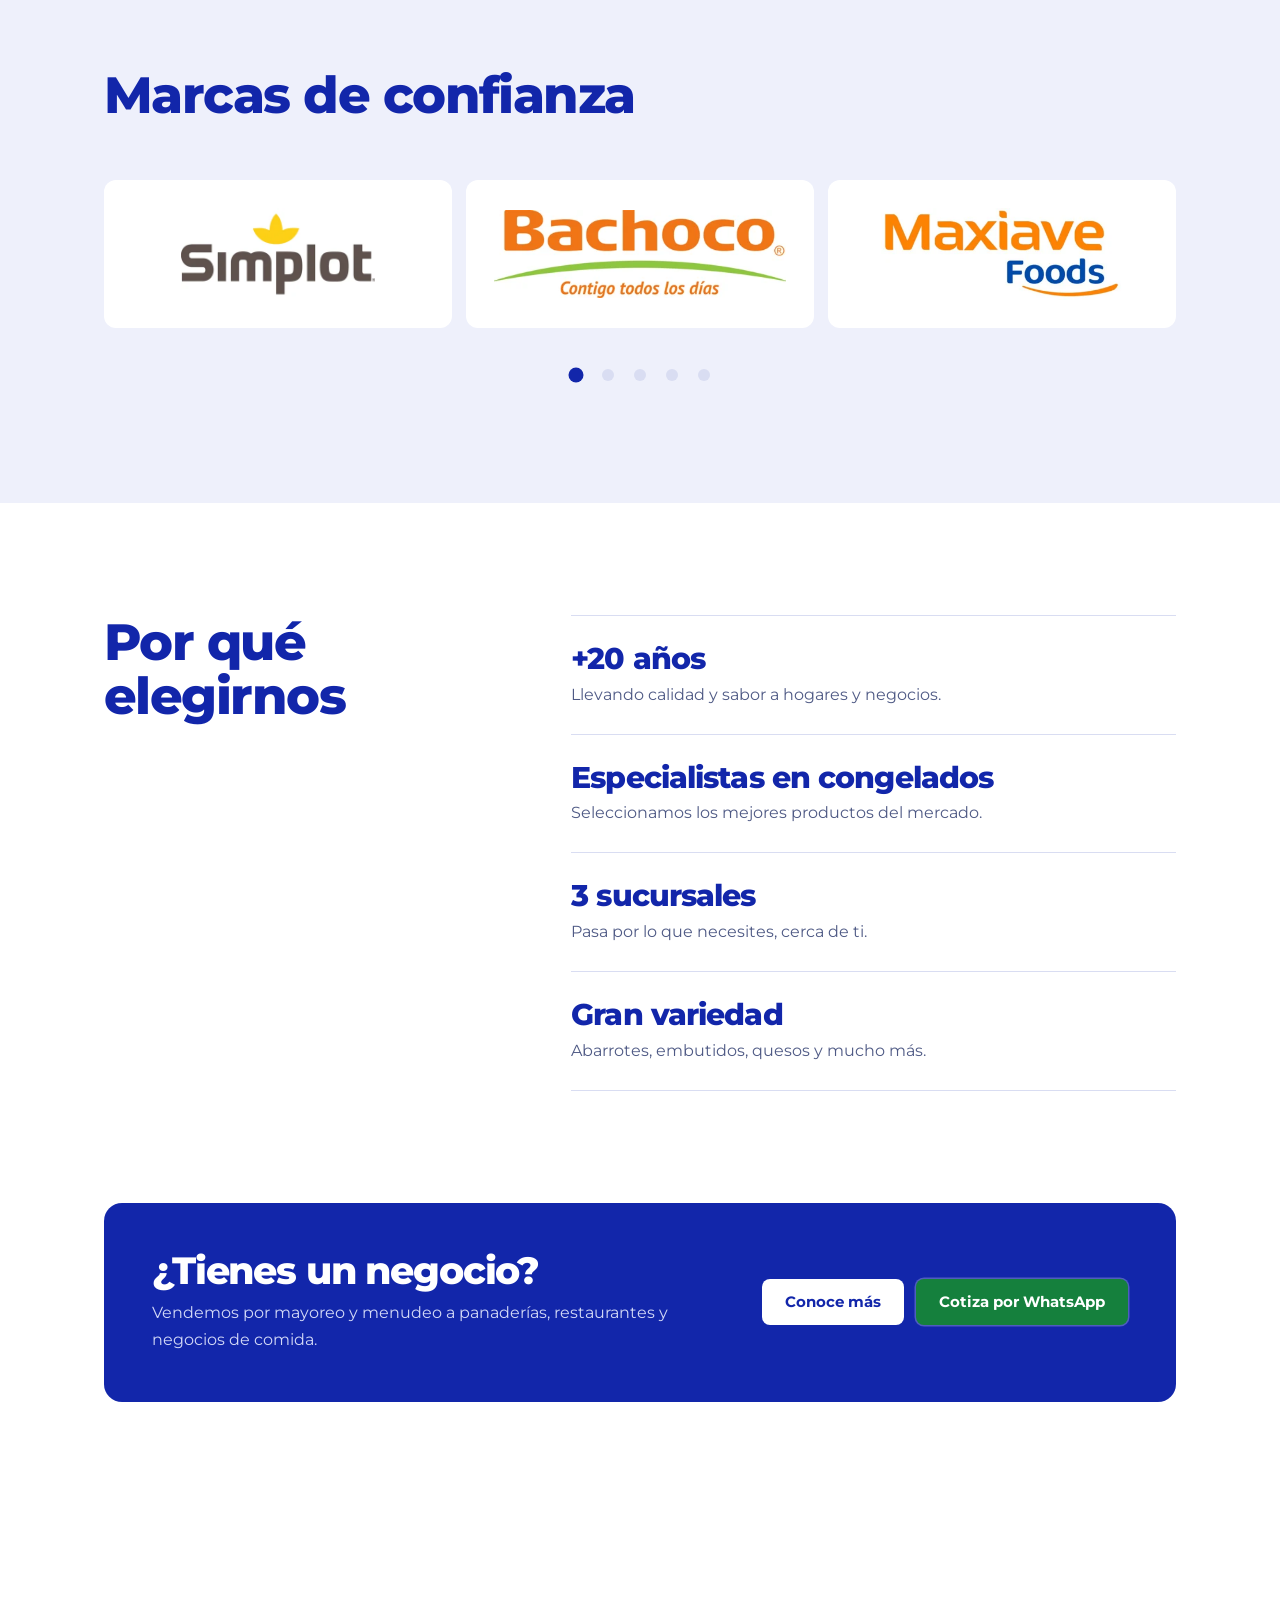
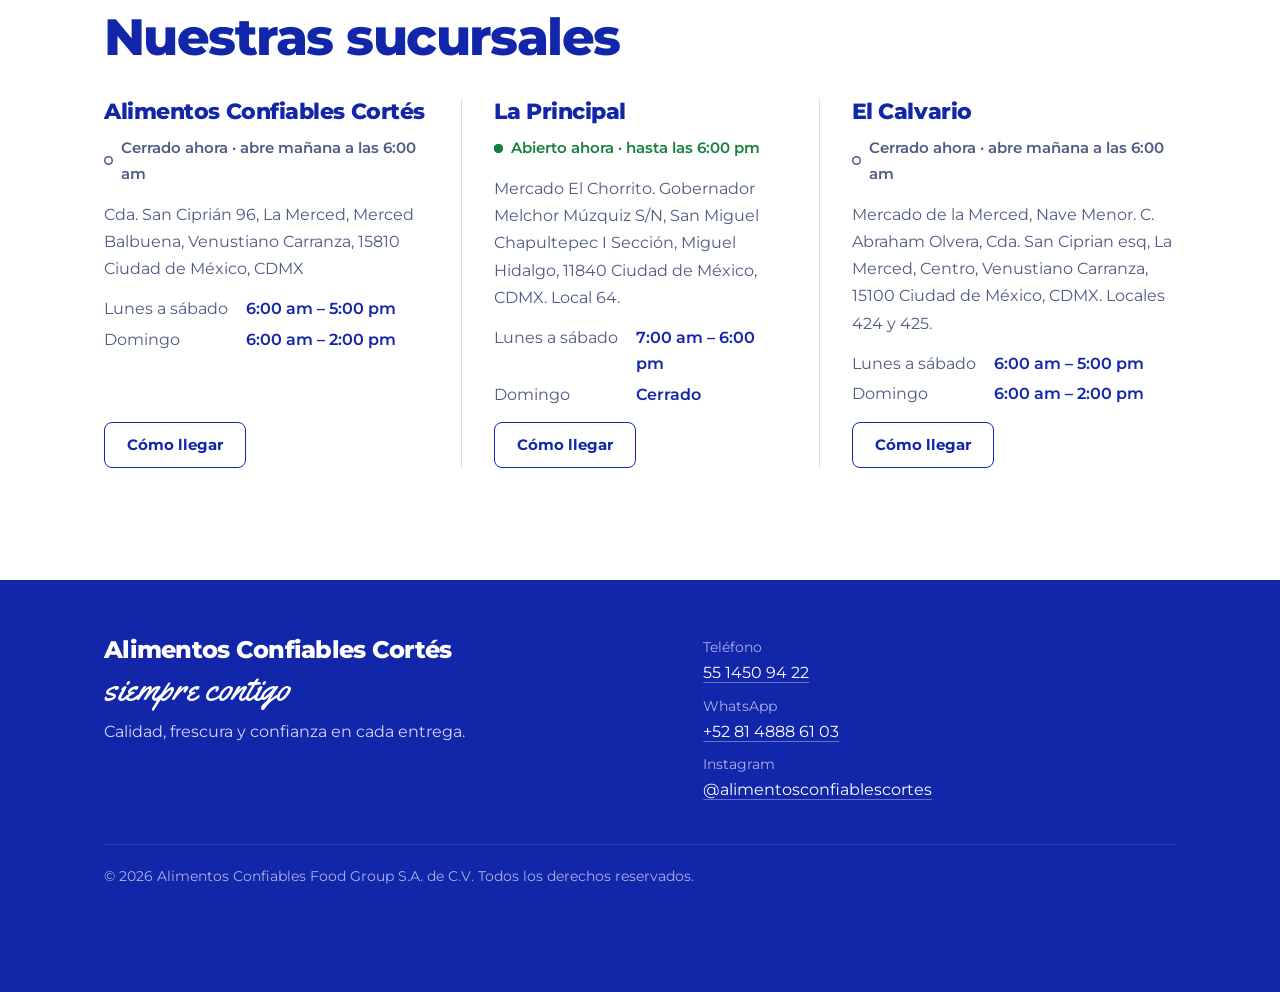
==== commit 3c9f8c30: "Add files via upload" ====
--- a/index.html
+++ b/index.html
@@ -7,8 +7,8 @@
 <meta name="description" content="Más de 20 años como especialistas en congelados, abarrotes, insumos para repostería y más, con marcas como Simplot, Bachoco, Dawn y Rich's. 3 sucursales en CDMX: La Merced y San Miguel Chapultepec.">
 <link rel="canonical" href="https://alimentosconfiables.com/">
 <meta property="og:type" content="website">
-<meta property="og:title" content="Alimentos Confiables Cortés | Congelados y Repostería en CDMX">
-<meta property="og:description" content="Congelados, abarrotes y repostería con marcas como Simplot, Bachoco, Maxiave, Dawn y Rich's. 3 sucursales en CDMX.">
+<meta property="og:title" content="Alimentos Confiables Cortés | Congelados, Abarrotes y Repostería en CDMX">
+<meta property="og:description" content="Más de 20 años como especialistas en congelados, abarrotes, insumos para repostería y más, con marcas como Simplot, Bachoco, Dawn y Rich's. 3 sucursales en CDMX: La Merced y San Miguel Chapultepec.">
 <meta property="og:url" content="https://alimentosconfiables.com/">
 <meta property="og:image" content="https://alimentosconfiables.com/og-image.png">
 <meta property="og:image:width" content="1200">
@@ -72,220 +72,18 @@
 <link rel="preconnect" href="https://fonts.googleapis.com">
 <link rel="preconnect" href="https://fonts.gstatic.com" crossorigin>
 <link href="https://fonts.googleapis.com/css2?family=Montserrat:wght@400..800&family=Yellowtail&display=swap" rel="stylesheet">
-<style>
-:root{
-  --ink:#1226aa;--text:#161c40;--mute:#4f5a85;--frost:#eef0fb;--snow:#ffffff;--line:#d9ddf2;
-  --red:#e1251b;--red-d:#bd1b12;--green:#15803d;--green-d:#116a33;
-  --font:"Montserrat",system-ui,-apple-system,"Segoe UI",Roboto,"Helvetica Neue",Arial,sans-serif;
-  --script:"Yellowtail","Brush Script MT",cursive;
-  --ease-out:cubic-bezier(.23,1,.32,1);--ease-io:cubic-bezier(.77,0,.175,1);
-  color-scheme:light}
-*,*::before,*::after{box-sizing:border-box}
-html{scroll-behavior:smooth;scroll-padding-top:88px;-webkit-text-size-adjust:100%}
-body{margin:0;background:var(--snow);color:var(--text);font-family:var(--font);font-size:1rem;line-height:1.7;-webkit-font-smoothing:antialiased;text-rendering:optimizeLegibility}
-img{max-width:100%;display:block}
-a{color:inherit}
-[hidden]{display:none!important}
-:focus-visible{outline:2px solid var(--ink);outline-offset:3px;border-radius:4px}
-.wrap{max-width:1120px;margin:0 auto;padding:0 24px}
-
-/* Tipografía: Montserrat como sustituto web de Gotham (manual de marca) */
-h1,h2,h3,.disp{font-family:var(--font);font-weight:800;color:var(--ink);margin:0}
-h2,h3{text-wrap:balance}
-h1{font-size:clamp(2.45rem,6.3vw,4.7rem);line-height:1.02;letter-spacing:-.035em}
-h2{font-size:clamp(2rem,4.6vw,3.2rem);line-height:1.05;letter-spacing:-.03em}
-h3{font-size:1.4rem;line-height:1.15;letter-spacing:-.02em}
-p{margin:0}
-
-/* Botones */
-.btn{display:inline-flex;align-items:center;justify-content:center;gap:8px;font:inherit;font-size:.95rem;font-weight:700;line-height:1.2;padding:13px 22px;border-radius:8px;border:1.5px solid transparent;background:var(--red);color:#fff;text-decoration:none;cursor:pointer;transition:transform 160ms var(--ease-out),background-color 160ms ease,color 160ms ease,border-color 160ms ease}
-.btn:active{transform:scale(.97)}
-.btn.wa{background:var(--green)}
-.btn.ghost{background:transparent;color:var(--ink);border-color:var(--ink)}
-.btn.light{background:#fff;color:var(--ink)}
-.btn.sm{padding:10px 16px;font-size:.95rem}
-@media (hover:hover) and (pointer:fine){
-  .btn:hover{background:var(--red-d)}
-  .btn.wa:hover{background:var(--green-d)}
-  .btn.ghost:hover{background:var(--ink);color:#fff}
-  .btn.light:hover{background:var(--frost)}
-}
-
-/* Encabezado */
-.top{position:sticky;top:0;z-index:30;background:rgba(255,255,255,.9);-webkit-backdrop-filter:saturate(1.4) blur(12px);backdrop-filter:saturate(1.4) blur(12px);border-bottom:1px solid transparent;transition:border-color 200ms ease}
-.top.scrolled{border-bottom-color:var(--line)}
-.bar{display:flex;align-items:center;justify-content:space-between;gap:16px;padding-top:12px;padding-bottom:12px}
-.logo-link{display:block;flex:0 0 auto;border-radius:6px}
-.logo{width:190px;height:auto}
-.nav{display:flex;align-items:center;gap:8px}
-.nav a:not(.btn){position:relative;color:var(--ink);text-decoration:none;font-weight:700;font-size:.95rem;padding:10px 12px}
-.nav a:not(.btn)::after{content:"";position:absolute;left:12px;right:12px;bottom:5px;height:2px;background:var(--ink);transform:scaleX(0);transform-origin:left;transition:transform 220ms var(--ease-out)}
-.nav a[aria-current="page"]::after{transform:scaleX(1)}
-@media (hover:hover) and (pointer:fine){.nav a:not(.btn):hover::after{transform:scaleX(1)}}
-.menu-btn{display:none;align-items:center;gap:8px;background:transparent;color:var(--ink);border:1.5px solid var(--ink);border-radius:8px;padding:9px 16px;font:inherit;font-weight:600;cursor:pointer;transition:transform 160ms var(--ease-out),background-color 160ms ease,color 160ms ease}
-.menu-btn:active{transform:scale(.97)}
-
-/* Hero */
-.hero{padding:clamp(40px,7vw,88px) 0 clamp(56px,8vw,96px)}
-.hero-grid{display:grid;gap:48px;align-items:center}
-.hero-copy p{max-width:50ch;margin-top:26px;font-size:1.06rem;color:var(--mute)}
-.hero-copy p strong{color:var(--ink);font-weight:600}
-.ctas{display:flex;flex-wrap:wrap;gap:12px;margin-top:32px}
-
-/* Tablero de hoy */
-.board{background:var(--ink);color:#fff;border-radius:14px;padding:6px 0 8px;box-shadow:0 24px 48px -24px rgba(18,38,170,.45)}
-.board h2{font-family:var(--font);font-weight:600;font-size:.95rem;line-height:1.3;letter-spacing:0;color:#c5ccf2;padding:16px 24px 10px}
-.board .row{display:grid;grid-template-columns:1fr auto;column-gap:16px;align-items:center;padding:15px 24px;border-top:1px solid rgba(255,255,255,.1);color:#fff;text-decoration:none;transition:background-color 150ms ease}
-.board .row:active{background:rgba(255,255,255,.1)}
-.board .nm{font-weight:700;font-size:1rem;line-height:1.25}
-.board .hr{grid-column:1;color:#c5ccf2;font-size:.92rem;line-height:1.35}
-.board .st{grid-column:2;grid-row:1/3;display:flex;align-items:center;gap:8px;font-weight:600;font-size:.95rem}
-.board :focus-visible{outline-color:#fff;outline-offset:-3px}
-@media (hover:hover) and (pointer:fine){.board .row:hover{background:rgba(255,255,255,.07)}}
-.dot{position:relative;width:9px;height:9px;border-radius:50%;flex:0 0 auto;background:#4ade80}
-.dot.off{background:transparent;box-shadow:inset 0 0 0 1.5px #a9b3e6}
-.dot.on::after{content:"";position:absolute;inset:0;border-radius:50%;background:inherit;animation:ping 2.6s ease-out infinite}
-@keyframes ping{0%{transform:scale(1);opacity:.55}70%,100%{transform:scale(2.8);opacity:0}}
-
-/* Secciones */
-section{padding:clamp(64px,9vw,112px) 0}
-section.frost{background:var(--frost)}
-.sec-head{margin-bottom:36px}
-
-/* Marcas */
-.car{position:relative}
-.viewport{overflow:hidden;border-radius:12px}
-.track{display:flex;transition:transform 500ms var(--ease-io)}
-.slide{flex:0 0 100%;display:grid;grid-template-columns:repeat(3,1fr);gap:14px;align-content:center}
-.slide .b{background:#fff;border-radius:12px;height:clamp(96px,20vw,148px);display:flex;align-items:center;justify-content:center;padding:clamp(12px,3vw,28px)}
-.slide img{max-width:100%;max-height:100%;object-fit:contain}
-.slide.last{grid-template-columns:1fr}
-.slide .b.more{height:auto;min-height:clamp(96px,20vw,148px);text-align:center;background:var(--ink)}
-.slide .b.more span{display:block;font-family:var(--font);font-weight:800;font-size:clamp(1.5rem,4.6vw,2.4rem);line-height:1.05;letter-spacing:-.03em;color:#fff}
-.slide .b.more p{margin:8px 0 16px;color:#d3d9f7;font-size:1rem}
-.dots{display:flex;justify-content:center;gap:0;margin-top:8px}
-.dots button{width:32px;height:32px;border-radius:50%;border:0;padding:10px;background:var(--line);background-clip:content-box;cursor:pointer;transition:transform 160ms var(--ease-out),background-color 160ms ease}
-.dots button[aria-current="true"]{background-color:var(--ink);transform:scale(1.25)}
-
-/* Por qué elegirnos */
-.split{display:grid;gap:32px}
-.why{list-style:none;margin:0;padding:0}
-.why li{display:grid;gap:6px;padding:26px 0;border-top:1px solid var(--line)}
-.why li:last-child{border-bottom:1px solid var(--line)}
-.why strong{font-family:var(--font);font-weight:800;font-size:clamp(1.35rem,3vw,1.85rem);line-height:1.1;letter-spacing:-.03em;color:var(--ink)}
-.why span{color:var(--mute);max-width:44ch}
-
-/* Contacto */
-.contact{display:grid;gap:40px}
-.contact-info p{color:var(--mute);max-width:40ch;margin-top:20px}
-.contact-list{list-style:none;margin:36px 0 0;padding:0;display:grid;gap:22px}
-.contact-list span{display:block;font-size:.92rem;color:var(--mute)}
-.contact-list a{font-size:1.12rem;font-weight:700;color:var(--ink);text-decoration:underline;text-decoration-thickness:1px;text-underline-offset:5px;text-decoration-color:var(--line);transition:text-decoration-color 160ms ease,color 160ms ease;overflow-wrap:anywhere}
-@media (hover:hover) and (pointer:fine){.contact-list a:hover{text-decoration-color:var(--red);color:var(--red-d)}}
-.contact-form{background:#fff;border-radius:16px;padding:clamp(22px,4vw,36px);display:grid;gap:18px;box-shadow:0 1px 0 rgba(18,38,170,.04),0 30px 60px -36px rgba(18,38,170,.35)}
-.contact-form label{display:grid;gap:8px;font-weight:600;color:var(--ink);font-size:.95rem}
-.contact-form label small{font-weight:400;color:var(--mute);font-size:.95rem}
-.contact-form input,.contact-form select,.contact-form textarea{font:inherit;font-weight:400;color:var(--text);background:var(--frost);border:1.5px solid transparent;border-radius:10px;padding:13px 14px;width:100%;transition:background-color 160ms ease,border-color 160ms ease,box-shadow 160ms ease}
-.contact-form select{appearance:none;-webkit-appearance:none;padding-right:42px;background-image:url("data:image/svg+xml,%3Csvg xmlns='http://www.w3.org/2000/svg' width='14' height='9' fill='none' stroke='%231226aa' stroke-width='2' stroke-linecap='round' stroke-linejoin='round'%3E%3Cpath d='m1 1.5 6 6 6-6'/%3E%3C/svg%3E");background-repeat:no-repeat;background-position:right 16px center;cursor:pointer}
-.contact-form textarea{min-height:132px;resize:vertical}
-.contact-form ::placeholder{color:#8a93b8}
-.contact-form input:focus-visible,.contact-form select:focus-visible,.contact-form textarea:focus-visible{outline:0;background:#fff;border-color:var(--ink);box-shadow:0 0 0 4px rgba(18,38,170,.14)}
-.contact-form input:user-invalid,.contact-form textarea:user-invalid{border-color:var(--red)}
-.form-actions{display:flex;flex-wrap:wrap;gap:12px;margin-top:4px}
-.form-note{color:var(--mute);font-size:.9rem}
-
-/* Sucursales */
-.branches{display:grid;gap:0}
-.branch{display:flex;flex-direction:column;gap:14px;padding:32px 0;border-top:1px solid var(--line)}
-.branch:first-child{border-top:0;padding-top:0}
-.branch address{font-style:normal;color:var(--mute);max-width:38ch}
-.branch dl{margin:0;display:grid;grid-template-columns:auto 1fr;gap:4px 18px;font-size:.97rem}
-.branch dt{color:var(--mute)}
-.branch dd{margin:0;color:var(--ink);font-weight:600}
-.branch .btn{align-self:flex-start;margin-top:auto}
-.open-now{display:flex;align-items:center;gap:8px;font-weight:600;font-size:.95rem;margin-top:-4px}
-.open-now.on{color:var(--green)}
-.open-now.off{color:var(--mute)}
-.open-now .dot.off{box-shadow:inset 0 0 0 1.5px var(--mute)}
-.open-now .dot.on{background:var(--green)}
-
-/* Pie */
-footer{background:var(--ink);color:#d3d9f7;padding:56px 0 calc(104px + env(safe-area-inset-bottom,0px));font-size:.98rem}
-footer .grid{display:grid;gap:32px}
-footer .fname{font-family:var(--font);font-weight:800;font-size:1.5rem;line-height:1.15;letter-spacing:-.03em;color:#fff}
-footer .sig{font-family:var(--script);font-size:2.2rem;line-height:1.1;color:#fff;margin-top:6px;max-width:none}
-footer p{margin-top:10px;max-width:34ch}
-footer ul{list-style:none;margin:0;padding:0;display:grid;gap:8px}
-footer ul span{display:block;font-size:.88rem;color:#a9b3e6}
-footer a{color:#fff;text-decoration:underline;text-decoration-thickness:1px;text-underline-offset:4px;text-decoration-color:rgba(255,255,255,.35);transition:text-decoration-color 160ms ease}
-footer :focus-visible{outline-color:#fff}
-@media (hover:hover) and (pointer:fine){footer a:hover{text-decoration-color:#fff}}
-footer small{display:block;margin-top:40px;padding-top:20px;border-top:1px solid rgba(255,255,255,.12);font-size:.85rem;color:#a9b3e6}
-
-/* WhatsApp flotante */
-.wa-float{position:fixed;right:16px;bottom:calc(16px + env(safe-area-inset-bottom,0px));display:inline-flex;align-items:center;gap:9px;background:var(--green);color:#fff;text-decoration:none;font-weight:600;padding:13px 20px 13px 16px;border-radius:999px;box-shadow:0 10px 24px -6px rgba(10,60,30,.5);z-index:20;transition:transform 180ms var(--ease-out),background-color 160ms ease,box-shadow 180ms var(--ease-out)}
-.wa-float svg{width:20px;height:20px;flex:0 0 auto}
-.wa-float:active{transform:scale(.97)}
-@media (hover:hover) and (pointer:fine){.wa-float:hover{background:var(--green-d);transform:translateY(-2px);box-shadow:0 16px 30px -8px rgba(10,60,30,.55)}.wa-float:active{transform:scale(.97)}}
-
-/* Entrada de la página: un solo momento orquestado */
-@keyframes rise{from{transform:translateY(106%)}to{transform:none}}
-@keyframes fadeUp{from{opacity:0;transform:translateY(12px)}to{opacity:1;transform:none}}
-@keyframes fade{from{opacity:0}to{opacity:1}}
-h1 .w{display:inline-block;overflow:hidden;vertical-align:top;padding:.04em .02em .1em;margin:-.04em -.02em -.1em}
-h1 .w>span{display:inline-block;animation:rise 760ms var(--ease-out) both;animation-delay:calc(80ms + var(--i)*45ms)}
-.hero-copy p{animation:fadeUp 620ms var(--ease-out) 640ms both}
-.ctas{animation:fadeUp 620ms var(--ease-out) 740ms both}
-.board{animation:fadeUp 720ms var(--ease-out) 560ms both}
-@keyframes navIn{from{opacity:0;transform:translateY(-8px)}to{opacity:1;transform:none}}
-
-/* Responsive */
-@media (min-width:760px){
-  .split{grid-template-columns:1fr 1.5fr;gap:64px}
-  .contact{grid-template-columns:1fr 1.15fr;gap:72px;align-items:start}
-  .branches{grid-template-columns:repeat(3,1fr)}
-  .branch{padding:0 32px;border-top:0;border-left:1px solid var(--line)}
-  .branch:first-child{padding-left:0;border-left:0}
-  .branch:last-child{padding-right:0}
-  footer .grid{grid-template-columns:1.2fr 1fr}
-}
-@media (min-width:1000px){
-  .hero-grid{grid-template-columns:minmax(0,1.75fr) minmax(0,1fr);gap:64px}
-}
-@media (max-width:759px){
-  .logo{width:140px}
-  .menu-btn{display:inline-flex}
-  .nav{display:none;position:absolute;left:0;right:0;top:100%;background:var(--snow);flex-direction:column;align-items:stretch;gap:2px;padding:8px 24px 20px;border-bottom:1px solid var(--line);box-shadow:0 24px 32px -20px rgba(18,38,170,.3)}
-  .nav.open{display:flex;animation:navIn 180ms var(--ease-out)}
-  .nav a:not(.btn){padding:14px 0}
-  .nav a:not(.btn)::after{left:0;right:auto;width:28px;bottom:8px}
-  .nav .btn{margin-top:10px}
-  html{scroll-padding-top:76px}
-  .ctas .btn{flex:1 1 100%}
-  .form-actions>*{flex:1 1 100%}
-  .branch .btn{align-self:stretch}
-  .slide{gap:10px}
-}
-@media (prefers-reduced-motion:reduce){
-  html{scroll-behavior:auto}
-  .track{transition:none}
-  h1 .w>span{animation:fade 400ms ease both;animation-delay:0ms}
-  .hero-copy p,.ctas,.board{animation:fade 400ms ease both;animation-delay:0ms}
-  .btn:active,.menu-btn:active,.wa-float:active{transform:none}
-  .nav.open{animation:none}
-  .dots button{transition:none}
-  .dot.on::after{animation:none}
-  .wa-float:hover{transform:none}
-}
-</style>
+<link rel="stylesheet" href="estilos.css">
 </head>
 <body>
 <header class="top" id="top"><div class="wrap bar">
-  <a class="logo-link" href="index.html" aria-label="Ir al inicio"><img class="logo" alt="Alimentos Confiables Cortés, siempre contigo" src="[data-uri]"></a>
+  <a class="logo-link" href="index.html" aria-label="Ir al inicio"><img class="logo" alt="Alimentos Confiables Cortés, siempre contigo" src="logo.webp" width="400" height="124"></a>
   <button class="menu-btn" id="menuBtn" type="button" aria-expanded="false" aria-controls="nav">Menú</button>
   <nav class="nav" id="nav" aria-label="Principal">
-    <a href="index.html" aria-current="page">Nosotros</a>
-    <a class="btn sm" href="#contacto">Contáctanos</a>
+    <a href="index.html" aria-current="page">Inicio</a>
+    <a href="productos.html">Productos</a>
+    <a href="negocios.html">Para tu negocio</a>
+    <a href="preguntas.html">Preguntas frecuentes</a>
+    <a class="btn sm" href="contacto.html">Contáctanos</a>
   </nav>
 </div></header>
 
@@ -304,6 +102,10 @@
       <a class="row" href="#sucursales" data-b="2"><span class="nm">El Calvario</span><span class="hr">Ver horario y dirección</span><span class="st"></span></a>
     </aside>
   </div>
+  <figure class="feature">
+    <img src="portada-comida.webp" width="1600" height="893" alt="Papas a la francesa, alitas, dedos de queso y aros de cebolla recién hechos" fetchpriority="high">
+    <figcaption><span class="eyebrow">Especialistas en congelados</span><strong>Todo lo que tu negocio necesita para freír y servir.</strong><a class="btn" href="productos.html">Ver productos</a></figcaption>
+  </figure>
   <div class="ruler" aria-hidden="true"></div>
 </div></div>
 
@@ -325,30 +127,10 @@
   </ul>
 </div></section>
 
-<section class="frost" id="contacto"><div class="wrap contact">
-  <div class="contact-info">
-    <h2>Contáctanos</h2>
-    <p>Cuéntanos qué producto buscas o qué necesita tu negocio y te respondemos.</p>
-    <ul class="contact-list">
-      <li><span>WhatsApp</span><a href="https://wa.me/528148886103?text=Hola%2C%20quiero%20informaci%C3%B3n%20de%20Alimentos%20Confiables%20Cort%C3%A9s." target="_blank" rel="noopener">+52 81 4888 61 03</a></li>
-      <li><span>Teléfono</span><a href="tel:+525514509422">55 1450 94 22</a></li>
-      <li><span>Instagram</span><a href="https://www.instagram.com/alimentosconfiablescortes/" target="_blank" rel="noopener">@alimentosconfiablescortes</a></li>
-    </ul>
-  </div>
-  <form class="contact-form" id="contactForm">
-    <label>Nombre<input name="nombre" type="text" autocomplete="name" required></label>
-    <label><span>Teléfono <small>(opcional)</small></span><input name="telefono" type="tel" autocomplete="tel"></label>
-    <label>Soy
-      <select name="tipo"><option value="negocio">Un negocio</option><option value="cliente particular">Cliente particular</option></select>
-    </label>
-    <label>Mensaje<textarea name="mensaje" required placeholder="¿Qué producto buscas o qué necesitas?"></textarea></label>
-    <div class="form-actions">
-      <button class="btn wa" id="sendWa" type="submit">Enviar por WhatsApp</button>
-    </div>
-    <p class="form-note">Se abrirá WhatsApp con el mensaje listo para enviar.</p>
-  </form>
-</div></section>
-
+<section class="band-wrap"><div class="wrap"><div class="band">
+  <div><h2>¿Tienes un negocio?</h2><p>Vendemos por mayoreo y menudeo a panaderías, restaurantes y negocios de comida.</p></div>
+  <div class="band-btns"><a class="btn light" href="negocios.html">Conoce más</a><a class="btn wa" href="https://wa.me/528148886103?text=Hola%2C%20tengo%20un%20negocio%20y%20quiero%20una%20cotizaci%C3%B3n%20de%20mayoreo." target="_blank" rel="noopener">Cotiza por WhatsApp</a></div>
+</div></div></section>
 <section id="sucursales"><div class="wrap">
   <h2 class="sec-head">Nuestras sucursales</h2>
   <div class="branches">
@@ -380,90 +162,6 @@
   <small>© 2026 Alimentos Confiables Food Group S.A. de C.V. Todos los derechos reservados.</small>
 </div></footer>
 <a class="wa-float" href="https://wa.me/528148886103?text=Hola%2C%20quiero%20informaci%C3%B3n%20de%20Alimentos%20Confiables%20Cort%C3%A9s." target="_blank" rel="noopener" aria-label="Escríbenos por WhatsApp"><svg viewBox="0 0 24 24" fill="none" stroke="currentColor" stroke-width="2" stroke-linecap="round" stroke-linejoin="round" aria-hidden="true"><path d="M21 11.5a8.4 8.4 0 0 1-12.4 7.4L3 20.5l1.7-5.4A8.4 8.4 0 1 1 21 11.5Z"/></svg>WhatsApp</a>
-<script>
-(function(){
-  var b=document.getElementById("menuBtn"),n=document.getElementById("nav");
-  function set(o){n.classList.toggle("open",o);b.setAttribute("aria-expanded",o);b.textContent=o?"Cerrar":"Menú"}
-  b.addEventListener("click",function(){set(!n.classList.contains("open"))});
-  n.addEventListener("click",function(e){if(e.target.closest("a"))set(false)});
-  document.addEventListener("keydown",function(e){if(e.key==="Escape")set(false)});
-  var top=document.getElementById("top");
-  function sc(){top.classList.toggle("scrolled",window.scrollY>8)}
-  window.addEventListener("scroll",sc,{passive:true});sc();
-})();
-(function(){
-  var PHONE="528148886103";
-  var f=document.getElementById("contactForm"); if(!f) return;
-  var mail=document.getElementById("sendMail"),wa=document.getElementById("sendWa"); if(!EMAIL) mail.hidden=true;
-  function msg(){
-    var d=new FormData(f), t=["Hola, soy "+d.get("nombre").trim()+" ("+d.get("tipo")+").",d.get("mensaje").trim()];
-    if(d.get("telefono").trim()) t.push("Mi teléfono: "+d.get("telefono").trim());
-    return t.join("\n\n");
-  }
-  f.addEventListener("submit",function(e){e.preventDefault();
-    window.open("https://wa.me/"+PHONE+"?text="+encodeURIComponent(msg()),"_blank","noopener");
-    var t=wa.textContent;wa.textContent="Abriendo WhatsApp…";setTimeout(function(){wa.textContent=t},2200);});
-  mail.addEventListener("click",function(){ if(!f.reportValidity()) return;
-    location.href="mailto:"+EMAIL+"?subject="+encodeURIComponent("Mensaje desde la página web")+"&body="+encodeURIComponent(msg());});
-})();
-</script>
-<script>
-(function(){
-  var track=document.getElementById("track"),dotsEl=document.getElementById("dots"),car=document.getElementById("car");
-  var real=track.children.length;
-  track.appendChild(track.children[0].cloneNode(true)); // clon para el loop continuo
-  var i=0,timer=null,reduce=window.matchMedia("(prefers-reduced-motion: reduce)").matches;
-  var dots=[];
-  for(var d=0;d<real;d++){(function(d){var b=document.createElement("button");b.type="button";b.setAttribute("aria-label","Ir al grupo "+(d+1));b.onclick=function(){go(d);restart()};dotsEl.appendChild(b);dots.push(b)})(d)}
-  function mark(){dots.forEach(function(b,n){b.setAttribute("aria-current",n===i%real)})}
-  function go(n){track.style.transition="";i=n;track.style.transform="translateX(-"+(i*100)+"%)";mark()}
-  function next(){
-    i++;track.style.transform="translateX(-"+(i*100)+"%)";mark();
-    if(i===real){setTimeout(function(){track.style.transition="none";i=0;track.style.transform="translateX(0)";void track.offsetWidth;track.style.transition=""},550)}
-  }
-  function start(){if(!reduce&&!timer)timer=setInterval(next,3500)}
-  function stop(){clearInterval(timer);timer=null}
-  function restart(){stop();start()}
-  car.addEventListener("mouseenter",stop);car.addEventListener("mouseleave",start);
-  car.addEventListener("focusin",stop);car.addEventListener("focusout",start);
-  document.addEventListener("visibilitychange",function(){document.hidden?stop():start()});
-  mark();start();
-})();
-</script>
-<script>
-(function(){
-  var W=[360,1020], S=[360,840], P=[420,1080];
-  var B=[
-    {h:[S,W,W,W,W,W,W]},            /* Alimentos Confiables Cortés */
-    {h:[null,P,P,P,P,P,P]},         /* La Principal */
-    {h:[S,W,W,W,W,W,W]}             /* El Calvario */
-  ];
-  var DAYS={Sun:0,Mon:1,Tue:2,Wed:3,Thu:4,Fri:5,Sat:6};
-  var NAMES=["el domingo","el lunes","el martes","el miércoles","el jueves","el viernes","el sábado"];
-  function now(){
-    var p=new Intl.DateTimeFormat("en-US",{timeZone:"America/Mexico_City",weekday:"short",hour:"numeric",minute:"numeric",hourCycle:"h23"}).formatToParts(new Date()),o={};
-    p.forEach(function(x){o[x.type]=x.value});
-    return {d:DAYS[o.weekday],m:parseInt(o.hour,10)*60+parseInt(o.minute,10)};
-  }
-  function fmt(m){var h=Math.floor(m/60),mm=m%60;return (h%12||12)+":"+(mm<10?"0":"")+mm+" "+(h<12?"am":"pm")}
-  function status(b,t){
-    var r=b.h[t.d];
-    if(r&&t.m>=r[0]&&t.m<r[1]) return {on:true,detail:"Hasta las "+fmt(r[1])};
-    if(r&&t.m<r[0]) return {on:false,detail:"Abre hoy a las "+fmt(r[0])};
-    for(var k=1;k<=7;k++){var d=(t.d+k)%7,r2=b.h[d]; if(r2) return {on:false,detail:"Abre "+(k===1?"mañana":NAMES[d])+" a las "+fmt(r2[0])};}
-    return {on:false,detail:""};
-  }
-  var t=now(),S_=B.map(function(b){return status(b,t)});
-  document.querySelectorAll(".board .row").forEach(function(a){
-    var s=S_[+a.getAttribute("data-b")]; if(!s) return;
-    a.querySelector(".hr").textContent=s.detail;
-    a.querySelector(".st").innerHTML='<i class="dot '+(s.on?"on":"off")+'"></i>'+(s.on?"Abierto":"Cerrado");
-  });
-  document.querySelectorAll(".branch h3").forEach(function(h,n){
-    var s=S_[n]; if(!s) return;
-    h.insertAdjacentHTML("afterend",'<p class="open-now '+(s.on?"on":"off")+'"><i class="dot '+(s.on?"on":"off")+'"></i>'+(s.on?"Abierto ahora":"Cerrado ahora")+(s.detail?" · "+s.detail.charAt(0).toLowerCase()+s.detail.slice(1):"")+"</p>");
-  });
-})();
-</script>
+<script src="sitio.js"></script>
 </body>
 </html>
--- a/estilos.css
+++ b/estilos.css
@@ -0,0 +1,269 @@
+
+:root{
+  --ink:#1226aa;--text:#161c40;--mute:#4f5a85;--frost:#eef0fb;--snow:#ffffff;--line:#d9ddf2;
+  --red:#e1251b;--red-d:#bd1b12;--green:#15803d;--green-d:#116a33;
+  --font:"Montserrat",system-ui,-apple-system,"Segoe UI",Roboto,"Helvetica Neue",Arial,sans-serif;
+  --script:"Yellowtail","Brush Script MT",cursive;
+  --ease-out:cubic-bezier(.23,1,.32,1);--ease-io:cubic-bezier(.77,0,.175,1);
+  color-scheme:light}
+*,*::before,*::after{box-sizing:border-box}
+html{scroll-behavior:smooth;scroll-padding-top:88px;-webkit-text-size-adjust:100%}
+body{margin:0;background:var(--snow);color:var(--text);font-family:var(--font);font-size:1rem;line-height:1.7;-webkit-font-smoothing:antialiased;text-rendering:optimizeLegibility}
+img{max-width:100%;display:block}
+a{color:inherit}
+[hidden]{display:none!important}
+:focus-visible{outline:2px solid var(--ink);outline-offset:3px;border-radius:4px}
+.wrap{max-width:1120px;margin:0 auto;padding:0 24px}
+
+/* Tipografía: Montserrat como sustituto web de Gotham (manual de marca) */
+h1,h2,h3,.disp{font-family:var(--font);font-weight:800;color:var(--ink);margin:0}
+h2,h3{text-wrap:balance}
+h1{font-size:clamp(2.45rem,6.3vw,4.7rem);line-height:1.02;letter-spacing:-.035em}
+h2{font-size:clamp(2rem,4.6vw,3.2rem);line-height:1.05;letter-spacing:-.03em}
+h3{font-size:1.4rem;line-height:1.15;letter-spacing:-.02em}
+p{margin:0}
+
+/* Botones */
+.btn{display:inline-flex;align-items:center;justify-content:center;gap:8px;font:inherit;font-size:.95rem;font-weight:700;line-height:1.2;padding:13px 22px;border-radius:8px;border:1.5px solid transparent;background:var(--red);color:#fff;text-decoration:none;cursor:pointer;transition:transform 160ms var(--ease-out),background-color 160ms ease,color 160ms ease,border-color 160ms ease}
+.btn:active{transform:scale(.97)}
+.btn.wa{background:var(--green)}
+.btn.ghost{background:transparent;color:var(--ink);border-color:var(--ink)}
+.btn.light{background:#fff;color:var(--ink)}
+.btn.sm{padding:10px 16px;font-size:.95rem}
+@media (hover:hover) and (pointer:fine){
+  .btn:hover{background:var(--red-d)}
+  .btn.wa:hover{background:var(--green-d)}
+  .btn.ghost:hover{background:var(--ink);color:#fff}
+  .btn.light:hover{background:var(--frost)}
+}
+
+/* Encabezado */
+.top{position:sticky;top:0;z-index:30;background:rgba(255,255,255,.9);-webkit-backdrop-filter:saturate(1.4) blur(12px);backdrop-filter:saturate(1.4) blur(12px);border-bottom:1px solid transparent;transition:border-color 200ms ease}
+.top.scrolled{border-bottom-color:var(--line)}
+.bar{display:flex;align-items:center;justify-content:space-between;gap:16px;padding-top:12px;padding-bottom:12px}
+.logo-link{display:block;flex:0 0 auto;border-radius:6px}
+.logo{width:190px;height:auto}
+.nav{display:flex;align-items:center;gap:8px}
+.nav a:not(.btn){position:relative;color:var(--ink);text-decoration:none;font-weight:700;font-size:.95rem;padding:10px 12px}
+.nav a:not(.btn)::after{content:"";position:absolute;left:12px;right:12px;bottom:5px;height:2px;background:var(--ink);transform:scaleX(0);transform-origin:left;transition:transform 220ms var(--ease-out)}
+.nav a[aria-current="page"]::after{transform:scaleX(1)}
+@media (hover:hover) and (pointer:fine){.nav a:not(.btn):hover::after{transform:scaleX(1)}}
+.menu-btn{display:none;align-items:center;gap:8px;background:transparent;color:var(--ink);border:1.5px solid var(--ink);border-radius:8px;padding:9px 16px;font:inherit;font-weight:600;cursor:pointer;transition:transform 160ms var(--ease-out),background-color 160ms ease,color 160ms ease}
+.menu-btn:active{transform:scale(.97)}
+
+/* Hero */
+.hero{padding:clamp(40px,7vw,88px) 0 clamp(56px,8vw,96px)}
+.hero-grid{display:grid;gap:48px;align-items:center}
+.hero-copy p{max-width:50ch;margin-top:26px;font-size:1.06rem;color:var(--mute)}
+.hero-copy p strong{color:var(--ink);font-weight:600}
+.ctas{display:flex;flex-wrap:wrap;gap:12px;margin-top:32px}
+
+/* Tablero de hoy */
+.board{background:var(--ink);color:#fff;border-radius:14px;padding:6px 0 8px;box-shadow:0 24px 48px -24px rgba(18,38,170,.45)}
+.board h2{font-family:var(--font);font-weight:600;font-size:.95rem;line-height:1.3;letter-spacing:0;color:#c5ccf2;padding:16px 24px 10px}
+.board .row{display:grid;grid-template-columns:1fr auto;column-gap:16px;align-items:center;padding:15px 24px;border-top:1px solid rgba(255,255,255,.1);color:#fff;text-decoration:none;transition:background-color 150ms ease}
+.board .row:active{background:rgba(255,255,255,.1)}
+.board .nm{font-weight:700;font-size:1rem;line-height:1.25}
+.board .hr{grid-column:1;color:#c5ccf2;font-size:.92rem;line-height:1.35}
+.board .st{grid-column:2;grid-row:1/3;display:flex;align-items:center;gap:8px;font-weight:600;font-size:.95rem}
+.board :focus-visible{outline-color:#fff;outline-offset:-3px}
+@media (hover:hover) and (pointer:fine){.board .row:hover{background:rgba(255,255,255,.07)}}
+.dot{position:relative;width:9px;height:9px;border-radius:50%;flex:0 0 auto;background:#4ade80}
+.dot.off{background:transparent;box-shadow:inset 0 0 0 1.5px #a9b3e6}
+.dot.on::after{content:"";position:absolute;inset:0;border-radius:50%;background:inherit;animation:ping 2.6s ease-out infinite}
+@keyframes ping{0%{transform:scale(1);opacity:.55}70%,100%{transform:scale(2.8);opacity:0}}
+
+/* Secciones */
+section{padding:clamp(64px,9vw,112px) 0}
+section.frost{background:var(--frost)}
+.sec-head{margin-bottom:36px}
+
+/* Marcas */
+.car{position:relative}
+.viewport{overflow:hidden;border-radius:12px}
+.track{display:flex;transition:transform 500ms var(--ease-io)}
+.slide{flex:0 0 100%;display:grid;grid-template-columns:repeat(3,1fr);gap:14px;align-content:center}
+.slide .b{background:#fff;border-radius:12px;height:clamp(96px,20vw,148px);display:flex;align-items:center;justify-content:center;padding:clamp(12px,3vw,28px)}
+.slide img{max-width:100%;max-height:100%;object-fit:contain}
+.slide.last{grid-template-columns:1fr}
+.slide .b.more{height:auto;min-height:clamp(96px,20vw,148px);text-align:center;background:var(--ink)}
+.slide .b.more span{display:block;font-family:var(--font);font-weight:800;font-size:clamp(1.5rem,4.6vw,2.4rem);line-height:1.05;letter-spacing:-.03em;color:#fff}
+.slide .b.more p{margin:8px 0 16px;color:#d3d9f7;font-size:1rem}
+.dots{display:flex;justify-content:center;gap:0;margin-top:8px}
+.dots button{width:32px;height:32px;border-radius:50%;border:0;padding:10px;background:var(--line);background-clip:content-box;cursor:pointer;transition:transform 160ms var(--ease-out),background-color 160ms ease}
+.dots button[aria-current="true"]{background-color:var(--ink);transform:scale(1.25)}
+
+/* Por qué elegirnos */
+.split{display:grid;gap:32px}
+.why{list-style:none;margin:0;padding:0}
+.why li{display:grid;gap:6px;padding:26px 0;border-top:1px solid var(--line)}
+.why li:last-child{border-bottom:1px solid var(--line)}
+.why strong{font-family:var(--font);font-weight:800;font-size:clamp(1.35rem,3vw,1.85rem);line-height:1.1;letter-spacing:-.03em;color:var(--ink)}
+.why span{color:var(--mute);max-width:44ch}
+
+/* Contacto */
+.contact{display:grid;gap:40px}
+.contact-info p{color:var(--mute);max-width:40ch;margin-top:20px}
+.contact-list{list-style:none;margin:36px 0 0;padding:0;display:grid;gap:22px}
+.contact-list span{display:block;font-size:.92rem;color:var(--mute)}
+.contact-list a{font-size:1.12rem;font-weight:700;color:var(--ink);text-decoration:underline;text-decoration-thickness:1px;text-underline-offset:5px;text-decoration-color:var(--line);transition:text-decoration-color 160ms ease,color 160ms ease;overflow-wrap:anywhere}
+@media (hover:hover) and (pointer:fine){.contact-list a:hover{text-decoration-color:var(--red);color:var(--red-d)}}
+.contact-form{background:#fff;border-radius:16px;padding:clamp(22px,4vw,36px);display:grid;gap:18px;box-shadow:0 1px 0 rgba(18,38,170,.04),0 30px 60px -36px rgba(18,38,170,.35)}
+.contact-form label{display:grid;gap:8px;font-weight:600;color:var(--ink);font-size:.95rem}
+.contact-form label small{font-weight:400;color:var(--mute);font-size:.95rem}
+.contact-form input,.contact-form select,.contact-form textarea{font:inherit;font-weight:400;color:var(--text);background:var(--frost);border:1.5px solid transparent;border-radius:10px;padding:13px 14px;width:100%;transition:background-color 160ms ease,border-color 160ms ease,box-shadow 160ms ease}
+.contact-form select{appearance:none;-webkit-appearance:none;padding-right:42px;background-image:url("data:image/svg+xml,%3Csvg xmlns='http://www.w3.org/2000/svg' width='14' height='9' fill='none' stroke='%231226aa' stroke-width='2' stroke-linecap='round' stroke-linejoin='round'%3E%3Cpath d='m1 1.5 6 6 6-6'/%3E%3C/svg%3E");background-repeat:no-repeat;background-position:right 16px center;cursor:pointer}
+.contact-form textarea{min-height:132px;resize:vertical}
+.contact-form ::placeholder{color:#8a93b8}
+.contact-form input:focus-visible,.contact-form select:focus-visible,.contact-form textarea:focus-visible{outline:0;background:#fff;border-color:var(--ink);box-shadow:0 0 0 4px rgba(18,38,170,.14)}
+.contact-form input:user-invalid,.contact-form textarea:user-invalid{border-color:var(--red)}
+.form-actions{display:flex;flex-wrap:wrap;gap:12px;margin-top:4px}
+.form-note{color:var(--mute);font-size:.9rem}
+
+/* Sucursales */
+.branches{display:grid;gap:0}
+.branch{display:flex;flex-direction:column;gap:14px;padding:32px 0;border-top:1px solid var(--line)}
+.branch:first-child{border-top:0;padding-top:0}
+.branch address{font-style:normal;color:var(--mute);max-width:38ch}
+.branch dl{margin:0;display:grid;grid-template-columns:auto 1fr;gap:4px 18px;font-size:.97rem}
+.branch dt{color:var(--mute)}
+.branch dd{margin:0;color:var(--ink);font-weight:600}
+.branch .btn{align-self:flex-start;margin-top:auto}
+.open-now{display:flex;align-items:center;gap:8px;font-weight:600;font-size:.95rem;margin-top:-4px}
+.open-now.on{color:var(--green)}
+.open-now.off{color:var(--mute)}
+.open-now .dot.off{box-shadow:inset 0 0 0 1.5px var(--mute)}
+.open-now .dot.on{background:var(--green)}
+
+/* Pie */
+footer{background:var(--ink);color:#d3d9f7;padding:56px 0 calc(104px + env(safe-area-inset-bottom,0px));font-size:.98rem}
+footer .grid{display:grid;gap:32px}
+footer .fname{font-family:var(--font);font-weight:800;font-size:1.5rem;line-height:1.15;letter-spacing:-.03em;color:#fff}
+footer .sig{font-family:var(--script);font-size:2.2rem;line-height:1.1;color:#fff;margin-top:6px;max-width:none}
+footer p{margin-top:10px;max-width:34ch}
+footer ul{list-style:none;margin:0;padding:0;display:grid;gap:8px}
+footer ul span{display:block;font-size:.88rem;color:#a9b3e6}
+footer a{color:#fff;text-decoration:underline;text-decoration-thickness:1px;text-underline-offset:4px;text-decoration-color:rgba(255,255,255,.35);transition:text-decoration-color 160ms ease}
+footer :focus-visible{outline-color:#fff}
+@media (hover:hover) and (pointer:fine){footer a:hover{text-decoration-color:#fff}}
+footer small{display:block;margin-top:40px;padding-top:20px;border-top:1px solid rgba(255,255,255,.12);font-size:.85rem;color:#a9b3e6}
+
+/* WhatsApp flotante */
+.wa-float{position:fixed;right:16px;bottom:calc(16px + env(safe-area-inset-bottom,0px));display:inline-flex;align-items:center;gap:9px;background:var(--green);color:#fff;text-decoration:none;font-weight:600;padding:13px 20px 13px 16px;border-radius:999px;box-shadow:0 10px 24px -6px rgba(10,60,30,.5);z-index:20;transition:transform 180ms var(--ease-out),background-color 160ms ease,box-shadow 180ms var(--ease-out)}
+.wa-float svg{width:20px;height:20px;flex:0 0 auto}
+.wa-float:active{transform:scale(.97)}
+@media (hover:hover) and (pointer:fine){.wa-float:hover{background:var(--green-d);transform:translateY(-2px);box-shadow:0 16px 30px -8px rgba(10,60,30,.55)}.wa-float:active{transform:scale(.97)}}
+
+/* Entrada de la página: un solo momento orquestado */
+@keyframes rise{from{transform:translateY(106%)}to{transform:none}}
+@keyframes fadeUp{from{opacity:0;transform:translateY(12px)}to{opacity:1;transform:none}}
+@keyframes fade{from{opacity:0}to{opacity:1}}
+h1 .w{display:inline-block;overflow:hidden;vertical-align:top;padding:.04em .02em .1em;margin:-.04em -.02em -.1em}
+h1 .w>span{display:inline-block;animation:rise 760ms var(--ease-out) both;animation-delay:calc(80ms + var(--i)*45ms)}
+.hero-copy p{animation:fadeUp 620ms var(--ease-out) 640ms both}
+.ctas{animation:fadeUp 620ms var(--ease-out) 740ms both}
+.board{animation:fadeUp 720ms var(--ease-out) 560ms both}
+@keyframes navIn{from{opacity:0;transform:translateY(-8px)}to{opacity:1;transform:none}}
+
+
+/* Foto destacada */
+.feature{position:relative;margin:clamp(40px,6vw,64px) 0 0;border-radius:18px;overflow:hidden;background:#f4f1ee}
+.feature img{width:100%;height:auto;aspect-ratio:16/9;object-fit:cover;object-position:right center}
+.feature figcaption{padding:22px 4px 0;display:grid;gap:10px;justify-items:start}
+.feature .eyebrow{font-weight:700;font-size:.85rem;letter-spacing:.08em;text-transform:uppercase;color:var(--red)}
+.feature strong{font-family:var(--font);font-weight:800;font-size:clamp(1.4rem,3vw,2.1rem);line-height:1.1;letter-spacing:-.03em;color:var(--ink);max-width:16ch}
+@media (max-width:759px){.feature{background:none;border-radius:0}.feature img{border-radius:14px;aspect-ratio:4/3;object-position:80% center}}
+@media (min-width:760px){
+  .feature::after{content:"";position:absolute;inset:0;background:linear-gradient(90deg,rgba(255,255,255,.94) 0%,rgba(255,255,255,.86) 30%,rgba(255,255,255,0) 52%);pointer-events:none}
+  .feature figcaption{z-index:1;position:absolute;left:clamp(28px,4vw,56px);top:50%;transform:translateY(-50%);padding:0;max-width:34%}
+}
+
+/* Categorías */
+.cats{display:grid;gap:20px;grid-template-columns:1fr}
+.cat{display:flex;flex-direction:column;background:#fff;border:1px solid var(--line);border-radius:14px;overflow:hidden;transition:transform 200ms var(--ease-out),box-shadow 200ms ease}
+.cat img{width:100%;height:auto;aspect-ratio:4/3;object-fit:cover}
+.cat div{display:flex;flex-direction:column;gap:8px;padding:18px 20px 20px;flex:1}
+.cat p{color:var(--mute);font-size:.95rem;line-height:1.55}
+.cat a{margin-top:auto;padding-top:8px;font-weight:700;font-size:.92rem;color:var(--ink);text-decoration:none}
+.cat a span{display:inline-block;transition:transform 180ms var(--ease-out)}
+@media (hover:hover) and (pointer:fine){.cat:hover{transform:translateY(-3px);box-shadow:0 22px 40px -28px rgba(18,38,170,.45)}.cat a:hover span{transform:translateX(3px)}}
+#categorias{padding-top:clamp(24px,4vw,48px)}
+.hero{padding-bottom:clamp(32px,5vw,56px)}
+.sec-intro{color:var(--mute);max-width:56ch;margin:-20px 0 32px}
+@media (min-width:560px){.cats{grid-template-columns:repeat(2,1fr)}}
+@media (min-width:1000px){.cats{grid-template-columns:repeat(4,1fr)}}
+
+
+/* Páginas internas */
+.eyebrow{display:inline-block;font-weight:700;font-size:.85rem;letter-spacing:.08em;text-transform:uppercase;color:var(--red)}
+.page-head{padding:clamp(40px,6vw,80px) 0 clamp(32px,5vw,56px)}
+.page-head h1{font-size:clamp(2.2rem,5.4vw,3.8rem);max-width:18ch;margin-top:10px;text-wrap:balance}
+.page-head p{max-width:56ch;margin-top:18px;font-size:1.06rem;color:var(--mute)}
+.page-head p strong{color:var(--ink);font-weight:700}
+section.tight{padding-top:0}
+section.tight-top{padding-top:clamp(40px,6vw,64px)}
+.cats-3{grid-template-columns:1fr}
+@media (min-width:760px){.cats-3{grid-template-columns:repeat(3,1fr)}}
+/* Banda de llamado */
+.band-wrap{padding:0 0 clamp(56px,8vw,96px)}
+.band{background:var(--ink);color:#fff;border-radius:18px;padding:clamp(28px,4vw,48px);display:flex;flex-wrap:wrap;align-items:center;justify-content:space-between;gap:24px}
+.band h2{color:#fff;font-size:clamp(1.6rem,3.4vw,2.4rem)}
+.band p{color:#d3d9f7;margin-top:8px;max-width:48ch}
+.band-btns{display:flex;flex-wrap:wrap;gap:12px}
+.band .btn.wa{box-shadow:0 0 0 1.5px rgba(255,255,255,.25)}
+/* Pasos */
+.steps{list-style:none;margin:0;padding:0;display:grid;gap:16px}
+.steps li{background:var(--frost);border-radius:14px;padding:24px;display:grid;gap:8px;align-content:start}
+.steps b{display:grid;place-items:center;width:40px;height:40px;border-radius:50%;background:var(--red);color:#fff;font-weight:800}
+.steps p{color:var(--mute)}
+.note{margin-top:20px;color:var(--mute);font-size:.95rem}
+@media (min-width:760px){.steps{grid-template-columns:repeat(3,1fr)}}
+/* Preguntas frecuentes */
+.faq{max-width:820px;border-top:1px solid var(--line)}
+.faq details{border-bottom:1px solid var(--line)}
+.faq summary{list-style:none;cursor:pointer;display:flex;justify-content:space-between;align-items:center;gap:16px;padding:22px 0;font-weight:700;font-size:1.12rem;color:var(--ink)}
+.faq summary::-webkit-details-marker{display:none}
+.faq summary::after{content:"+";flex:0 0 auto;width:32px;height:32px;display:grid;place-items:center;border-radius:50%;background:var(--frost);font-size:1.3rem;font-weight:600;transition:transform 200ms var(--ease-out)}
+.faq details[open] summary::after{transform:rotate(45deg)}
+.faq details p{color:var(--mute);padding:0 48px 24px 0;max-width:64ch}
+.faq details a{color:var(--ink);font-weight:700}
+@media (max-width:1100px){.nav a:not(.btn){padding:10px 8px;font-size:.9rem}.nav a:not(.btn)::after{left:8px;right:8px}}
+
+/* Responsive */
+@media (min-width:760px){
+  .split{grid-template-columns:1fr 1.5fr;gap:64px}
+  .contact{grid-template-columns:1fr 1.15fr;gap:72px;align-items:start}
+  .branches{grid-template-columns:repeat(3,1fr)}
+  .branch{padding:0 32px;border-top:0;border-left:1px solid var(--line)}
+  .branch:first-child{padding-left:0;border-left:0}
+  .branch:last-child{padding-right:0}
+  footer .grid{grid-template-columns:1.2fr 1fr}
+}
+@media (min-width:1000px){
+  .hero-grid{grid-template-columns:minmax(0,1.75fr) minmax(0,1fr);gap:64px}
+}
+@media (max-width:759px){
+  .logo{width:140px}
+  .menu-btn{display:inline-flex}
+  .nav{display:none;position:absolute;left:0;right:0;top:100%;background:var(--snow);flex-direction:column;align-items:stretch;gap:2px;padding:8px 24px 20px;border-bottom:1px solid var(--line);box-shadow:0 24px 32px -20px rgba(18,38,170,.3)}
+  .nav.open{display:flex;animation:navIn 180ms var(--ease-out)}
+  .nav a:not(.btn){padding:14px 0}
+  .nav a:not(.btn)::after{left:0;right:auto;width:28px;bottom:8px}
+  .nav .btn{margin-top:10px}
+  html{scroll-padding-top:76px}
+  .ctas .btn{flex:1 1 100%}
+  .form-actions>*{flex:1 1 100%}
+  .branch .btn{align-self:stretch}
+  .slide{gap:10px}
+}
+@media (prefers-reduced-motion:reduce){
+  html{scroll-behavior:auto}
+  .track{transition:none}
+  h1 .w>span{animation:fade 400ms ease both;animation-delay:0ms}
+  .hero-copy p,.ctas,.board{animation:fade 400ms ease both;animation-delay:0ms}
+  .btn:active,.menu-btn:active,.wa-float:active{transform:none}
+  .nav.open{animation:none}
+  .dots button{transition:none}
+  .dot.on::after{animation:none}
+  .wa-float:hover{transform:none}
+}
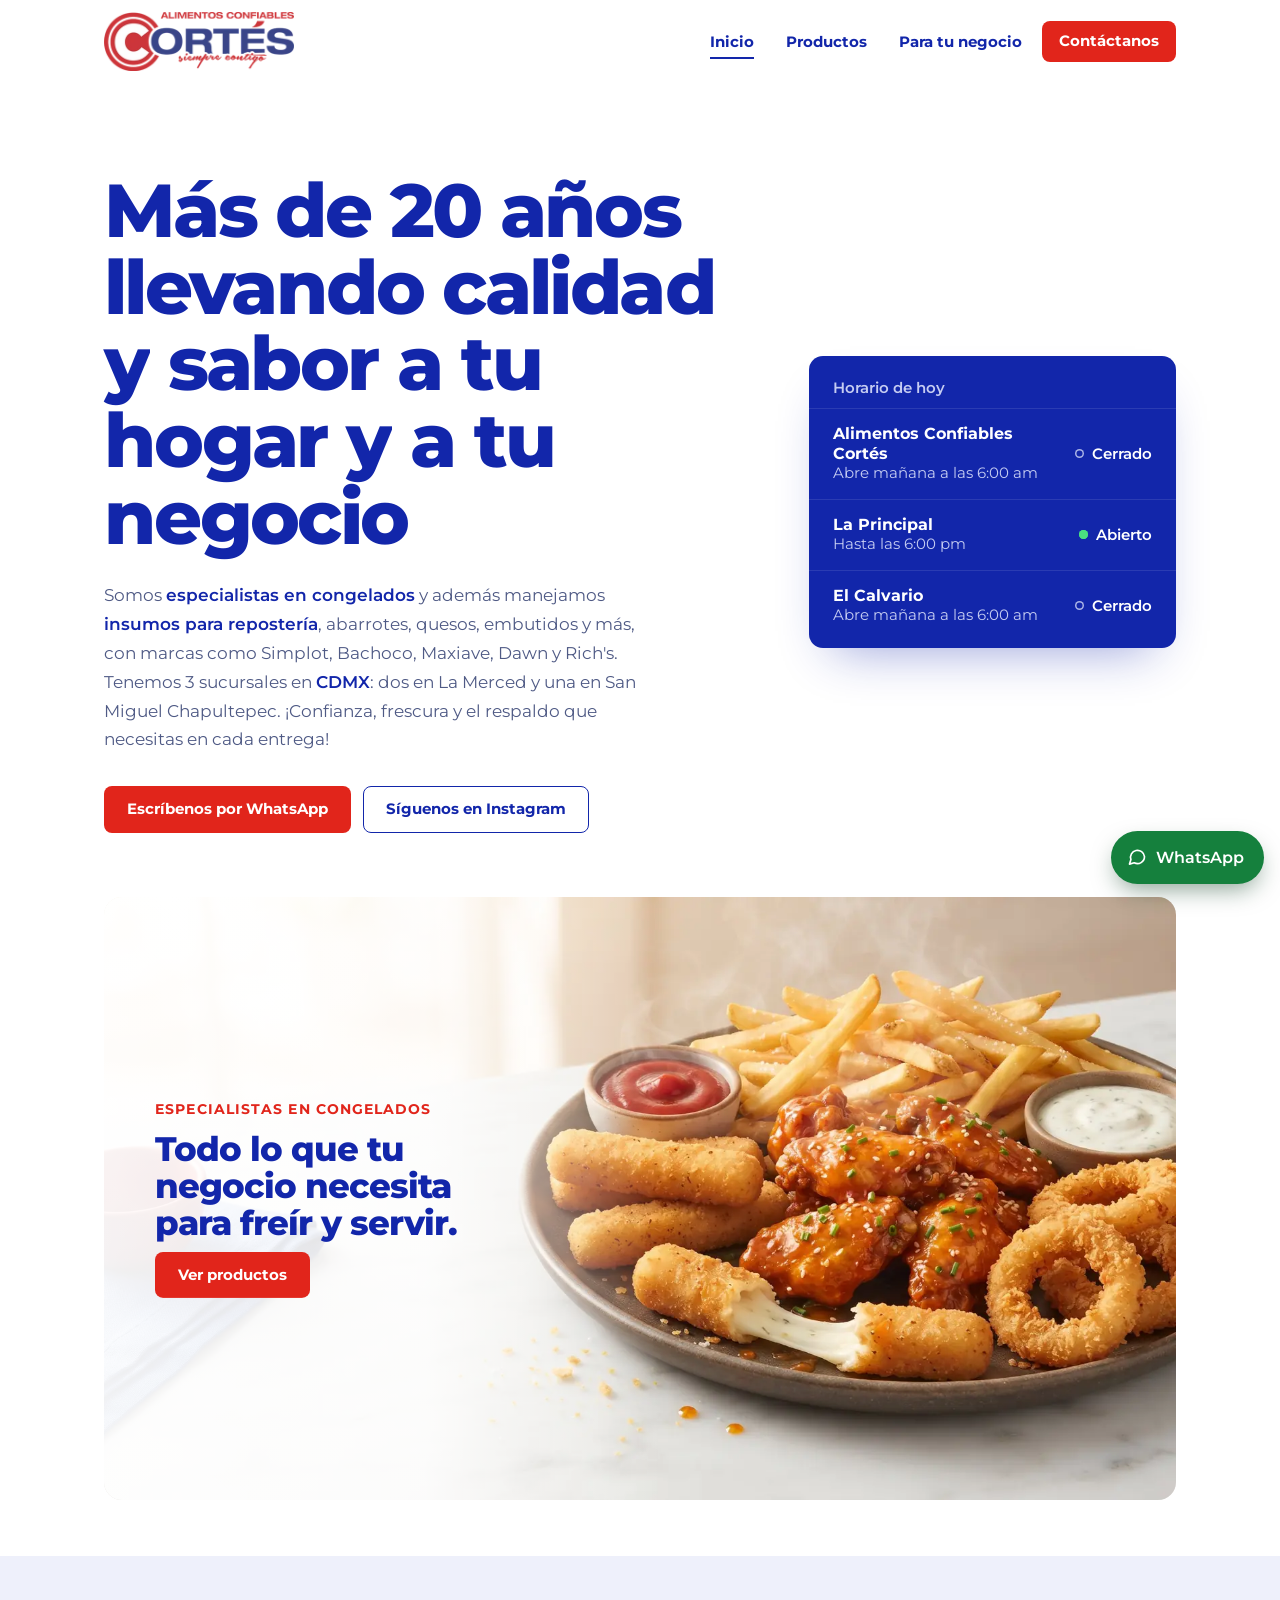
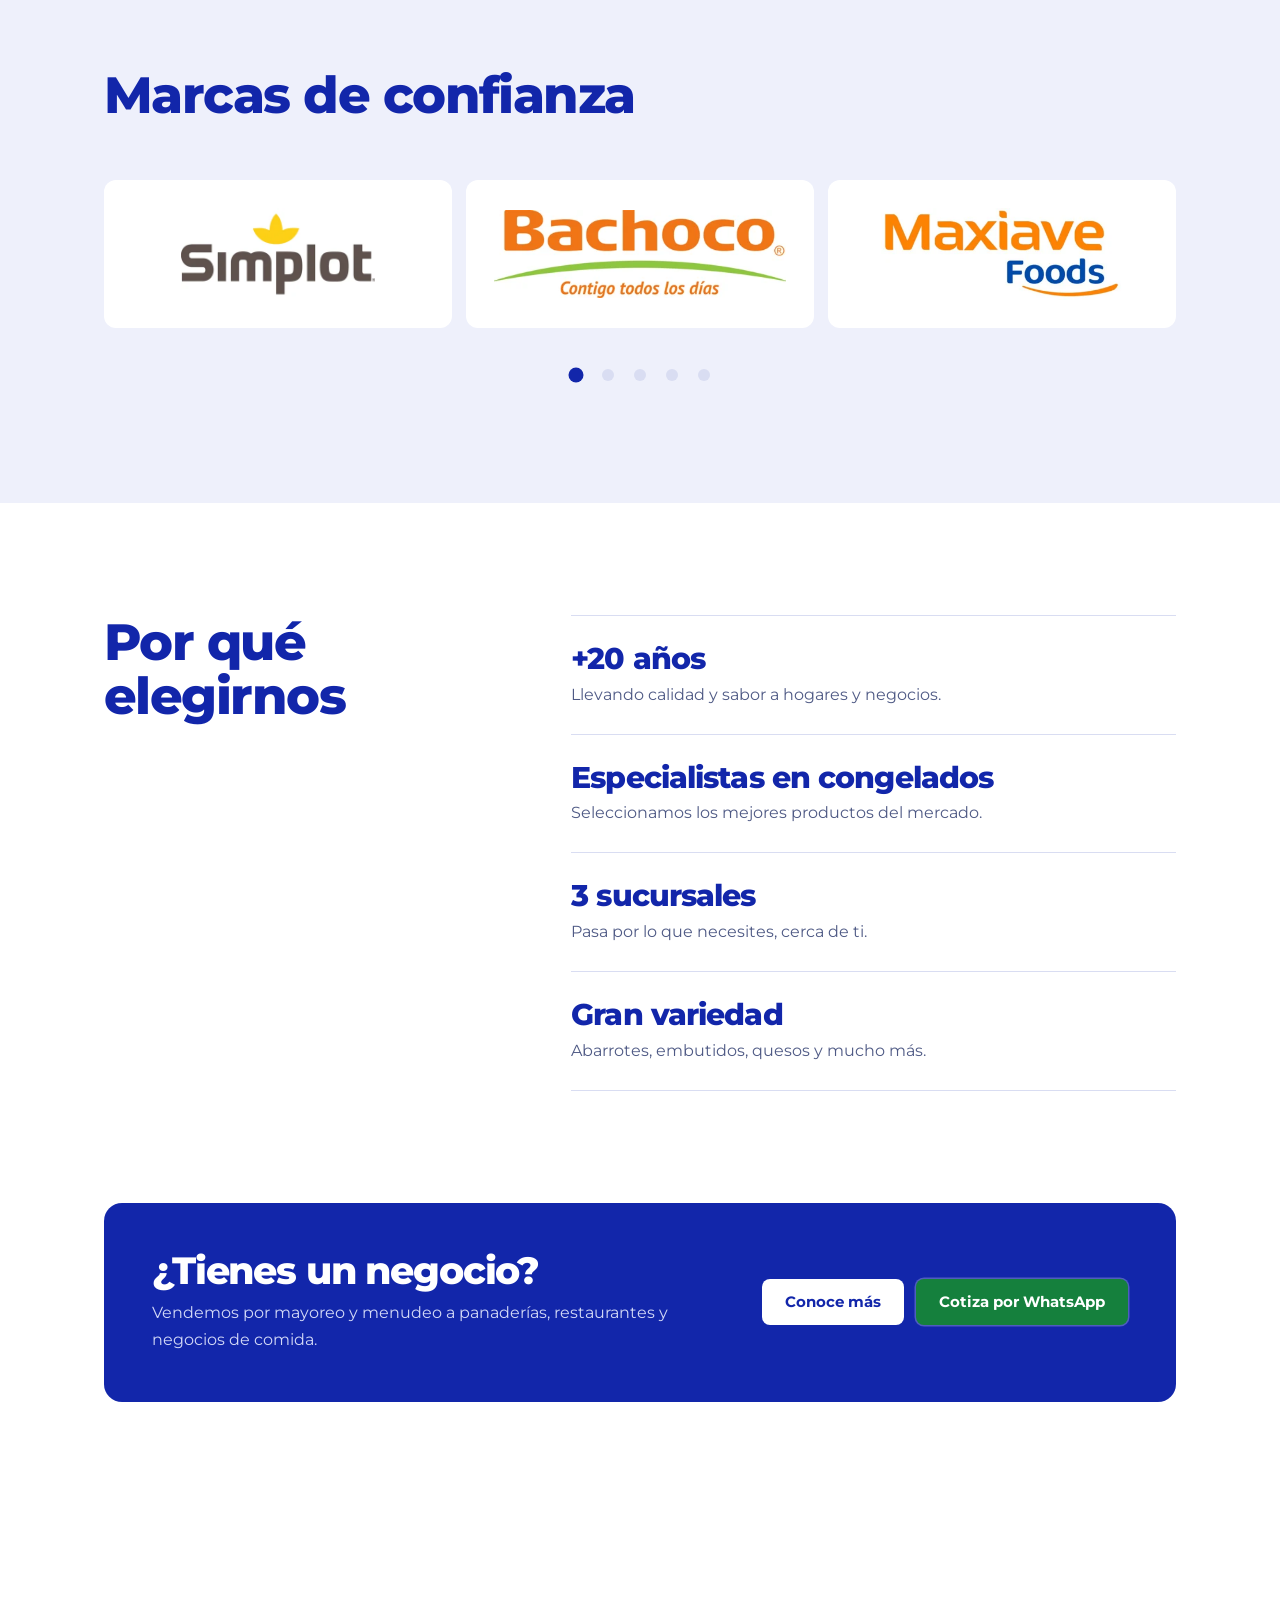
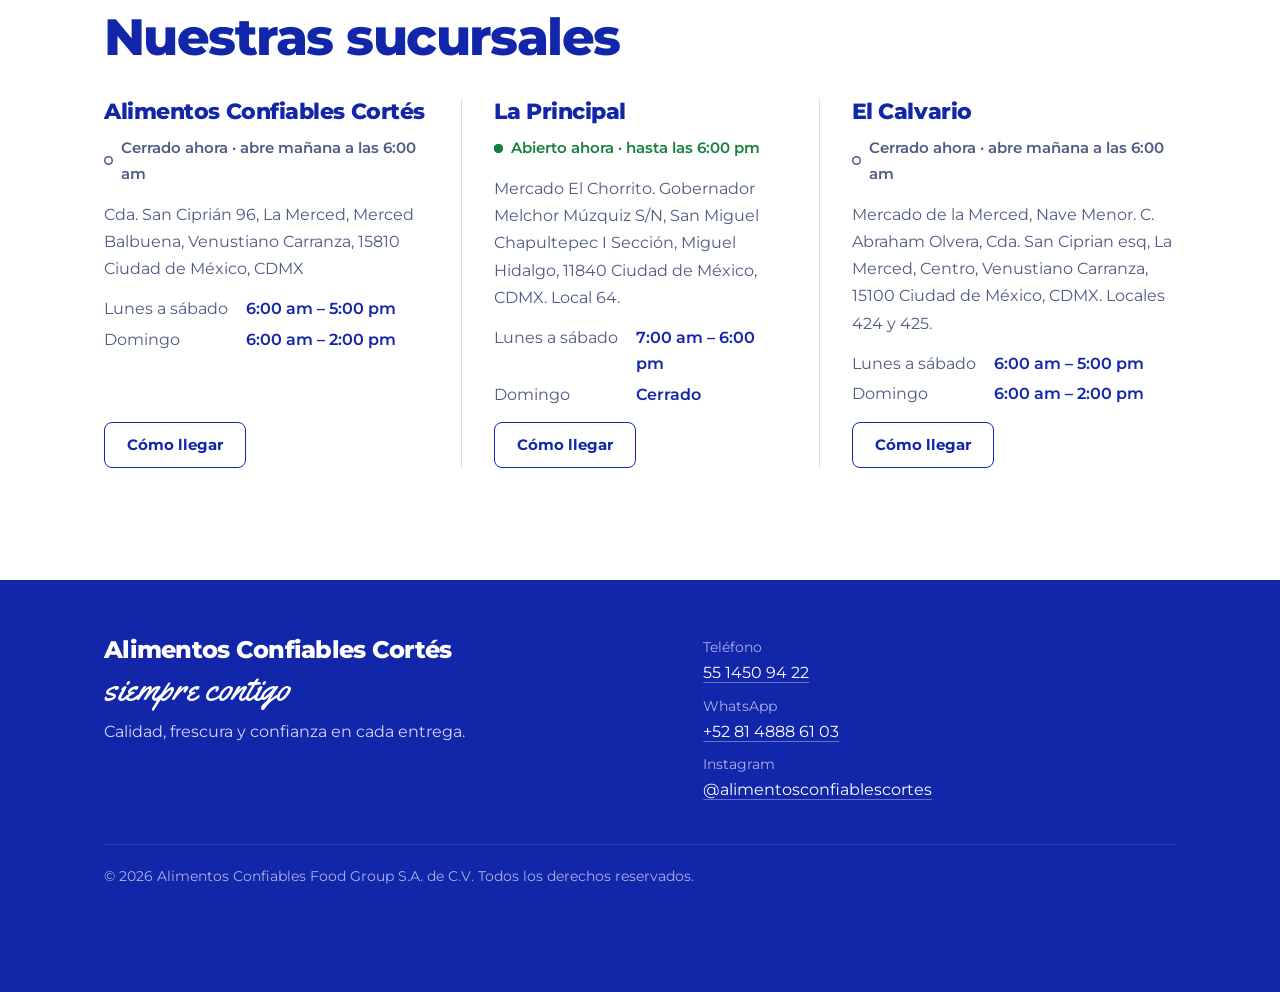
==== commit 5ab675f6: "Remove 'Preguntas frecuentes' link from navigation" ====
--- a/index.html
+++ b/index.html
@@ -82,7 +82,6 @@
     <a href="index.html" aria-current="page">Inicio</a>
     <a href="productos.html">Productos</a>
     <a href="negocios.html">Para tu negocio</a>
-    <a href="preguntas.html">Preguntas frecuentes</a>
     <a class="btn sm" href="contacto.html">Contáctanos</a>
   </nav>
 </div></header>
